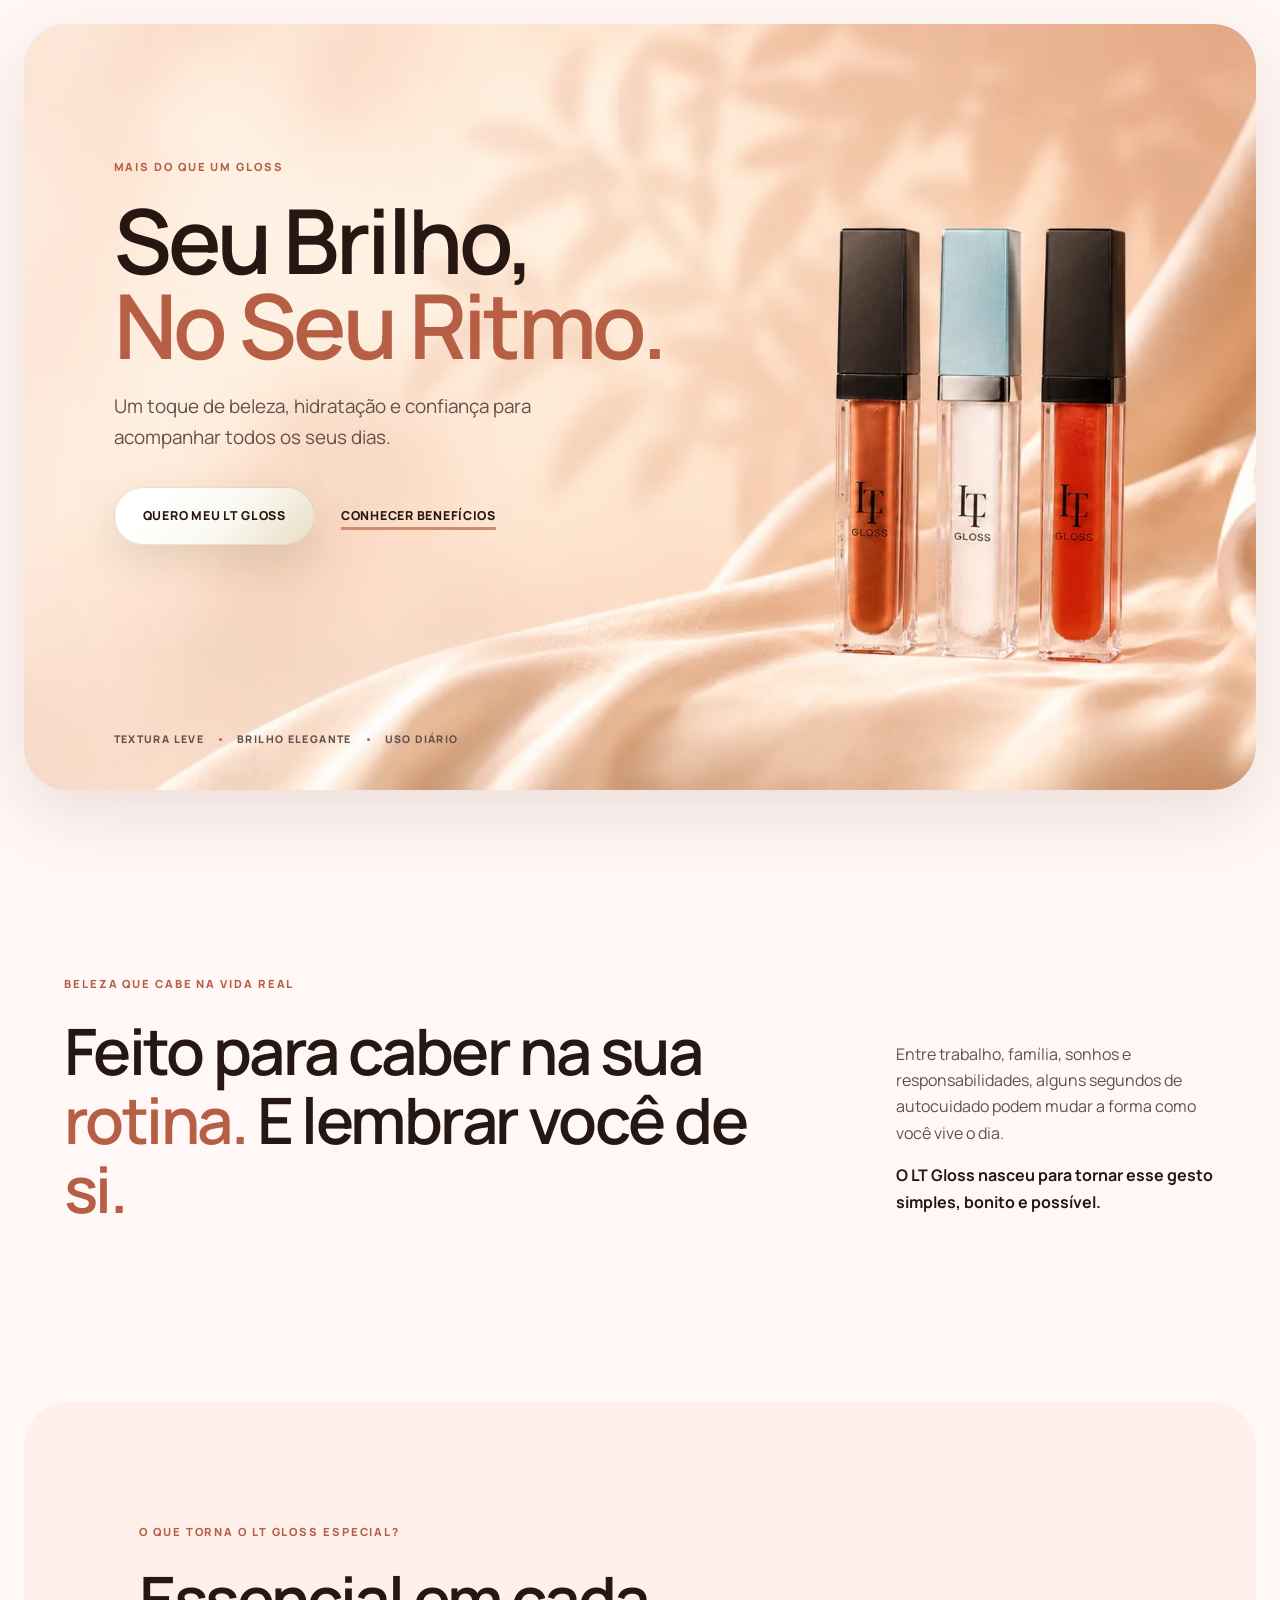
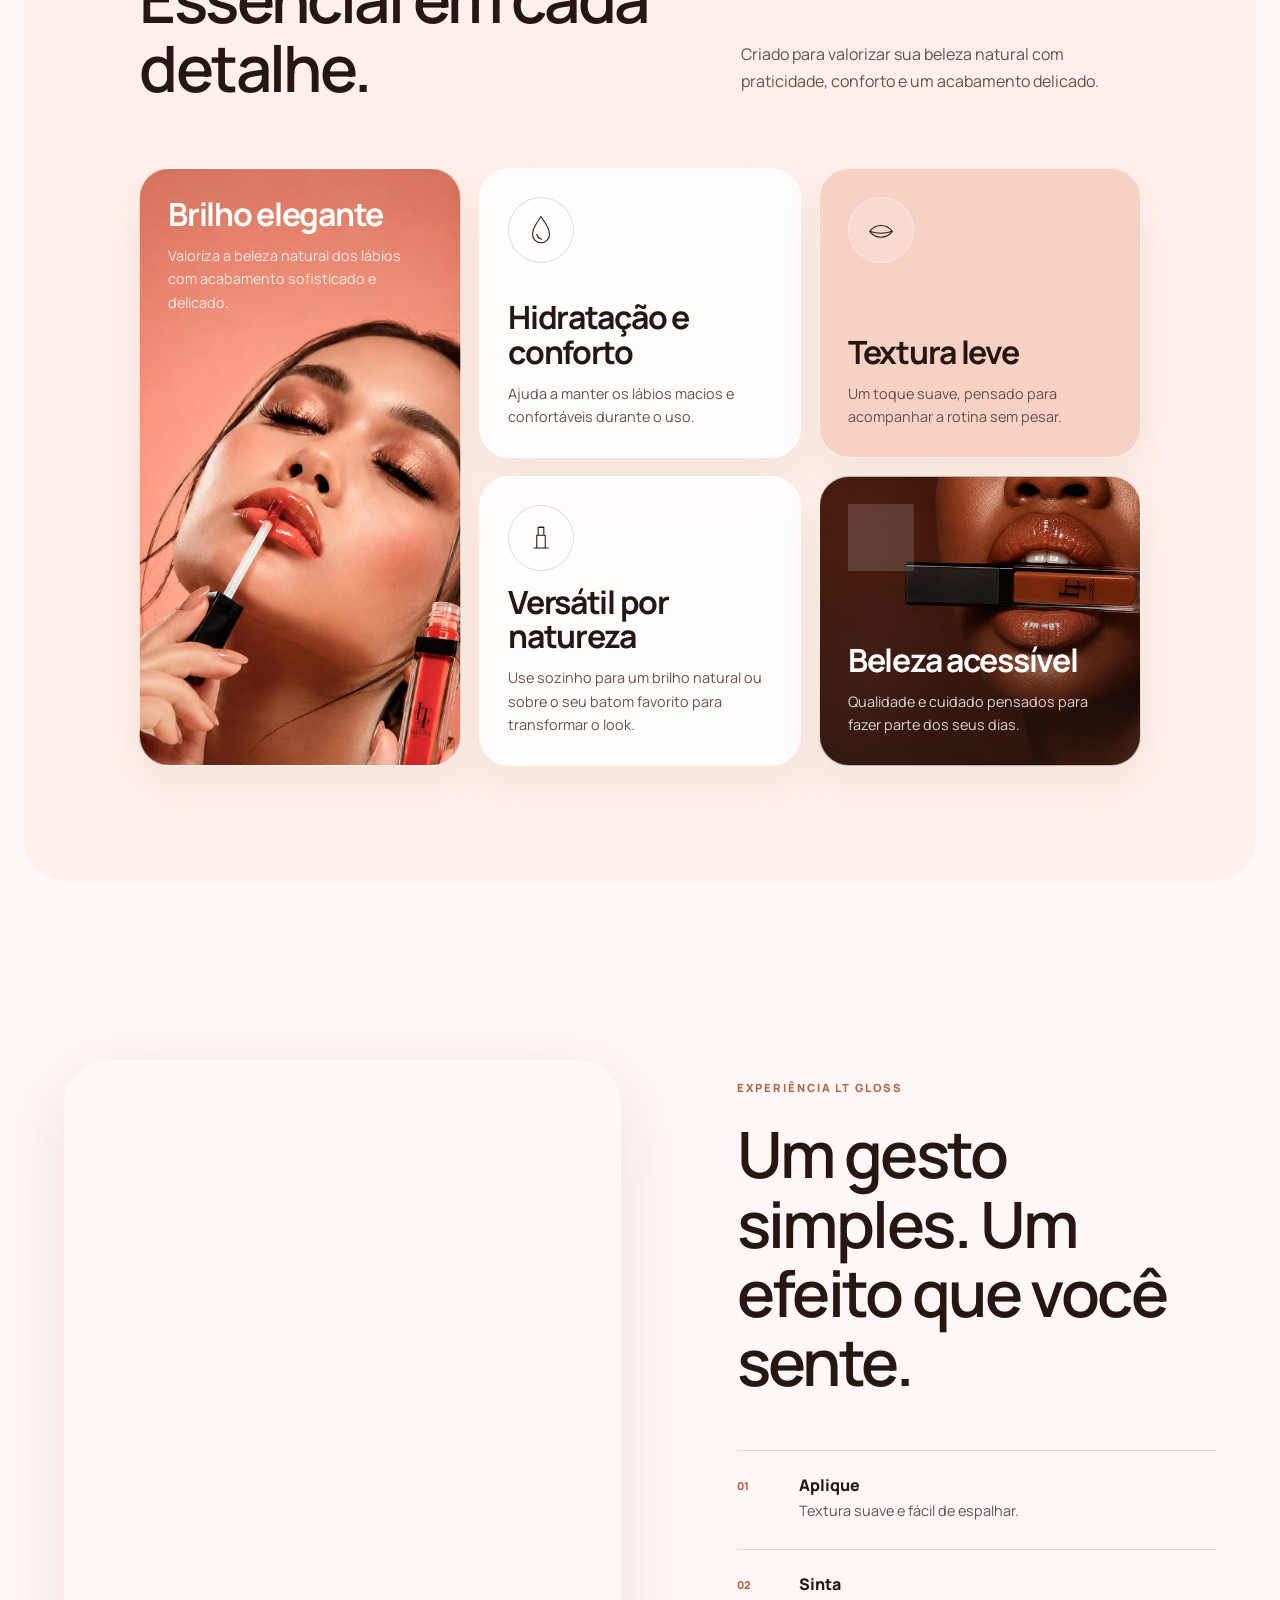
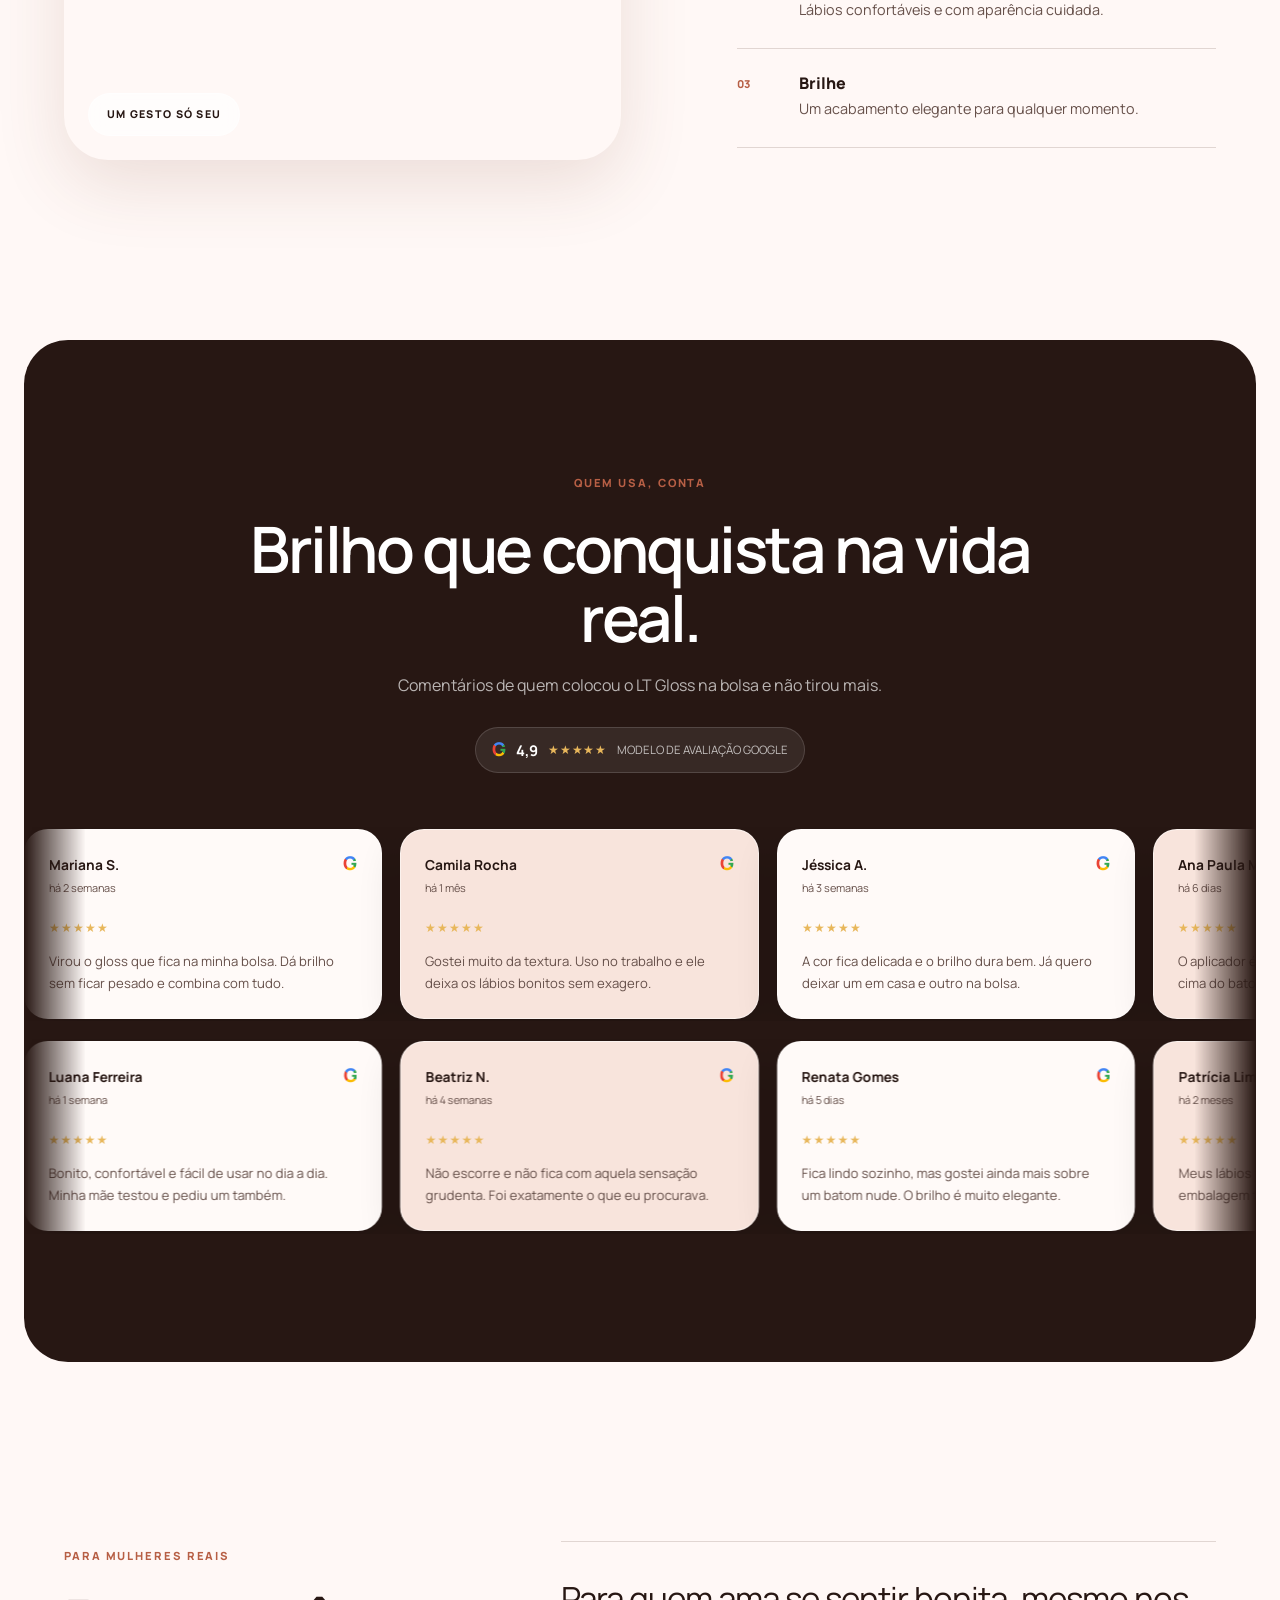
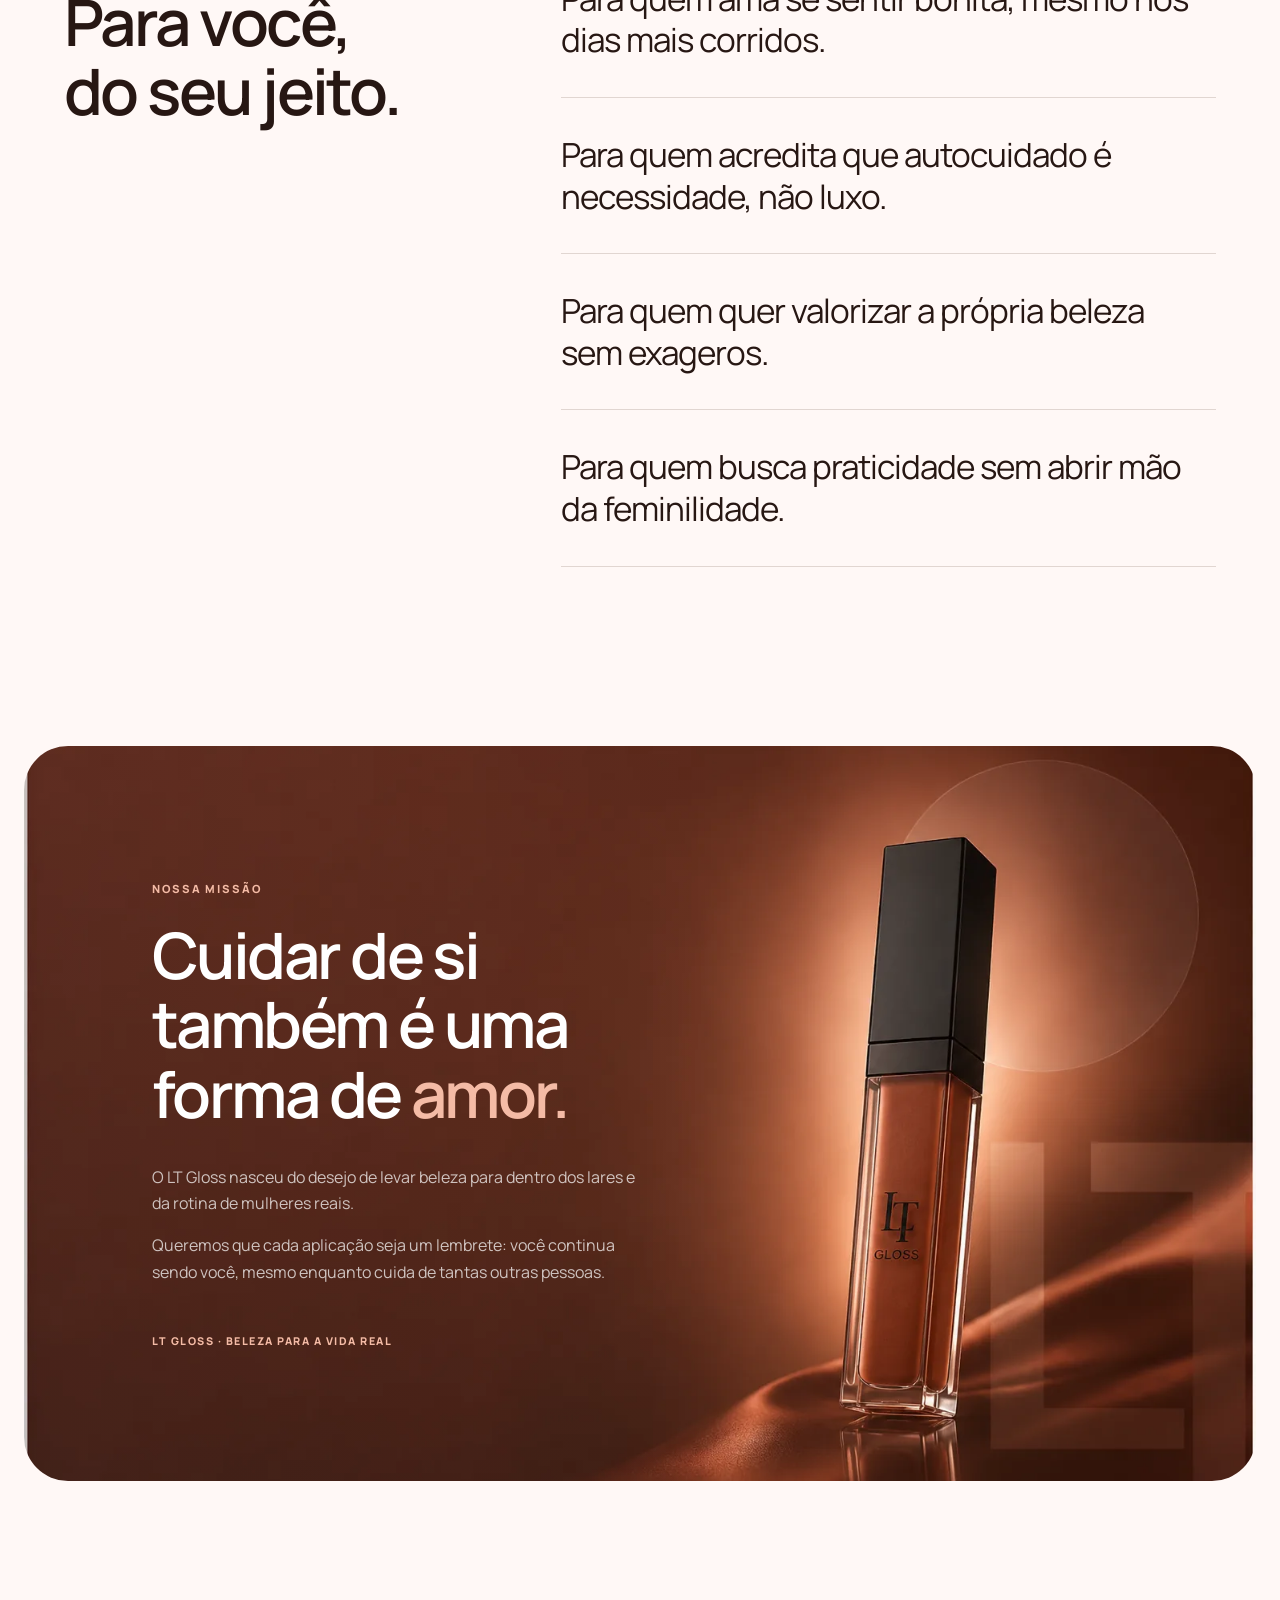
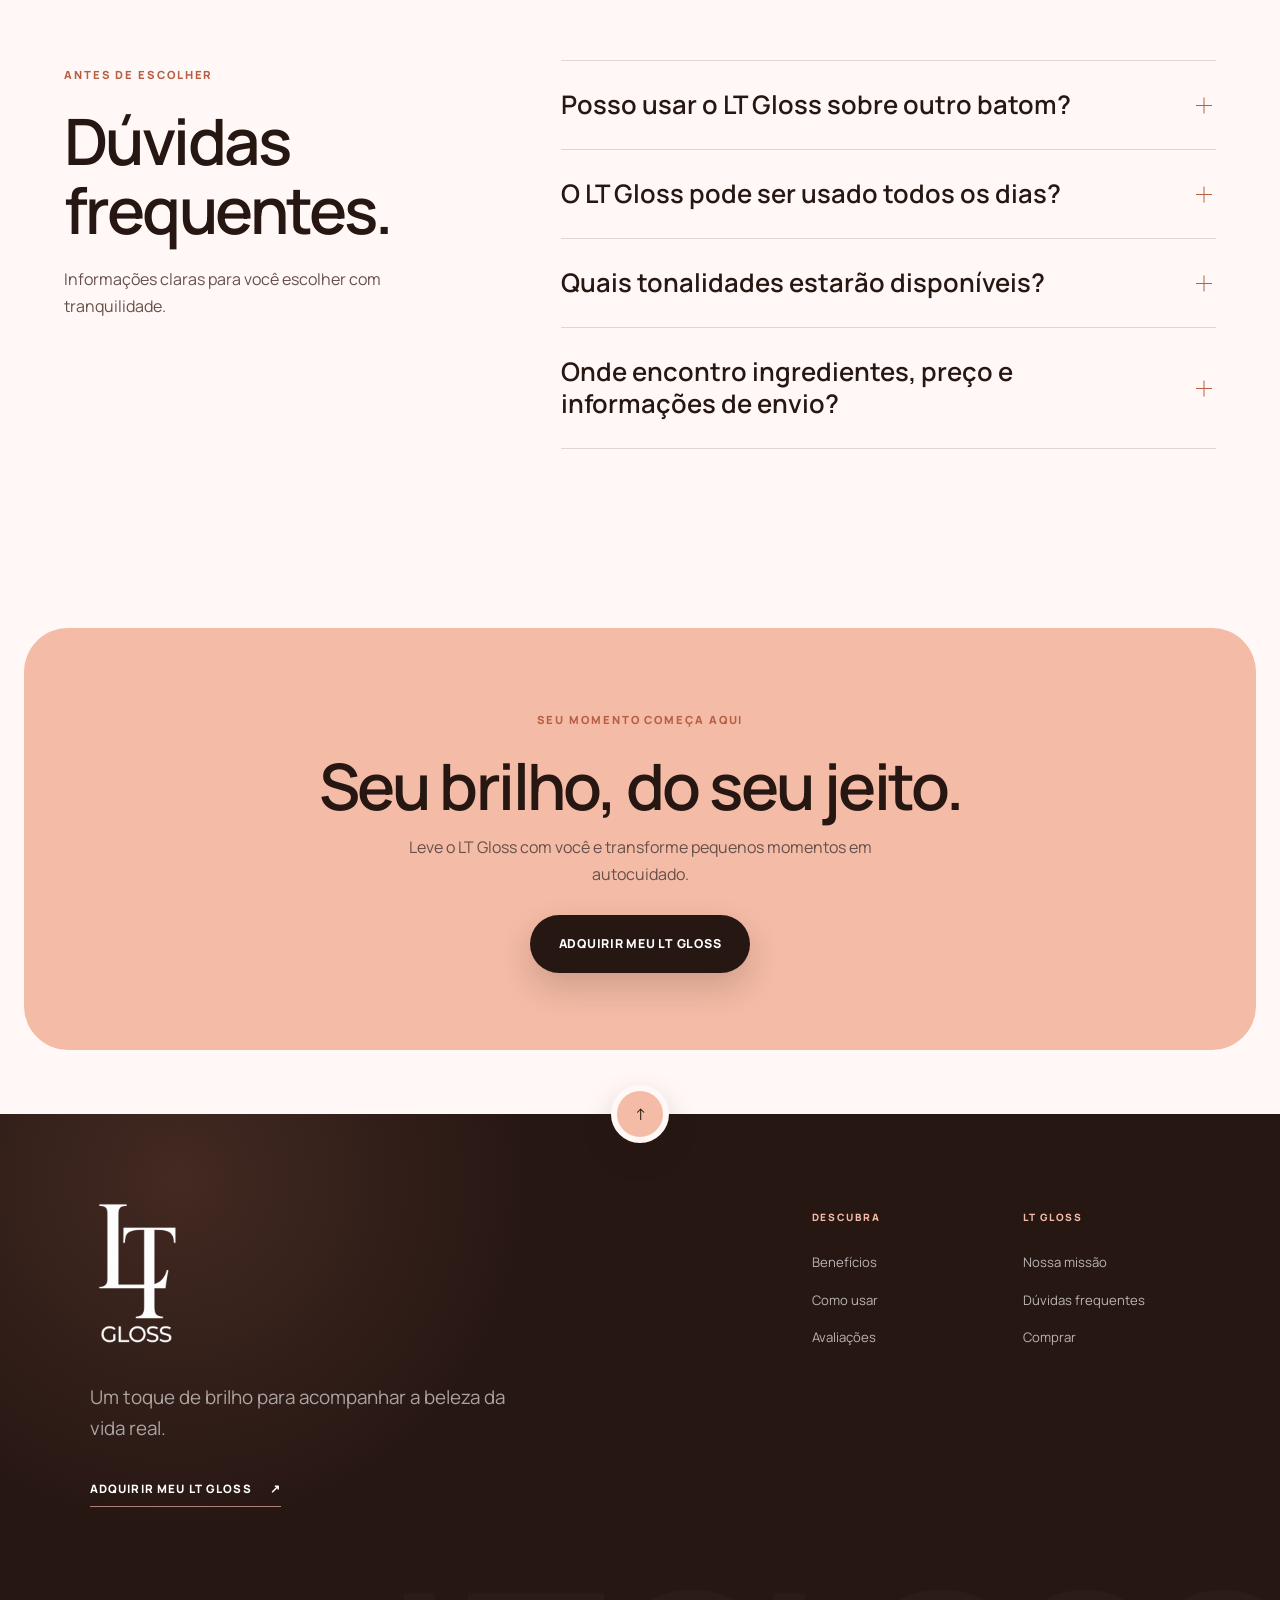
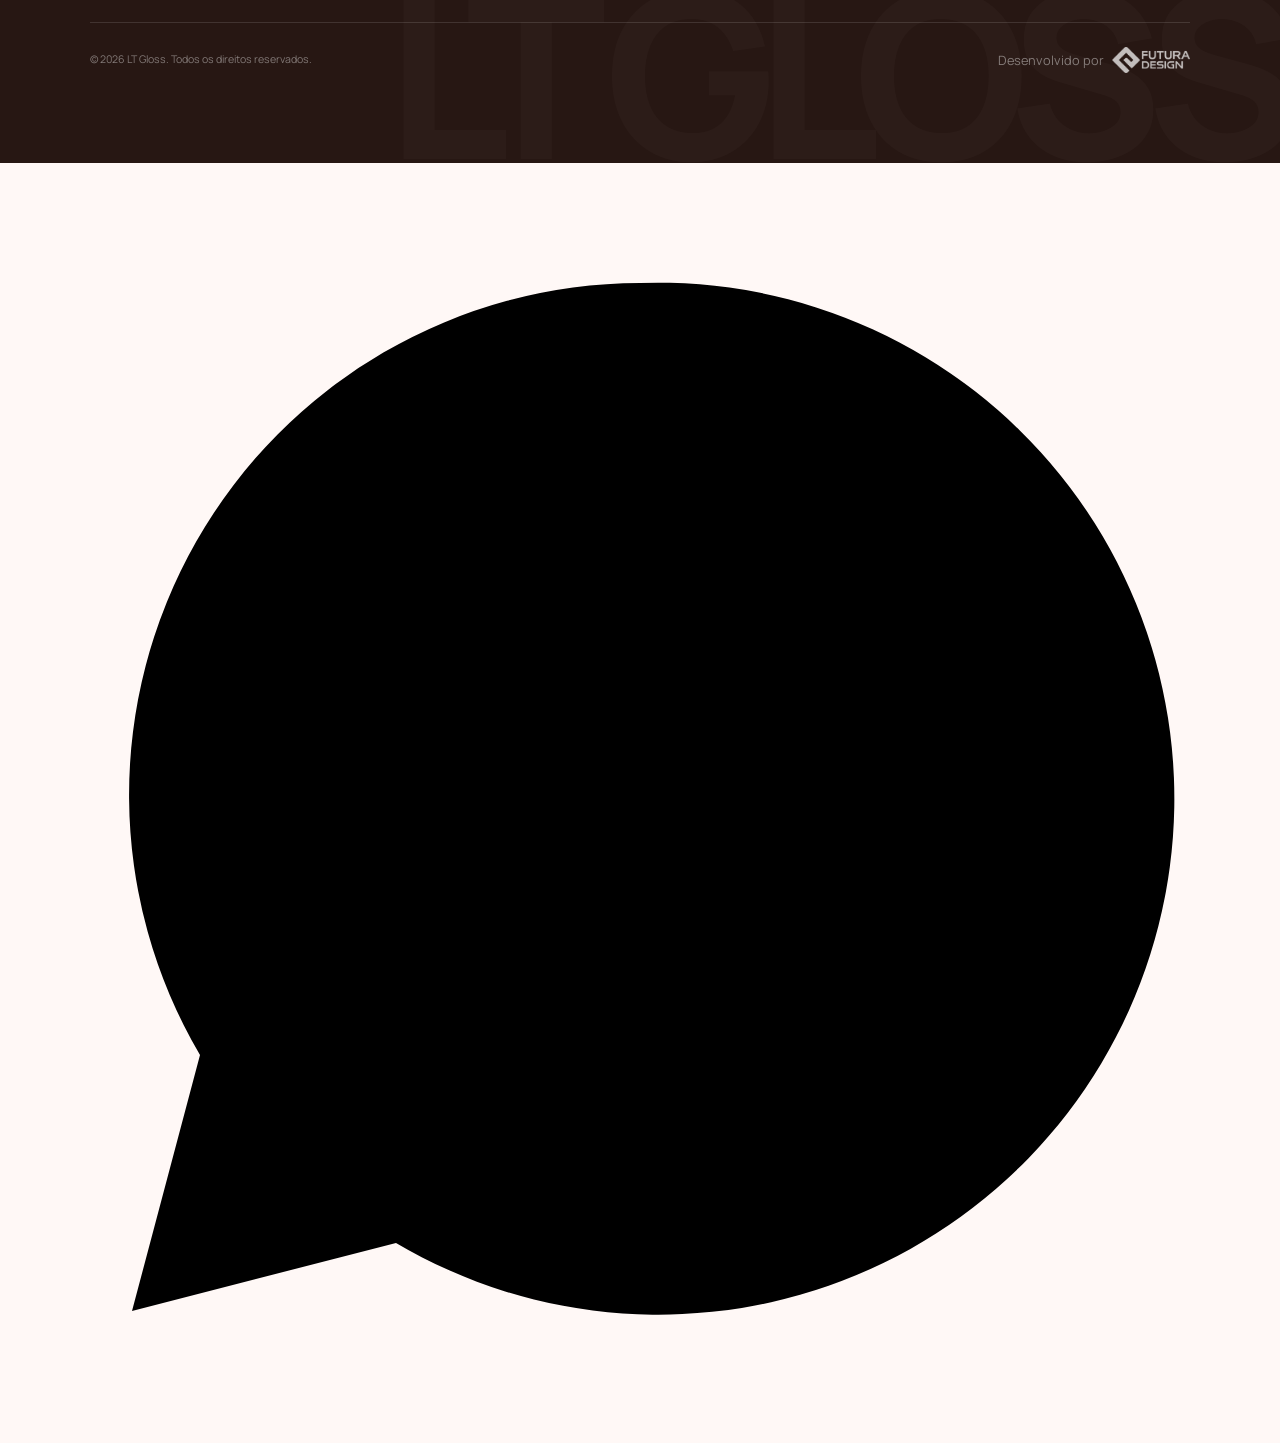
==== index.html @ c346c750 "Atualiza links de checkout e WhatsApp" ====
<!doctype html>
<html lang="pt-BR" prefix="og: https://ogp.me/ns#">
  <head>
    <meta charset="UTF-8" />
    <meta name="viewport" content="width=device-width, initial-scale=1.0" />
    <meta
      name="description"
      content="Conheça o LT Gloss: textura leve, brilho elegante e acabamento confortável para valorizar sua beleza todos os dias."
    />
    <meta name="robots" content="index, follow, max-image-preview:large" />
    <meta name="author" content="LT Gloss" />
    <meta name="color-scheme" content="light" />
    <meta name="theme-color" content="#fff8f6" />
    <meta property="og:type" content="website" />
    <meta property="og:locale" content="pt_BR" />
    <meta property="og:site_name" content="LT Gloss" />
    <meta property="og:url" content="https://ltgloss.com.br/" />
    <meta property="og:title" content="LT Gloss | Brilho elegante, textura leve e conforto" />
    <meta
      property="og:description"
      content="Um toque de brilho, conforto e autocuidado para acompanhar todos os seus dias."
    />
    <meta property="og:image" content="https://ltgloss.com.br/assets/thumb.png?v=2" />
    <meta property="og:image:url" content="https://ltgloss.com.br/assets/thumb.png?v=2" />
    <meta property="og:image:secure_url" content="https://ltgloss.com.br/assets/thumb.png?v=2" />
    <meta property="og:image:type" content="image/png" />
    <meta property="og:image:width" content="356" />
    <meta property="og:image:height" content="356" />
    <meta property="og:image:alt" content="Logo LT Gloss sobre fundo rosado" />
    <meta name="twitter:card" content="summary" />
    <meta name="twitter:title" content="LT Gloss | Brilho elegante, textura leve e conforto" />
    <meta
      name="twitter:description"
      content="Um toque de brilho, conforto e autocuidado para acompanhar todos os seus dias."
    />
    <meta name="twitter:image" content="https://ltgloss.com.br/assets/thumb.png?v=2" />
    <meta name="twitter:image:alt" content="Logo LT Gloss sobre fundo rosado" />
    <title>LT Gloss | Brilho elegante, textura leve e conforto</title>

    <link rel="canonical" href="https://ltgloss.com.br/" />
    <link rel="icon" href="./favicon.svg" type="image/svg+xml" />
    <link rel="apple-touch-icon" href="./assets/thumb.png" />
    <link rel="image_src" href="https://ltgloss.com.br/assets/thumb.png?v=2" />
    <link rel="preload" as="image" href="./assets/hero-mobile.webp" type="image/webp" media="(max-width: 767px)" fetchpriority="high" />
    <link rel="preload" as="image" href="./assets/hero-desktop.webp" type="image/webp" media="(min-width: 768px)" fetchpriority="high" />
    <link rel="preconnect" href="https://fonts.googleapis.com" />
    <link rel="preconnect" href="https://fonts.gstatic.com" crossorigin />
    <link
      href="https://fonts.googleapis.com/css2?family=Manrope:wght@400;500;600;700;800&display=swap"
      rel="stylesheet"
    />
    <link rel="stylesheet" href="./styles.css" />
    <script type="application/ld+json">
      {
        "@context": "https://schema.org",
        "@type": "Product",
        "name": "LT Gloss",
        "description": "Gloss de textura leve, brilho elegante e acabamento confortável para valorizar a beleza todos os dias.",
        "brand": {
          "@type": "Brand",
          "name": "LT Gloss"
        },
        "category": "Gloss labial"
      }
    </script>
    <script src="./script.js" defer></script>
  </head>

  <body>
    <a class="skip-link" href="#conteudo">Ir para o conteúdo</a>

    <main id="conteudo">
      <section class="hero" id="inicio" aria-labelledby="hero-title">
        <picture class="hero__media">
          <source media="(max-width: 767px)" srcset="./assets/hero-mobile.webp" type="image/webp" />
          <img
            src="./assets/hero-desktop.webp"
            alt="Embalagem ilustrativa em uma composição quente e luminosa"
            width="1672"
            height="941"
            fetchpriority="high"
          />
        </picture>

        <div class="hero__veil"></div>

        <div class="hero__content reveal">
          <span class="eyebrow">Mais do que um gloss</span>
          <h1 id="hero-title">Seu Brilho,<br /><em>No Seu Ritmo.</em></h1>
          <p>
            Um toque de beleza, hidratação e confiança para acompanhar todos os
            seus dias.
          </p>
          <div class="hero__actions">
            <a
              class="button button--primary"
              href="https://ev.braip.com/checkout/pla0xexw/chex0ork?currency=BRL"
            >
              Quero meu LT Gloss
            </a>
            <a class="text-link" href="#beneficios">Conhecer benefícios</a>
          </div>
        </div>

        <ul class="hero__proofs" aria-label="Principais benefícios">
          <li>Textura leve</li>
          <li>Brilho elegante</li>
          <li>Uso diário</li>
        </ul>

      </section>

      <section class="identity section" aria-labelledby="identity-title">
        <div class="identity__statement reveal">
          <span class="eyebrow">Beleza que cabe na vida real</span>
          <h2 id="identity-title">
            Feito para caber na sua <em>rotina.</em><br class="mobile-break" /> E lembrar você
            <br class="mobile-break" />de <em>si.</em>
          </h2>
        </div>
        <div class="identity__copy reveal">
          <p>
            Entre trabalho, família, sonhos e responsabilidades, alguns segundos
            de autocuidado podem mudar a forma como você vive o dia.
          </p>
          <p>
            O LT Gloss nasceu para tornar esse gesto simples, bonito e possível.
          </p>
        </div>
        <img
          class="identity__mobile-image"
          src="./assets/imgnew.webp"
          alt="LT Gloss vermelho envolvido por um cordão vermelho"
          width="941"
          height="1416"
          loading="lazy"
          decoding="async"
        />
      </section>

      <section class="benefits section section--wide" id="beneficios" aria-labelledby="benefits-title">
        <div class="benefits__heading reveal">
          <div>
            <span class="eyebrow">O que torna o LT Gloss especial?</span>
            <h2 id="benefits-title">Essencial em cada detalhe.</h2>
          </div>
          <p>
            Criado para valorizar sua beleza natural com praticidade, conforto e
            um acabamento delicado.
          </p>
        </div>

        <div class="benefits__grid">
          <article class="benefit-card benefit-card--featured reveal">
            <div class="benefit-card__art benefit-card__art--shine" aria-hidden="true">
              <span></span>
            </div>
            <div>
              <h3>Brilho elegante</h3>
              <p>
                Valoriza a beleza natural dos lábios com acabamento sofisticado e
                delicado.
              </p>
            </div>
          </article>

          <article class="benefit-card reveal">
            <div class="benefit-card__icon" aria-hidden="true">
              <svg viewBox="0 0 48 48">
                <path d="M24 5C18 14 12 21 12 30a12 12 0 0 0 24 0c0-9-6-16-12-25Z" />
                <path d="M18 30c1 4 3 6 7 7" />
              </svg>
            </div>
            <div>
              <h3>Hidratação e conforto</h3>
              <p>Ajuda a manter os lábios macios e confortáveis durante o uso.</p>
            </div>
          </article>

          <article class="benefit-card benefit-card--warm reveal">
            <div class="benefit-card__icon" aria-hidden="true">
              <svg viewBox="0 0 48 48">
                <path d="M8 26c8-11 24-11 32 0-8 11-24 11-32 0Z" />
                <path d="M9 26c9 3 21 3 30 0" />
              </svg>
            </div>
            <div>
              <h3>Textura leve</h3>
              <p>Um toque suave, pensado para acompanhar a rotina sem pesar.</p>
            </div>
          </article>

          <article class="benefit-card benefit-card--wide reveal">
            <div class="benefit-card__icon" aria-hidden="true">
              <svg viewBox="0 0 48 48">
                <path d="M14 38h20M18 38V20h12v18M20 20V9h8v11" />
                <path d="M22 9h4" />
              </svg>
            </div>
            <div>
              <h3>Versátil por natureza</h3>
              <p>
                Use sozinho para um brilho natural ou sobre o seu batom favorito
                para transformar o look.
              </p>
            </div>
          </article>

          <article class="benefit-card benefit-card--dark reveal">
            <div class="benefit-card__icon" aria-hidden="true">
              <svg viewBox="0 0 48 48">
                <path d="M24 39s-14-8-14-19a8 8 0 0 1 14-5 8 8 0 0 1 14 5c0 11-14 19-14 19Z" />
              </svg>
            </div>
            <div>
              <h3>Beleza acessível</h3>
              <p>Qualidade e cuidado pensados para fazer parte dos seus dias.</p>
            </div>
          </article>
        </div>
      </section>

      <section class="experience section" id="como-usar" aria-labelledby="experience-title">
        <div class="experience__visual reveal">
          <video muted loop playsinline preload="none" data-lazy-video aria-hidden="true">
            <source data-src="./assets/video.mp4" type="video/mp4" />
          </video>
          <span class="experience__badge">Um gesto só seu</span>
        </div>

        <div class="experience__content reveal">
          <span class="eyebrow">Experiência LT Gloss</span>
          <h2 id="experience-title">Um gesto simples. Um efeito que você sente.</h2>

          <ol class="steps">
            <li>
              <span>01</span>
              <div>
                <h3>Aplique</h3>
                <p>Textura suave e fácil de espalhar.</p>
              </div>
            </li>
            <li>
              <span>02</span>
              <div>
                <h3>Sinta</h3>
                <p>Lábios confortáveis e com aparência cuidada.</p>
              </div>
            </li>
            <li>
              <span>03</span>
              <div>
                <h3>Brilhe</h3>
                <p>Um acabamento elegante para qualquer momento.</p>
              </div>
            </li>
          </ol>
        </div>
      </section>

      <section class="reviews section--wide" id="avaliacoes" aria-labelledby="reviews-title">
        <div class="reviews__heading section reveal">
          <span class="eyebrow">Quem usa, conta</span>
          <h2 id="reviews-title">Brilho que conquista na vida real.</h2>
          <p>Comentários de quem colocou o LT Gloss na bolsa e não tirou mais.</p>
          <div class="reviews__summary" aria-label="Exemplo visual de avaliação com 4,9 estrelas">
            <span class="google-mark" aria-hidden="true">G</span>
            <strong>4,9</strong>
            <span class="review-stars" aria-hidden="true">★★★★★</span>
            <span>modelo de avaliação Google</span>
          </div>
        </div>

        <div class="reviews__rows" aria-label="Exemplos de comentários de clientes">
          <div class="review-row">
            <div class="review-track">
              <article class="review-card">
                <div class="review-card__top">
                  <div><strong>Mariana S.</strong><span>há 2 semanas</span></div>
                  <span class="google-mark" aria-label="Google">G</span>
                </div>
                <span class="review-stars" aria-label="5 estrelas">★★★★★</span>
                <p>Virou o gloss que fica na minha bolsa. Dá brilho sem ficar pesado e combina com tudo.</p>
              </article>
              <article class="review-card">
                <div class="review-card__top">
                  <div><strong>Camila Rocha</strong><span>há 1 mês</span></div>
                  <span class="google-mark" aria-label="Google">G</span>
                </div>
                <span class="review-stars" aria-label="5 estrelas">★★★★★</span>
                <p>Gostei muito da textura. Uso no trabalho e ele deixa os lábios bonitos sem exagero.</p>
              </article>
              <article class="review-card">
                <div class="review-card__top">
                  <div><strong>Jéssica A.</strong><span>há 3 semanas</span></div>
                  <span class="google-mark" aria-label="Google">G</span>
                </div>
                <span class="review-stars" aria-label="5 estrelas">★★★★★</span>
                <p>A cor fica delicada e o brilho dura bem. Já quero deixar um em casa e outro na bolsa.</p>
              </article>
              <article class="review-card">
                <div class="review-card__top">
                  <div><strong>Ana Paula M.</strong><span>há 6 dias</span></div>
                  <span class="google-mark" aria-label="Google">G</span>
                </div>
                <span class="review-stars" aria-label="5 estrelas">★★★★★</span>
                <p>O aplicador é ótimo e o acabamento fica lindo por cima do batom. Chegou bem embalado.</p>
              </article>
              <article class="review-card" aria-hidden="true">
                <div class="review-card__top">
                  <div><strong>Mariana S.</strong><span>há 2 semanas</span></div>
                  <span class="google-mark">G</span>
                </div>
                <span class="review-stars">★★★★★</span>
                <p>Virou o gloss que fica na minha bolsa. Dá brilho sem ficar pesado e combina com tudo.</p>
              </article>
              <article class="review-card" aria-hidden="true">
                <div class="review-card__top">
                  <div><strong>Camila Rocha</strong><span>há 1 mês</span></div>
                  <span class="google-mark">G</span>
                </div>
                <span class="review-stars">★★★★★</span>
                <p>Gostei muito da textura. Uso no trabalho e ele deixa os lábios bonitos sem exagero.</p>
              </article>
              <article class="review-card" aria-hidden="true">
                <div class="review-card__top">
                  <div><strong>Jéssica A.</strong><span>há 3 semanas</span></div>
                  <span class="google-mark">G</span>
                </div>
                <span class="review-stars">★★★★★</span>
                <p>A cor fica delicada e o brilho dura bem. Já quero deixar um em casa e outro na bolsa.</p>
              </article>
              <article class="review-card" aria-hidden="true">
                <div class="review-card__top">
                  <div><strong>Ana Paula M.</strong><span>há 6 dias</span></div>
                  <span class="google-mark">G</span>
                </div>
                <span class="review-stars">★★★★★</span>
                <p>O aplicador é ótimo e o acabamento fica lindo por cima do batom. Chegou bem embalado.</p>
              </article>
            </div>
          </div>

          <div class="review-row review-row--reverse">
            <div class="review-track">
              <article class="review-card">
                <div class="review-card__top">
                  <div><strong>Luana Ferreira</strong><span>há 1 semana</span></div>
                  <span class="google-mark" aria-label="Google">G</span>
                </div>
                <span class="review-stars" aria-label="5 estrelas">★★★★★</span>
                <p>Bonito, confortável e fácil de usar no dia a dia. Minha mãe testou e pediu um também.</p>
              </article>
              <article class="review-card">
                <div class="review-card__top">
                  <div><strong>Beatriz N.</strong><span>há 4 semanas</span></div>
                  <span class="google-mark" aria-label="Google">G</span>
                </div>
                <span class="review-stars" aria-label="5 estrelas">★★★★★</span>
                <p>Não escorre e não fica com aquela sensação grudenta. Foi exatamente o que eu procurava.</p>
              </article>
              <article class="review-card">
                <div class="review-card__top">
                  <div><strong>Renata Gomes</strong><span>há 5 dias</span></div>
                  <span class="google-mark" aria-label="Google">G</span>
                </div>
                <span class="review-stars" aria-label="5 estrelas">★★★★★</span>
                <p>Fica lindo sozinho, mas gostei ainda mais sobre um batom nude. O brilho é muito elegante.</p>
              </article>
              <article class="review-card">
                <div class="review-card__top">
                  <div><strong>Patrícia Lima</strong><span>há 2 meses</span></div>
                  <span class="google-mark" aria-label="Google">G</span>
                </div>
                <span class="review-stars" aria-label="5 estrelas">★★★★★</span>
                <p>Meus lábios ficam confortáveis por horas. A embalagem também é linda e bem acabada.</p>
              </article>
              <article class="review-card" aria-hidden="true">
                <div class="review-card__top">
                  <div><strong>Luana Ferreira</strong><span>há 1 semana</span></div>
                  <span class="google-mark">G</span>
                </div>
                <span class="review-stars">★★★★★</span>
                <p>Bonito, confortável e fácil de usar no dia a dia. Minha mãe testou e pediu um também.</p>
              </article>
              <article class="review-card" aria-hidden="true">
                <div class="review-card__top">
                  <div><strong>Beatriz N.</strong><span>há 4 semanas</span></div>
                  <span class="google-mark">G</span>
                </div>
                <span class="review-stars">★★★★★</span>
                <p>Não escorre e não fica com aquela sensação grudenta. Foi exatamente o que eu procurava.</p>
              </article>
              <article class="review-card" aria-hidden="true">
                <div class="review-card__top">
                  <div><strong>Renata Gomes</strong><span>há 5 dias</span></div>
                  <span class="google-mark">G</span>
                </div>
                <span class="review-stars">★★★★★</span>
                <p>Fica lindo sozinho, mas gostei ainda mais sobre um batom nude. O brilho é muito elegante.</p>
              </article>
              <article class="review-card" aria-hidden="true">
                <div class="review-card__top">
                  <div><strong>Patrícia Lima</strong><span>há 2 meses</span></div>
                  <span class="google-mark">G</span>
                </div>
                <span class="review-stars">★★★★★</span>
                <p>Meus lábios ficam confortáveis por horas. A embalagem também é linda e bem acabada.</p>
              </article>
            </div>
          </div>
        </div>
      </section>

      <section class="real-women section" aria-labelledby="real-women-title">
        <div class="real-women__heading reveal">
          <span class="eyebrow">Para mulheres reais</span>
          <h2 id="real-women-title">Para você, do seu jeito.</h2>
        </div>
        <div class="statements">
          <article class="statement reveal">
            <p>Para quem ama se sentir bonita, mesmo nos dias mais corridos.</p>
          </article>
          <article class="statement reveal">
            <p>Para quem acredita que autocuidado é necessidade, não luxo.</p>
          </article>
          <article class="statement reveal">
            <p>Para quem quer valorizar a própria beleza sem exageros.</p>
          </article>
          <article class="statement reveal">
            <p>Para quem busca praticidade sem abrir mão da feminilidade.</p>
          </article>
        </div>
      </section>

      <section class="manifesto section--wide" id="missao" aria-labelledby="manifesto-title">
        <div class="manifesto__glow" aria-hidden="true"></div>
        <div class="manifesto__content reveal">
          <span class="eyebrow">Nossa missão</span>
          <h2 id="manifesto-title">Cuidar de si também é uma forma de <em>amor.</em></h2>
          <p>
            O LT Gloss nasceu do desejo de levar beleza para dentro dos lares e
            da rotina de mulheres reais.
          </p>
          <p>
            Queremos que cada aplicação seja um lembrete: você continua sendo
            você, mesmo enquanto cuida de tantas outras pessoas.
          </p>
          <span class="manifesto__sign">LT Gloss · Beleza para a vida real</span>
        </div>
        <div class="manifesto__mark" aria-hidden="true">LT</div>
      </section>

      <section class="faq section" id="duvidas" aria-labelledby="faq-title">
        <div class="faq__heading reveal">
          <span class="eyebrow">Antes de escolher</span>
          <h2 id="faq-title">Dúvidas frequentes.</h2>
          <p>Informações claras para você escolher com tranquilidade.</p>
        </div>

        <div class="faq__list reveal">
          <details>
            <summary>Posso usar o LT Gloss sobre outro batom?</summary>
            <p>
              Sim. Ele foi pensado para ser usado sozinho ou como acabamento
              luminoso sobre o seu batom favorito.
            </p>
          </details>
          <details>
            <summary>O LT Gloss pode ser usado todos os dias?</summary>
            <p>
              Sim. Sua proposta é acompanhar a rotina com textura leve e aplicação
              prática.
            </p>
          </details>
          <details>
            <summary>Quais tonalidades estarão disponíveis?</summary>
            <p>
              A coleção de tonalidades será apresentada aqui assim que os detalhes
              oficiais do produto forem confirmados.
            </p>
          </details>
          <details>
            <summary>Onde encontro ingredientes, preço e informações de envio?</summary>
            <p>
              Essas informações serão adicionadas antes do lançamento oficial da
              loja.
            </p>
          </details>
        </div>
      </section>

      <section class="purchase section--wide" id="comprar" aria-labelledby="purchase-title">
        <div class="purchase__content reveal">
          <div>
            <span class="eyebrow">Seu momento começa aqui</span>
            <h2 id="purchase-title">Seu brilho, do seu jeito.</h2>
            <p>Leve o LT Gloss com você e transforme pequenos momentos em autocuidado.</p>
          </div>
          <a
            class="button button--dark"
            href="https://ev.braip.com/checkout/pla0xexw/chex0ork?currency=BRL"
            aria-label="Adquirir meu LT Gloss"
          >
            Adquirir meu LT Gloss
          </a>
        </div>
      </section>
    </main>

    <a class="footer__back-top" href="#inicio" aria-label="Voltar ao topo">
      <span aria-hidden="true">↑</span>
    </a>

    <footer class="footer">
      <div class="footer__main">
        <div class="footer__brand">
          <a class="brand brand--footer" href="#inicio" aria-label="LT Gloss, voltar ao início">
            <img src="./assets/logo.webp" alt="" width="1024" height="1536" loading="lazy" decoding="async" />
          </a>
          <p>Um toque de brilho para acompanhar a beleza da vida real.</p>
          <a class="footer__cta" href="https://ev.braip.com/checkout/pla0xexw/chex0ork?currency=BRL">Adquirir meu LT Gloss <span aria-hidden="true">↗</span></a>
        </div>

        <nav class="footer__nav" aria-label="Navegação do rodapé">
          <div>
            <span>Descubra</span>
            <a href="#beneficios">Benefícios</a>
            <a href="#como-usar">Como usar</a>
            <a href="#avaliacoes">Avaliações</a>
          </div>
          <div>
            <span>LT Gloss</span>
            <a href="#missao">Nossa missão</a>
            <a href="#duvidas">Dúvidas frequentes</a>
            <a href="#comprar">Comprar</a>
          </div>
        </nav>
      </div>

      <div class="footer__bottom">
        <p>© 2026 LT Gloss. Todos os direitos reservados.</p>
        <p class="footer__developer">
          Desenvolvido por
          <a
            class="footer__developer-link"
            href="https://agenciafuturadesign.com"
            target="_blank"
            rel="noopener noreferrer"
            aria-label="Visitar o site da Agência Futura Design"
          >
            <img src="./assets/logop.webp" alt="Futura Design" width="768" height="100" loading="lazy" decoding="async" />
          </a>
        </p>
      </div>

      <span class="footer__watermark" aria-hidden="true">LT GLOSS</span>
    </footer>

    <a
      class="whatsapp-float"
      href="https://wa.me/5575981792409?text=Ol%C3%A1%21%20Gostaria%20de%20saber%20mais%20sobre%20o%20LT%20Gloss.%20Pode%20me%20ajudar%3F"
      target="_blank"
      rel="noopener noreferrer"
      aria-label="Abrir WhatsApp"
      title="Fale conosco pelo WhatsApp"
    >
      <svg viewBox="0 0 32 32" aria-hidden="true">
        <path d="M16 3a12.8 12.8 0 0 0-11 19.3L3.3 28.7l6.6-1.7A12.9 12.9 0 1 0 16 3Z" />
        <path d="M11.2 9.7c.3-.7.7-.7 1.1-.7h.8c.3 0 .6.1.8.6l1 2.4c.1.4.1.7-.1 1l-.8 1c-.2.2-.3.5-.1.8.7 1.5 1.9 2.7 3.4 3.4.3.2.6.1.8-.1l1-1.2c.2-.3.5-.3.9-.2l2.4 1.1c.4.2.6.4.6.7 0 .4-.2 2-1.4 2.8-1.1.8-2.6.9-4.3.3-1-.3-2.4-.9-4.1-2.4-1.4-1.3-2.5-2.8-3.3-4.6-.8-1.8-.8-3.3-.3-4.3.4-.4.9-.7 1.6-.6Z" />
      </svg>
    </a>
  </body>
</html>
---- styles.css ----
:root {
  --surface: #fff8f6;
  --surface-low: #fff0eb;
  --surface-high: #f8ddd4;
  --white: #ffffff;
  --ink: #271713;
  --ink-soft: #66504a;
  --line: rgba(91, 60, 49, 0.18);
  --primary: #d48a71;
  --primary-light: #f4bba6;
  --terracotta: #b75f45;
  --brown: #593426;
  --shadow: 0 24px 70px rgba(117, 64, 46, 0.14);
  --container: 1240px;
  --gutter: clamp(20px, 5vw, 72px);
}

* {
  box-sizing: border-box;
}

html {
  scroll-behavior: smooth;
  scroll-padding-top: 20px;
  scrollbar-color: var(--terracotta) var(--surface-low);
  scrollbar-width: thin;
}

::-webkit-scrollbar {
  width: 7px;
  height: 7px;
}

::-webkit-scrollbar-track {
  background: var(--surface-low);
}

::-webkit-scrollbar-thumb {
  border: 2px solid var(--surface-low);
  border-radius: 999px;
  background: linear-gradient(to bottom, var(--primary), var(--terracotta));
}

::-webkit-scrollbar-thumb:hover {
  background: var(--brown);
}

body {
  margin: 0;
  overflow-x: hidden;
  background: var(--surface);
  color: var(--ink);
  font-family: "Manrope", sans-serif;
  font-size: 16px;
  line-height: 1.65;
  -webkit-font-smoothing: antialiased;
}

img,
svg {
  display: block;
}

img {
  max-width: 100%;
}

a {
  color: inherit;
}

button,
input {
  font: inherit;
}

h1,
h2,
h3,
p {
  margin-top: 0;
}

h1,
h2,
h3 {
  font-family: "Manrope", sans-serif;
  line-height: 1.08;
  letter-spacing: -0.04em;
}

h1 {
  max-width: 690px;
  margin-bottom: 24px;
  font-size: clamp(3.7rem, 7vw, 7.25rem);
  font-weight: 600;
}

h2 {
  margin-bottom: 0;
  font-size: clamp(2.7rem, 5vw, 5.2rem);
  font-weight: 600;
}

h3 {
  margin-bottom: 12px;
  font-size: clamp(1.55rem, 2.5vw, 2.05rem);
}

em {
  color: var(--terracotta);
  font-style: normal;
  font-weight: 600;
}

.mobile-break {
  display: none;
}

.sr-only {
  position: absolute;
  width: 1px;
  height: 1px;
  padding: 0;
  margin: -1px;
  overflow: hidden;
  clip: rect(0, 0, 0, 0);
  white-space: nowrap;
  border: 0;
}

.skip-link {
  position: fixed;
  z-index: 100;
  top: 12px;
  left: 12px;
  padding: 10px 16px;
  border-radius: 999px;
  background: var(--ink);
  color: var(--white);
  transform: translateY(-150%);
}

.skip-link:focus {
  transform: translateY(0);
}

.brand {
  display: inline-flex;
  align-items: baseline;
  gap: 5px;
  text-decoration: none;
}

.brand span {
  font-family: "Manrope", sans-serif;
  font-size: 1.9rem;
  font-weight: 700;
  letter-spacing: -0.08em;
}

.brand small {
  color: var(--terracotta);
  font-size: 0.58rem;
  font-weight: 800;
  letter-spacing: 0.18em;
  text-transform: uppercase;
}

.section {
  width: calc(100% - (var(--gutter) * 2));
  max-width: var(--container);
  margin-right: auto;
  margin-left: auto;
}

.section--wide {
  width: calc(100% - 48px);
  max-width: 1440px;
  margin-right: auto;
  margin-left: auto;
}

.eyebrow {
  display: inline-flex;
  align-items: center;
  margin-bottom: 22px;
  color: var(--terracotta);
  font-size: 0.7rem;
  font-weight: 800;
  letter-spacing: 0.17em;
  text-transform: uppercase;
}

.button {
  display: inline-flex;
  min-height: 58px;
  align-items: center;
  justify-content: center;
  gap: 22px;
  padding: 15px 28px;
  border: 1px solid transparent;
  border-radius: 999px;
  cursor: pointer;
  font-size: 0.77rem;
  font-weight: 800;
  letter-spacing: 0.06em;
  text-decoration: none;
  text-transform: uppercase;
  transition:
    transform 180ms ease,
    box-shadow 180ms ease,
    background-color 180ms ease;
}

.button:hover {
  transform: translateY(-2px);
}

.button:focus-visible,
.footer a:focus-visible,
.footer__back-top:focus-visible,
.text-link:focus-visible,
summary:focus-visible,
input:focus-visible {
  outline: 3px solid rgba(183, 95, 69, 0.36);
  outline-offset: 4px;
}

.button--primary {
  border-color: rgba(191, 169, 121, 0.32);
  background: linear-gradient(135deg, #ffffff 20%, #faf8f1 58%, #e8dcc3 100%);
  box-shadow: 0 16px 38px rgba(112, 91, 52, 0.16);
  color: var(--ink);
}

.button--dark {
  background: var(--ink);
  box-shadow: 0 14px 32px rgba(39, 23, 19, 0.18);
  color: var(--white);
}

.button--dark:hover {
  background: var(--brown);
  box-shadow: 0 18px 40px rgba(39, 23, 19, 0.24);
}

.text-link {
  color: var(--ink);
  font-size: 0.77rem;
  font-weight: 800;
  letter-spacing: 0.06em;
  text-decoration-color: var(--primary);
  text-decoration-thickness: 3px;
  text-underline-offset: 7px;
  text-transform: uppercase;
}

.hero {
  position: relative;
  width: calc(100% - 48px);
  max-width: 1440px;
  min-height: min(820px, calc(100vh - 134px));
  margin: 24px auto 0;
  overflow: hidden;
  border-radius: 44px;
  background: var(--surface-high);
  box-shadow: var(--shadow);
}

.hero__media,
.hero__media img,
.hero__veil {
  position: absolute;
  inset: 0;
  width: 100%;
  height: 100%;
}

.hero__media img {
  object-fit: cover;
}

.hero__veil {
  background: linear-gradient(90deg, rgba(255, 248, 246, 0.35), transparent 60%);
}

.hero__content {
  position: relative;
  z-index: 2;
  width: min(58%, 730px);
  padding: clamp(90px, 10vw, 145px) 0 160px clamp(42px, 7vw, 104px);
}

.hero__content h1 {
  line-height: 0.94;
}

.hero__content p {
  max-width: 480px;
  margin-bottom: 34px;
  color: var(--ink-soft);
  font-size: clamp(1rem, 1.5vw, 1.18rem);
}

.hero__actions {
  display: flex;
  gap: 26px;
  align-items: center;
}

.hero__proofs {
  position: absolute;
  z-index: 2;
  bottom: 42px;
  left: clamp(42px, 7vw, 104px);
  display: flex;
  gap: 0;
  padding: 0;
  margin: 0;
  list-style: none;
}

.hero__proofs li {
  display: flex;
  align-items: center;
  color: var(--ink-soft);
  font-size: 0.66rem;
  font-weight: 800;
  letter-spacing: 0.13em;
  text-transform: uppercase;
}

.hero__proofs li + li::before {
  width: 3px;
  height: 3px;
  margin: 0 15px;
  border-radius: 50%;
  background: var(--terracotta);
  content: "";
}

.identity {
  display: grid;
  grid-template-columns: minmax(0, 1.3fr) minmax(280px, 0.58fr);
  gap: clamp(50px, 9vw, 150px);
  align-items: end;
  padding-top: clamp(110px, 14vw, 210px);
  padding-bottom: clamp(110px, 14vw, 210px);
}

.identity h2 {
  max-width: 850px;
}

.identity__copy {
  padding-bottom: 8px;
}

.identity__copy p {
  color: var(--ink-soft);
}

.identity__copy p:last-child {
  margin-bottom: 0;
  color: var(--ink);
  font-weight: 700;
}

.identity__mobile-image {
  display: none;
}

.benefits {
  padding: clamp(70px, 9vw, 130px);
  border-radius: 44px;
  background: var(--surface-low);
}

.benefits__heading {
  display: flex;
  gap: 60px;
  align-items: end;
  justify-content: space-between;
  margin-bottom: 66px;
}

.benefits__heading > p {
  max-width: 400px;
  margin-bottom: 8px;
  color: var(--ink-soft);
}

.benefits__grid {
  display: grid;
  grid-template-columns: repeat(3, minmax(0, 1fr));
  grid-template-rows: repeat(2, minmax(290px, auto));
  gap: 18px;
}

.benefit-card {
  position: relative;
  display: flex;
  min-height: 290px;
  flex-direction: column;
  justify-content: space-between;
  padding: 28px;
  overflow: hidden;
  border: 1px solid rgba(255, 255, 255, 0.65);
  border-radius: 30px;
  background: rgba(255, 255, 255, 0.82);
  box-shadow: 0 20px 45px rgba(132, 75, 56, 0.08);
}

.benefit-card--featured {
  grid-row: span 2;
  grid-column: span 1;
  min-height: 598px;
  background:
    linear-gradient(to bottom, rgba(39, 23, 19, 0.08), transparent 38%),
    url("./assets/img1.webp") center / cover no-repeat;
  color: var(--white);
}

.benefit-card--featured .benefit-card__art {
  display: none;
}

.benefit-card--wide {
  grid-column: span 1;
}

.benefit-card--warm {
  background: #f7d1c3;
}

.benefit-card--dark {
  background:
    linear-gradient(to top, rgba(39, 23, 19, 0.62), transparent 72%),
    url("./assets/img2.webp") center / cover no-repeat;
  color: var(--white);
}

.benefit-card__icon {
  display: grid;
  width: 66px;
  height: 66px;
  place-items: center;
  border: 1px solid rgba(255, 255, 255, 0.36);
  border-radius: 50%;
  background: rgba(255, 255, 255, 0.2);
  -webkit-backdrop-filter: blur(12px);
  backdrop-filter: blur(12px);
}

.benefit-card--dark .benefit-card__icon {
  background: rgba(255, 255, 255, 0.14);
}

.benefit-card:not(.benefit-card--featured):not(.benefit-card--warm):not(.benefit-card--dark)
  .benefit-card__icon {
  border-color: rgba(39, 23, 19, 0.14);
}

.benefit-card__icon svg {
  width: 34px;
  fill: none;
  stroke: currentColor;
  stroke-linecap: round;
  stroke-linejoin: round;
  stroke-width: 1.5;
}

.benefit-card h3 {
  position: relative;
  z-index: 2;
}

.benefit-card p {
  position: relative;
  z-index: 2;
  max-width: 420px;
  margin-bottom: 0;
  color: var(--ink-soft);
  font-size: 0.9rem;
}

.benefit-card--dark p,
.benefit-card--featured p {
  color: rgba(255, 255, 255, 0.82);
}

.benefit-card__art {
  position: absolute;
  inset: 0;
}

.benefit-card__art--shine::before,
.benefit-card__art--shine::after,
.benefit-card__art--shine span {
  position: absolute;
  border: 1px solid rgba(255, 255, 255, 0.52);
  border-radius: 50%;
  background: rgba(255, 255, 255, 0.08);
  box-shadow: inset 0 0 30px rgba(255, 255, 255, 0.28);
  content: "";
}

.benefit-card__art--shine::before {
  top: 90px;
  right: -10px;
  width: 300px;
  height: 300px;
}

.benefit-card__art--shine::after {
  top: 240px;
  left: 50px;
  width: 150px;
  height: 150px;
}

.benefit-card__art--shine span {
  top: 52px;
  left: 42px;
  width: 72px;
  height: 72px;
}

.experience {
  display: grid;
  grid-template-columns: minmax(0, 1fr) minmax(0, 0.86fr);
  gap: clamp(60px, 9vw, 145px);
  align-items: center;
  padding-top: clamp(110px, 14vw, 210px);
  padding-bottom: clamp(110px, 14vw, 210px);
}

.experience__visual {
  position: relative;
  min-height: 700px;
  overflow: hidden;
  border-radius: 44px;
  box-shadow: var(--shadow);
}

.experience__visual video {
  position: absolute;
  inset: 0;
  width: 100%;
  height: 100%;
  object-fit: cover;
  object-position: center;
}

.experience__badge {
  position: absolute;
  bottom: 24px;
  left: 24px;
  padding: 12px 18px;
  border: 1px solid rgba(255, 255, 255, 0.5);
  border-radius: 999px;
  background: rgba(255, 255, 255, 0.66);
  backdrop-filter: blur(10px);
  font-size: 0.67rem;
  font-weight: 800;
  letter-spacing: 0.12em;
  text-transform: uppercase;
}

.experience__content > h2 {
  max-width: 570px;
  margin-bottom: 54px;
}

.steps {
  padding: 0;
  margin: 0;
  list-style: none;
}

.steps li {
  display: grid;
  grid-template-columns: 44px 1fr;
  gap: 18px;
  padding: 26px 0;
  border-top: 1px solid var(--line);
}

.steps li:last-child {
  border-bottom: 1px solid var(--line);
}

.steps span {
  color: var(--terracotta);
  font-size: 0.68rem;
  font-weight: 800;
}

.steps h3 {
  margin-bottom: 5px;
  font-family: "Manrope", sans-serif;
  font-size: 1rem;
  font-weight: 800;
  letter-spacing: 0;
}

.steps p {
  margin-bottom: 0;
  color: var(--ink-soft);
  font-size: 0.9rem;
}

.reviews {
  padding: clamp(80px, 10vw, 130px) 0;
  overflow: hidden;
  border-radius: 44px;
  background: var(--ink);
  color: var(--white);
}

.reviews__heading {
  margin-bottom: 54px;
  text-align: center;
}

.reviews__heading h2 {
  max-width: 780px;
  margin-right: auto;
  margin-bottom: 20px;
  margin-left: auto;
}

.reviews__heading > p {
  margin-bottom: 28px;
  color: rgba(255, 255, 255, 0.68);
}

.reviews__summary {
  display: inline-flex;
  align-items: center;
  gap: 10px;
  padding: 10px 16px;
  border: 1px solid rgba(255, 255, 255, 0.14);
  border-radius: 999px;
  background: rgba(255, 255, 255, 0.08);
  color: rgba(255, 255, 255, 0.7);
  font-size: 0.72rem;
  text-transform: uppercase;
}

.reviews__summary strong {
  color: var(--white);
  font-size: 0.92rem;
}

.reviews__note {
  display: block;
  margin-top: 12px;
  color: rgba(255, 255, 255, 0.38);
  font-size: 0.62rem;
}

.google-mark {
  display: inline-block;
  background: conic-gradient(
    from -45deg,
    #4285f4 0 25%,
    #34a853 0 48%,
    #fbbc05 0 72%,
    #ea4335 0
  );
  -webkit-background-clip: text;
  background-clip: text;
  color: transparent;
  -webkit-text-fill-color: transparent;
  font-size: 1.18rem;
  font-weight: 800;
  line-height: 1;
}

.review-stars {
  color: #e8b75b;
  font-size: 0.76rem;
  letter-spacing: 0.08em;
}

.reviews__rows {
  display: grid;
  gap: 18px;
}

.review-row {
  overflow: hidden;
  -webkit-mask-image: linear-gradient(to right, transparent, #000 5%, #000 95%, transparent);
  mask-image: linear-gradient(to right, transparent, #000 5%, #000 95%, transparent);
}

.review-track {
  --review-loop-offset: 9px;

  display: flex;
  width: max-content;
  gap: 18px;
  padding: 2px 0;
  animation: reviews-scroll 42s linear infinite;
  will-change: transform;
}

.review-row--reverse .review-track {
  animation-direction: reverse;
  animation-duration: 48s;
}

.review-row:hover .review-track,
.review-row:focus-within .review-track {
  animation-play-state: paused;
}

.review-card {
  width: clamp(285px, 28vw, 365px);
  min-height: 190px;
  padding: 24px;
  border: 1px solid rgba(255, 255, 255, 0.52);
  border-radius: 24px;
  background: #fffaf8;
  box-shadow: 0 16px 42px rgba(0, 0, 0, 0.16);
  color: var(--ink);
}

.review-card:nth-child(2n) {
  background: #f8e4dc;
}

.review-card__top {
  display: flex;
  align-items: flex-start;
  justify-content: space-between;
  gap: 18px;
  margin-bottom: 16px;
}

.review-card__top div {
  display: grid;
  gap: 2px;
}

.review-card__top strong {
  font-size: 0.86rem;
}

.review-card__top div span {
  color: var(--ink-soft);
  font-size: 0.68rem;
}

.review-card p {
  margin-top: 12px;
  margin-bottom: 0;
  color: var(--ink-soft);
  font-size: 0.82rem;
  line-height: 1.65;
}

@keyframes reviews-scroll {
  from {
    transform: translateX(0);
  }

  to {
    transform: translateX(calc(-50% - var(--review-loop-offset)));
  }
}

.real-women {
  display: grid;
  grid-template-columns: 0.72fr 1.28fr;
  gap: clamp(60px, 10vw, 150px);
  padding-top: clamp(110px, 14vw, 210px);
  padding-bottom: clamp(110px, 14vw, 210px);
}

.real-women__heading {
  position: sticky;
  top: 130px;
  align-self: start;
}

.statements {
  border-top: 1px solid var(--line);
}

.statement {
  padding: 36px 0;
  border-bottom: 1px solid var(--line);
}

.statement p {
  max-width: 650px;
  margin-bottom: 0;
  font-family: "Manrope", sans-serif;
  font-size: clamp(1.55rem, 2.6vw, 2.4rem);
  line-height: 1.25;
  letter-spacing: -0.03em;
}

.manifesto {
  position: relative;
  min-height: 720px;
  overflow: hidden;
  border-radius: 44px;
  background:
    linear-gradient(90deg, rgba(39, 23, 19, 0.24), transparent 58%),
    url("./assets/b2.webp") center / cover no-repeat;
  color: var(--white);
}

.manifesto__content {
  position: relative;
  z-index: 2;
  max-width: 740px;
  padding: clamp(80px, 10vw, 145px);
}

.manifesto .eyebrow {
  color: var(--primary-light);
}

.manifesto h2 {
  margin-bottom: 36px;
}

.manifesto h2 em {
  color: var(--primary-light);
}

.manifesto p {
  max-width: 570px;
  color: rgba(255, 255, 255, 0.72);
}

.manifesto__sign {
  display: inline-block;
  margin-top: 32px;
  color: var(--primary-light);
  font-size: 0.67rem;
  font-weight: 800;
  letter-spacing: 0.14em;
  text-transform: uppercase;
}

.manifesto__mark {
  display: none;
}

.manifesto__glow {
  display: none;
}

.faq {
  display: grid;
  grid-template-columns: 0.72fr 1.28fr;
  gap: clamp(60px, 10vw, 150px);
  padding-top: clamp(110px, 14vw, 190px);
  padding-bottom: clamp(110px, 14vw, 190px);
}

.faq__heading p {
  max-width: 360px;
  margin-top: 22px;
  color: var(--ink-soft);
}

.faq__list {
  border-top: 1px solid var(--line);
}

details {
  border-bottom: 1px solid var(--line);
}

details[data-animating="true"] {
  overflow: hidden;
}

summary {
  position: relative;
  padding: 28px 44px 28px 0;
  cursor: pointer;
  font-family: "Manrope", sans-serif;
  font-size: clamp(1.25rem, 2vw, 1.65rem);
  font-weight: 600;
  line-height: 1.25;
  list-style: none;
}

summary::-webkit-details-marker {
  display: none;
}

summary::before,
summary::after {
  position: absolute;
  top: 50%;
  right: 4px;
  width: 16px;
  height: 1px;
  background: var(--terracotta);
  content: "";
  transition: transform 180ms ease;
}

summary::after {
  transform: rotate(90deg);
}

details[open] summary::after {
  transform: rotate(0);
}

details p {
  max-width: 620px;
  padding: 0 44px 28px 0;
  margin: 0;
  color: var(--ink-soft);
  opacity: 0;
  transform: translateY(-6px);
  transition:
    opacity 220ms ease,
    transform 220ms ease;
}

details[open] p {
  opacity: 1;
  transform: translateY(0);
}

.purchase {
  padding: clamp(48px, 6vw, 82px);
  border-radius: 44px;
  background: var(--primary-light);
}

.purchase__content {
  display: flex;
  align-items: center;
  flex-direction: column;
  justify-content: space-between;
  gap: 28px;
  text-align: center;
}

.purchase__content h2 {
  max-width: 720px;
  margin-right: auto;
  margin-bottom: 14px;
  margin-left: auto;
  font-size: clamp(2.7rem, 5vw, 5rem);
}

.purchase__content p {
  max-width: 560px;
  margin-right: auto;
  margin-bottom: 0;
  margin-left: auto;
  color: var(--ink-soft);
}

.purchase__content > .button {
  flex: none;
  white-space: nowrap;
}

.footer {
  position: relative;
  margin-top: 0;
  margin-bottom: 0;
  padding: clamp(54px, 7vw, 100px);
  overflow: hidden;
  border-radius: 0;
  background:
    radial-gradient(circle at 14% 10%, rgba(212, 138, 113, 0.16), transparent 28%),
    var(--ink);
  color: var(--white);
}

.footer__main,
.footer__bottom {
  position: relative;
  z-index: 2;
}

.footer__main {
  display: grid;
  grid-template-columns: minmax(0, 1.2fr) minmax(360px, 0.8fr);
  gap: clamp(70px, 12vw, 190px);
  align-items: start;
}

.brand--footer img {
  width: auto;
  height: clamp(110px, 11vw, 150px);
}

.footer__brand p {
  max-width: 430px;
  margin: 30px 0;
  color: rgba(255, 255, 255, 0.6);
  font-size: clamp(1rem, 1.5vw, 1.18rem);
}

.footer__cta {
  display: inline-flex;
  align-items: center;
  gap: 18px;
  padding-bottom: 8px;
  border-bottom: 1px solid rgba(244, 187, 166, 0.65);
  color: var(--white);
  font-size: 0.72rem;
  font-weight: 800;
  letter-spacing: 0.1em;
  text-decoration: none;
  text-transform: uppercase;
  transition:
    gap 180ms ease,
    color 180ms ease;
}

.footer__cta:hover {
  gap: 26px;
  color: var(--primary-light);
}

.footer__nav {
  display: grid;
  grid-template-columns: repeat(2, minmax(0, 1fr));
  gap: 44px;
  padding-top: 6px;
}

.footer__nav div {
  display: grid;
  gap: 16px;
}

.footer__nav div > span {
  margin-bottom: 10px;
  color: var(--primary-light);
  font-size: 0.63rem;
  font-weight: 800;
  letter-spacing: 0.17em;
  text-transform: uppercase;
}

.footer__nav a {
  color: rgba(255, 255, 255, 0.68);
  font-size: 0.82rem;
  text-decoration: none;
  transition:
    color 180ms ease,
    transform 180ms ease;
}

.footer__nav a:hover {
  color: var(--white);
  transform: translateX(3px);
}

.footer__bottom {
  display: grid;
  grid-template-columns: 1fr auto;
  gap: 24px;
  align-items: center;
  margin-top: clamp(70px, 9vw, 120px);
  padding-top: 24px;
  border-top: 1px solid rgba(255, 255, 255, 0.12);
}

.footer__bottom p {
  margin-bottom: 0;
  color: rgba(255, 255, 255, 0.42);
  font-size: 0.66rem;
}

.footer__developer {
  display: flex;
  align-items: center;
  gap: 8px;
  color: rgba(255, 255, 255, 0.62);
  white-space: nowrap;
}

.footer__bottom .footer__developer {
  font-size: 0.8rem;
}

.footer__developer-link {
  display: inline-flex;
  border-radius: 4px;
}

.footer__developer-link img {
  width: 78px;
  height: auto;
  opacity: 0.72;
  filter: invert(1);
  transition:
    filter 220ms ease,
    opacity 220ms ease,
    transform 220ms ease;
}

.footer__developer-link:hover img {
  opacity: 1;
  filter: invert(1) drop-shadow(0 0 8px rgba(255, 255, 255, 0.9))
    drop-shadow(0 0 18px rgba(244, 187, 166, 0.65));
  transform: scale(1.04);
}

.footer__watermark {
  position: absolute;
  right: 0;
  bottom: 0;
  color: rgba(255, 255, 255, 0.025);
  font-size: clamp(6rem, 18vw, 17rem);
  font-weight: 800;
  line-height: 0.8;
  letter-spacing: -0.09em;
  white-space: nowrap;
}

.footer__back-top {
  position: relative;
  z-index: 3;
  display: grid;
  width: 58px;
  height: 58px;
  margin: 35px auto -29px;
  place-items: center;
  border: 6px solid var(--surface);
  border-radius: 50%;
  background: var(--primary-light);
  color: var(--ink);
  font-size: 1rem;
  text-decoration: none;
  box-shadow: 0 12px 30px rgba(39, 23, 19, 0.18);
  transition:
    background-color 180ms ease,
    transform 180ms ease;
}

.footer__back-top:hover {
  background: var(--white);
  transform: translateY(-4px);
}

.js .reveal {
  transform: translateY(24px);
  transition: transform 700ms ease;
}

.js .reveal.is-visible {
  transform: translateY(0);
}

@media (max-width: 1100px) {
  .benefits__grid {
    grid-template-columns: repeat(2, minmax(0, 1fr));
    grid-template-rows: auto;
  }

  .benefit-card--featured {
    grid-row: span 2;
    grid-column: span 1;
  }

  .benefit-card--wide {
    grid-column: span 1;
  }

  .footer__main {
    grid-template-columns: 1fr 1fr;
    gap: 60px;
  }

}

@media (max-width: 800px) {
  :root {
    --gutter: 20px;
  }

  h1 {
    font-size: clamp(2.75rem, 12vw, 3.75rem);
  }

  h2 {
    font-size: clamp(2.5rem, 11vw, 4rem);
  }

  .mobile-break {
    display: block;
  }

  .brand span {
    font-size: 1.65rem;
  }

  .section--wide,
  .hero {
    width: calc(100% - 24px);
    border-radius: 32px;
  }

  .hero {
    width: 100%;
    border-radius: 0 0 32px 32px;
  }

  .reviews {
    width: 100%;
    border-radius: 32px;
  }

  .hero {
    min-height: 790px;
    margin-top: 0;
  }

  .hero__media img {
    object-position: center bottom;
  }

  .hero__veil {
    background: linear-gradient(
      180deg,
      rgba(255, 248, 246, 0.82) 0%,
      rgba(255, 248, 246, 0.38) 43%,
      transparent 68%
    );
  }

  .hero__content {
    width: 100%;
    padding: 54px 24px 220px;
    text-align: center;
  }

  .hero__content h1 {
    margin-right: auto;
    margin-left: auto;
  }

  .hero__content p {
    max-width: 350px;
    margin-right: auto;
    margin-bottom: 25px;
    margin-left: auto;
    font-size: 0.95rem;
  }

  .hero__actions {
    align-items: center;
    flex-direction: column;
    gap: 22px;
  }

  .hero__proofs {
    bottom: 190px;
    left: 24px;
    width: auto;
    align-items: flex-start;
    flex-direction: column;
    gap: 10px;
  }

  .hero__proofs li {
    gap: 7px;
    color: var(--ink);
    text-shadow: 0 1px 8px rgba(255, 255, 255, 0.48);
  }

  .hero__proofs li::before {
    color: var(--terracotta);
    content: "\2713";
    font-size: 0.72rem;
    line-height: 1;
  }

  .hero__proofs li + li::before {
    width: auto;
    height: auto;
    margin: 0;
    background: none;
    content: "\2713";
  }

  .identity,
  .experience,
  .real-women,
  .faq {
    grid-template-columns: 1fr;
  }

  .identity {
    gap: 34px;
    padding-top: 100px;
    padding-bottom: 0;
  }

  .identity__copy {
    position: relative;
    padding: 4px 0 0 20px;
  }

  .identity__copy::before {
    position: absolute;
    top: 0;
    bottom: 0;
    left: 0;
    width: 2px;
    background: linear-gradient(
      to bottom,
      transparent,
      var(--primary) 34%,
      var(--primary) 66%,
      transparent
    );
    content: "";
  }

  .identity__copy p:last-child {
    margin-top: 24px;
  }

  .identity__mobile-image {
    display: block;
    width: 100vw;
    max-width: none;
    height: auto;
    margin-top: -34px;
    margin-left: calc(50% - 50vw);
  }

  .benefits {
    padding: 70px 18px 18px;
  }

  .benefits__heading {
    display: block;
    margin-bottom: 42px;
    padding: 0 6px;
  }

  .benefits__heading > p {
    margin-top: 24px;
  }

  .benefits__grid {
    display: grid;
    grid-template-columns: 1fr;
  }

  .benefit-card,
  .benefit-card--featured {
    min-height: 310px;
    grid-row: auto;
    grid-column: auto;
    border-radius: 25px;
  }

  .benefit-card--featured {
    min-height: 480px;
  }

  .benefit-card:not(.benefit-card--featured):not(.benefit-card--dark) {
    min-height: 132px;
    align-items: center;
    flex-direction: row;
    justify-content: flex-start;
    gap: 18px;
    padding: 17px 20px;
  }

  .benefit-card:not(.benefit-card--featured):not(.benefit-card--dark) .benefit-card__icon {
    width: 54px;
    height: 54px;
    flex: 0 0 54px;
  }

  .benefit-card:not(.benefit-card--featured):not(.benefit-card--dark) .benefit-card__icon svg {
    width: 28px;
  }

  .benefit-card:not(.benefit-card--featured):not(.benefit-card--dark) h3 {
    margin-bottom: 6px;
    font-size: 1.25rem;
  }

  .benefit-card:not(.benefit-card--featured):not(.benefit-card--dark) p {
    font-size: 0.82rem;
    line-height: 1.5;
  }

  .experience {
    gap: 62px;
    padding-top: 100px;
    padding-bottom: 100px;
  }

  .experience__content {
    order: 1;
  }

  .experience__visual {
    min-height: 580px;
    order: 2;
    border-radius: 32px;
  }

  .experience__content > h2 {
    margin-bottom: 36px;
  }

  .reviews {
    padding: 76px 0;
  }

  .reviews__heading {
    margin-bottom: 38px;
  }

  .reviews__summary {
    justify-content: center;
    flex-wrap: wrap;
  }

  .reviews__rows {
    gap: 12px;
  }

  .review-track {
    --review-loop-offset: 6px;

    gap: 12px;
    animation-duration: 34s;
  }

  .review-row--reverse .review-track {
    animation-duration: 39s;
  }

  .review-card {
    width: min(82vw, 315px);
    min-height: 180px;
    padding: 20px;
  }

  .real-women {
    gap: 48px;
    padding-top: 100px;
    padding-bottom: 100px;
  }

  .real-women__heading {
    position: static;
  }

  .statement {
    padding: 28px 0;
  }

  .manifesto {
    min-height: max(760px, 178vw);
    background:
      linear-gradient(to bottom, rgba(39, 23, 19, 0.28), transparent 58%),
      url("./assets/b1.webp") center / cover no-repeat;
  }

  .manifesto__content {
    max-width: 68%;
    padding: 72px 0 72px 24px;
  }

  .manifesto h2 {
    margin-bottom: 28px;
    font-size: clamp(2.45rem, 10vw, 3.2rem);
  }

  .manifesto p {
    max-width: 100%;
    font-size: 0.82rem;
    line-height: 1.55;
  }

  .manifesto__sign {
    max-width: 220px;
    margin-top: 24px;
    font-size: 0.56rem;
    line-height: 1.6;
  }

  .faq {
    gap: 52px;
    padding-top: 100px;
    padding-bottom: 100px;
  }

  .purchase {
    padding: 58px 24px;
  }

  .purchase__content {
    gap: 28px;
  }

  .footer {
    padding: 54px 24px 32px;
    text-align: center;
  }

  .footer__back-top {
    margin-top: 23px;
  }

  .footer__main {
    grid-template-columns: 1fr;
    gap: 52px;
    justify-items: center;
  }

  .brand--footer img {
    height: 118px;
  }

  .footer__brand p {
    margin: 24px 0;
  }

  .footer__nav {
    width: 100%;
    grid-template-columns: 1fr;
    gap: 36px;
  }

  .footer__nav div {
    justify-items: center;
  }

  .footer__bottom {
    display: flex;
    align-items: center;
    flex-direction: column;
    gap: 10px;
    margin-top: 64px;
  }

  .footer__developer {
    justify-content: center;
    white-space: normal;
  }

  .footer__watermark {
    right: 0;
    font-size: 7rem;
  }
}

@media (max-width: 420px) {
  .hero__proofs li {
    font-size: 0.57rem;
  }

  .button {
    width: 100%;
    padding-right: 20px;
    padding-left: 20px;
  }

}

@media (prefers-reduced-motion: reduce) {
  html {
    scroll-behavior: auto;
  }

  *,
  *::before,
  *::after {
    scroll-behavior: auto !important;
    transition-duration: 0.01ms !important;
    animation-duration: 0.01ms !important;
    animation-iteration-count: 1 !important;
  }

  .js .reveal {
    transform: none;
  }

  .review-row {
    overflow-x: auto;
    -webkit-mask-image: none;
    mask-image: none;
    scrollbar-width: none;
  }

  .review-track {
    animation: none !important;
    transform: none !important;
  }

  .review-card[aria-hidden="true"] {
    display: none;
  }
}
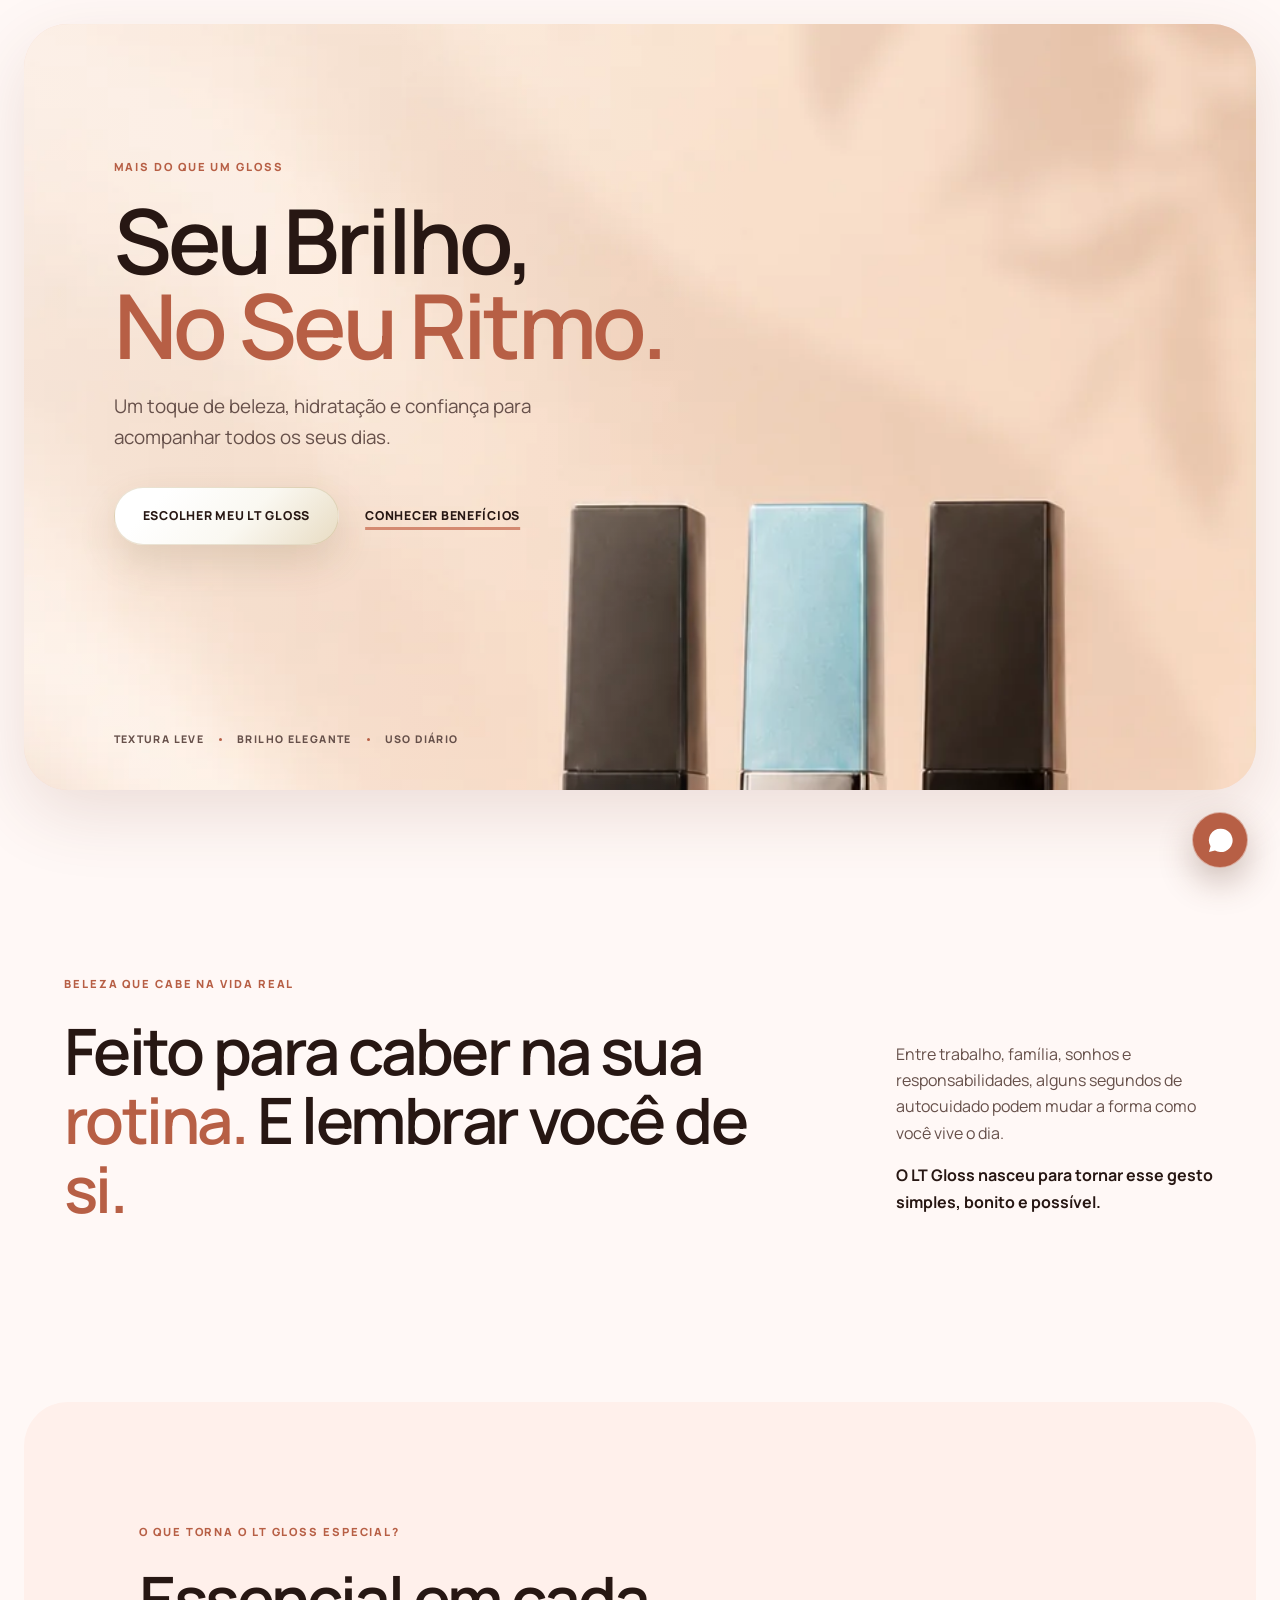
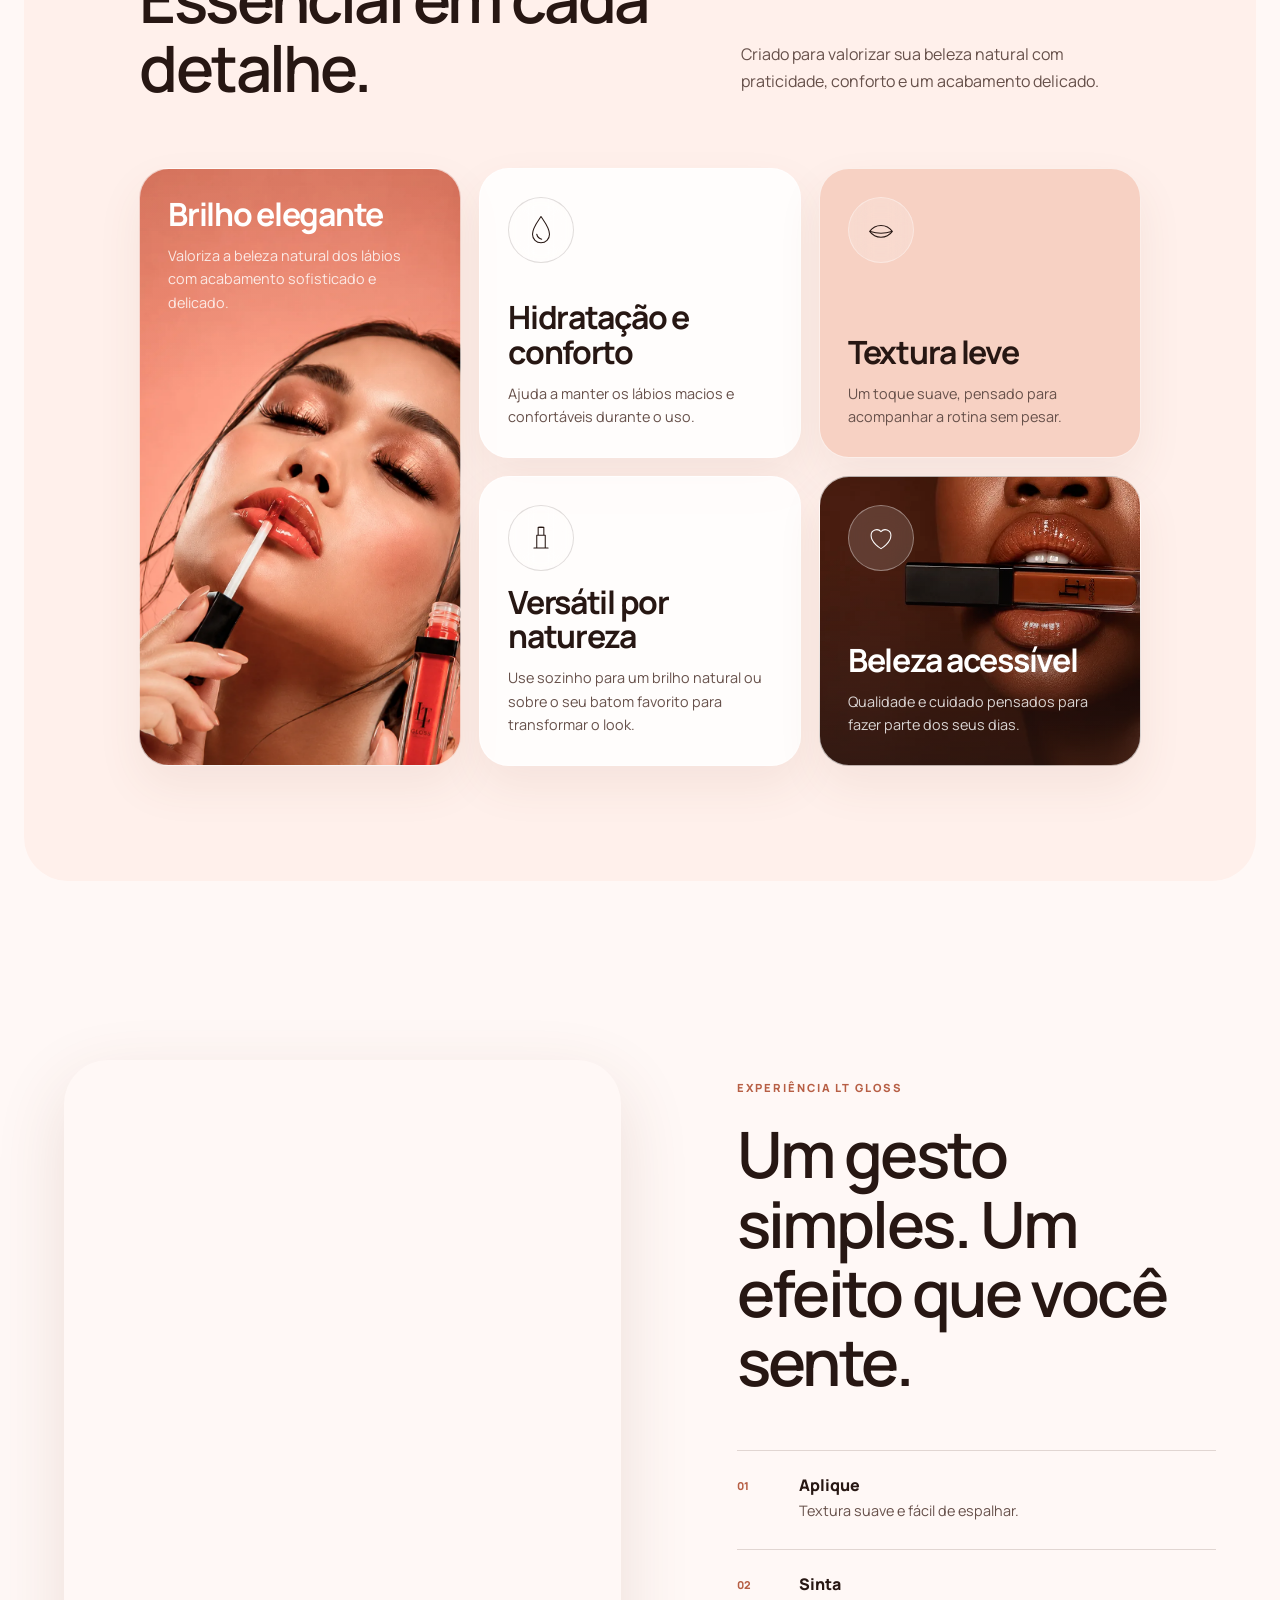
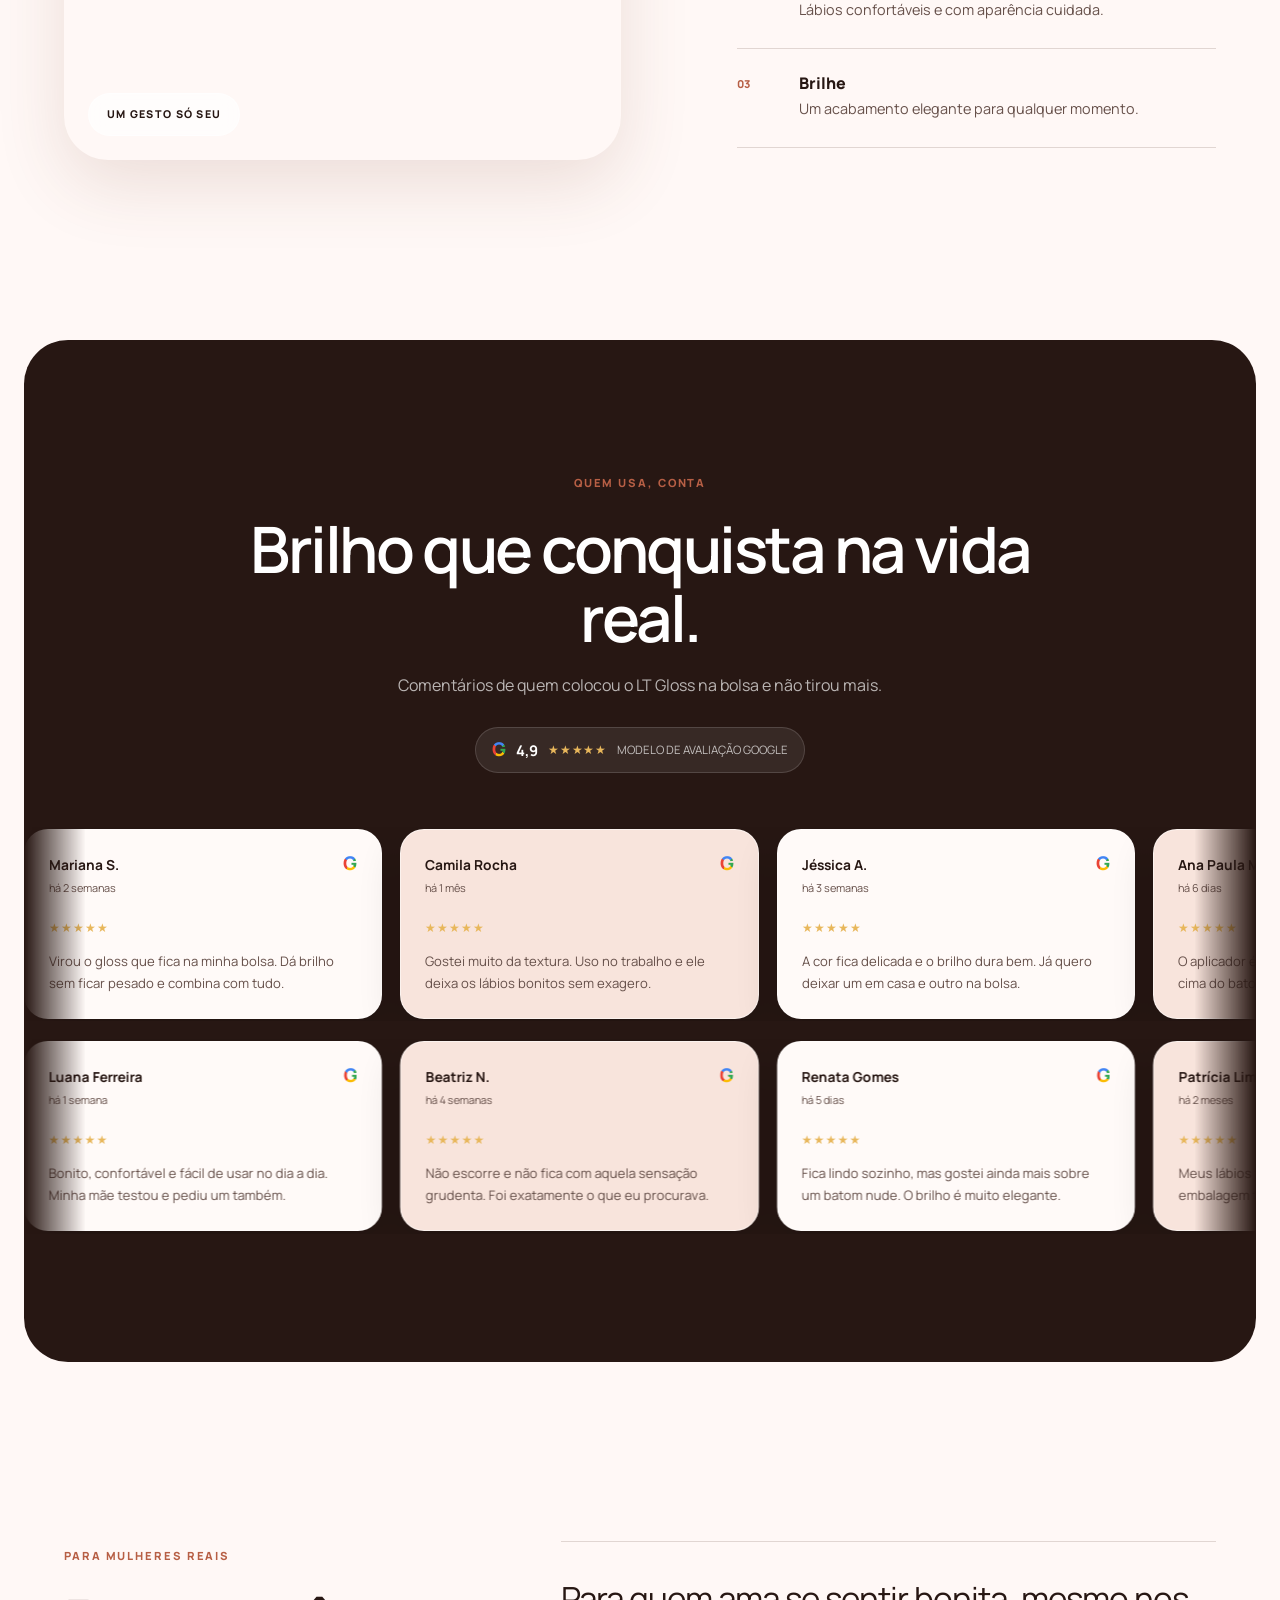
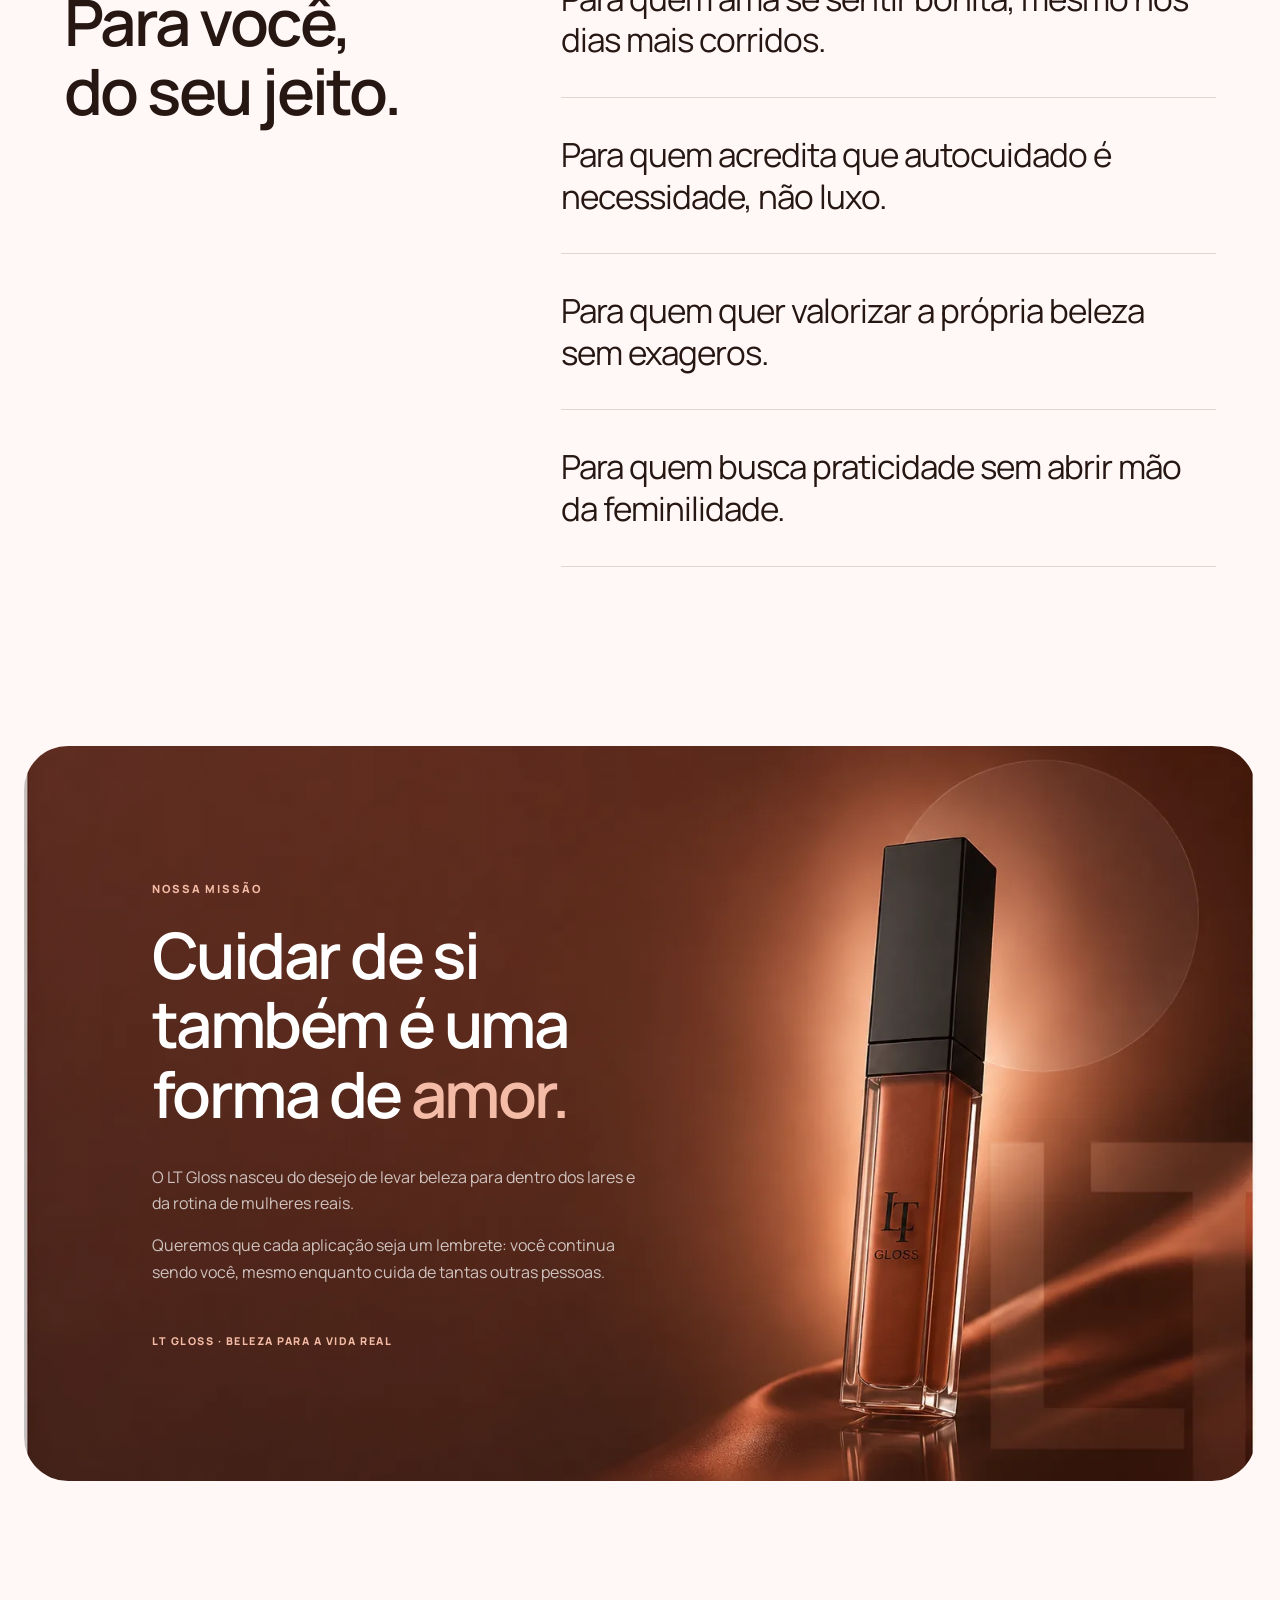
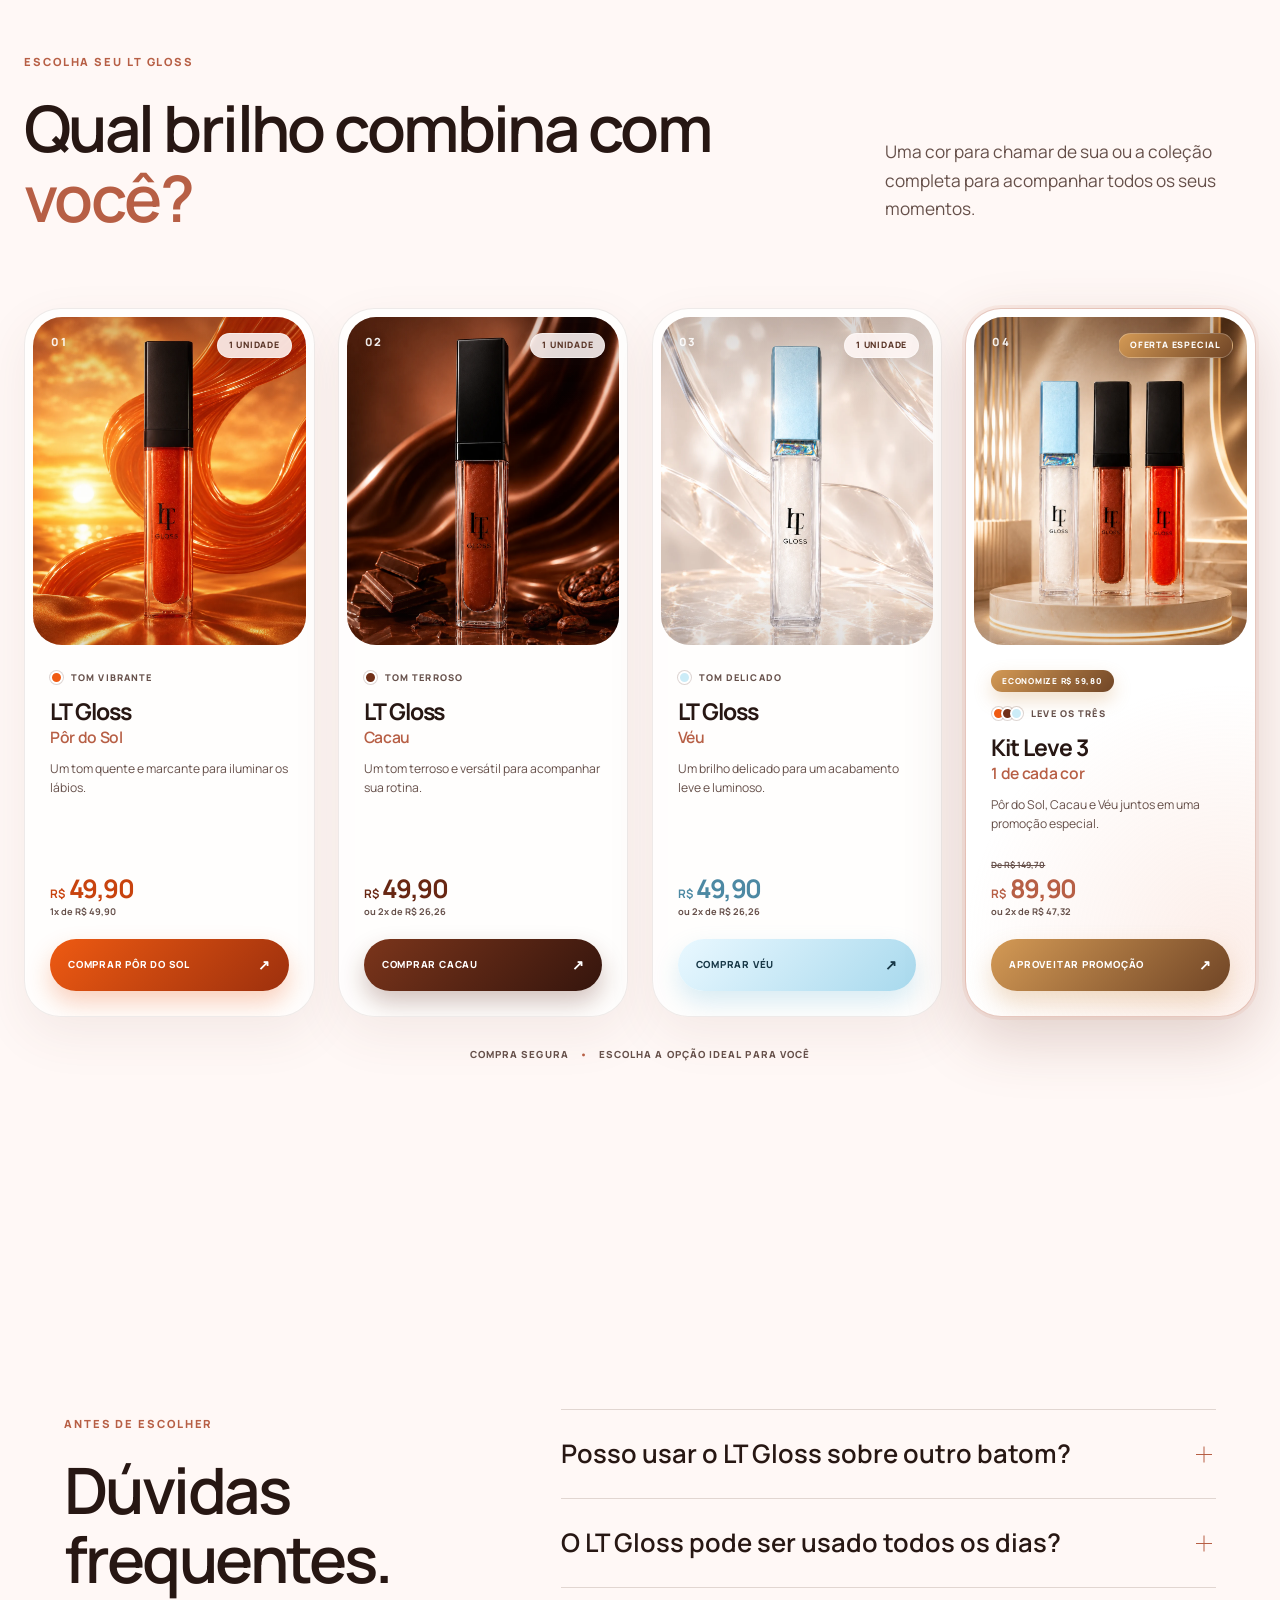
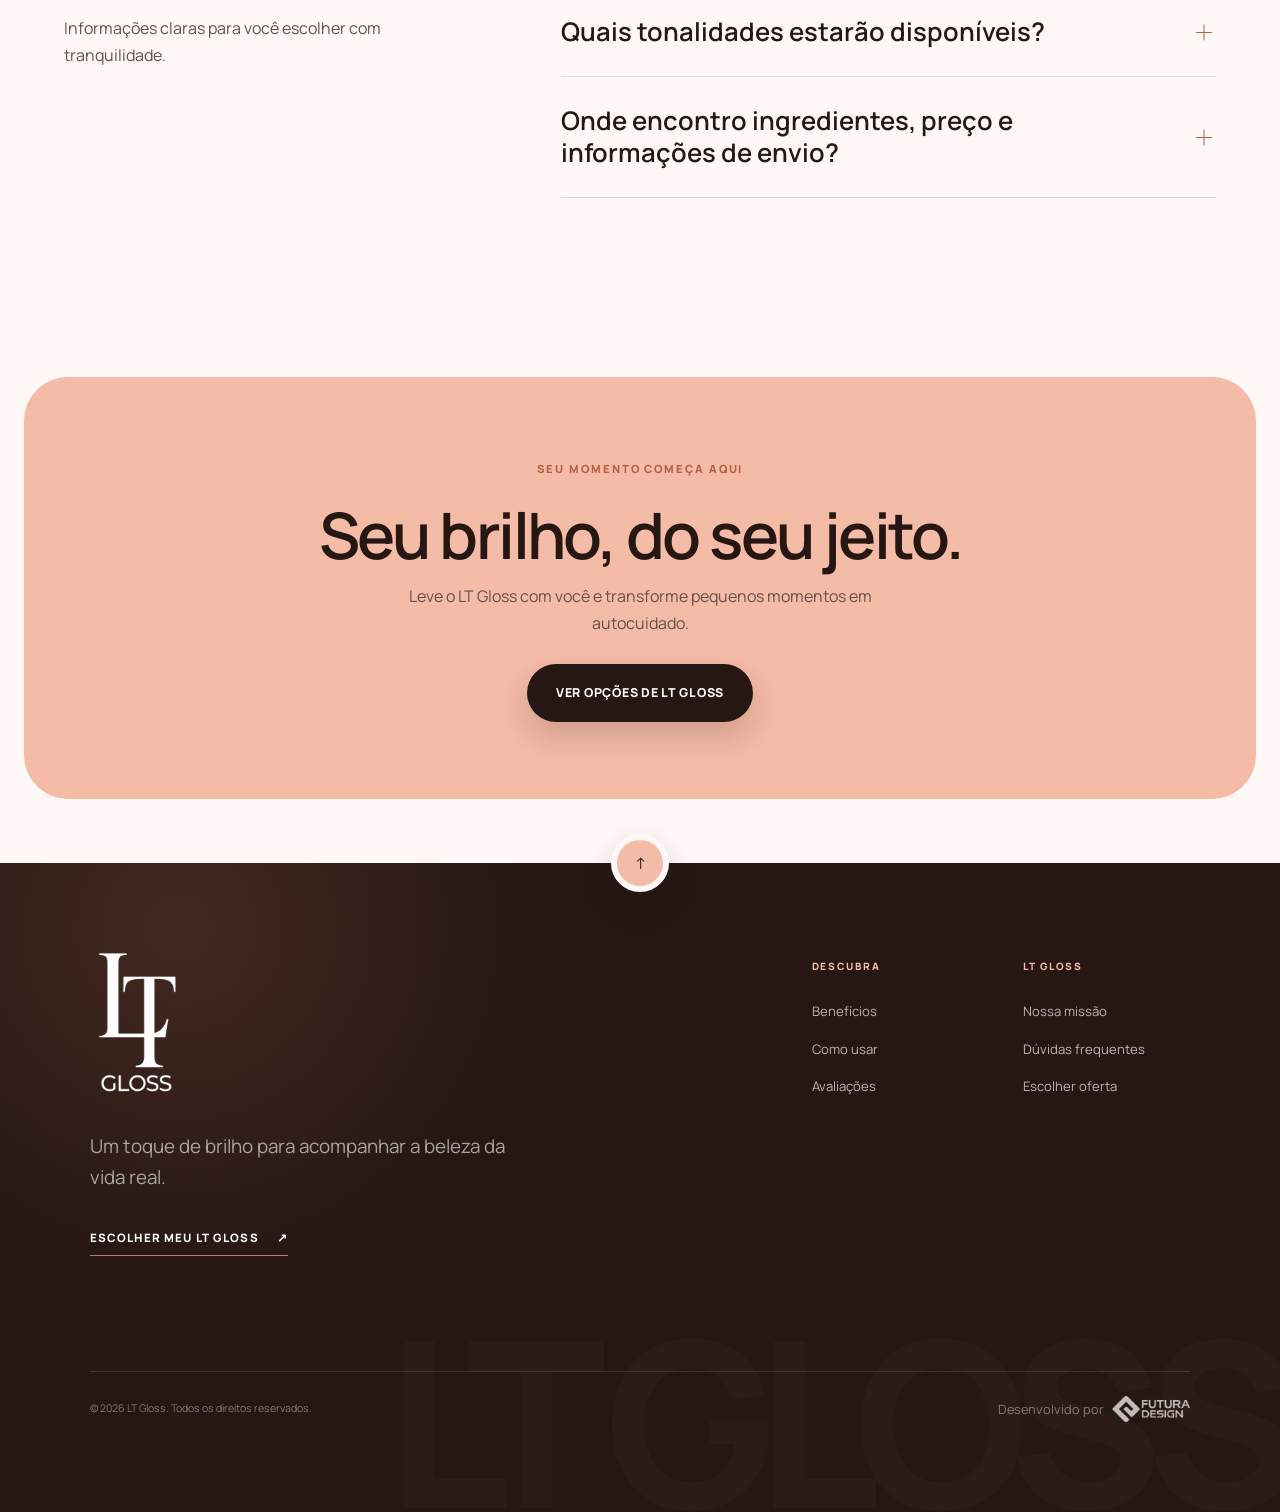
==== commit 11f2cee1: "Adiciona opções de compra do LT Gloss" ====
--- a/index.html
+++ b/index.html
@@ -94,9 +94,9 @@
           <div class="hero__actions">
             <a
               class="button button--primary"
-              href="https://ev.braip.com/checkout/pla0xexw/chex0ork?currency=BRL"
+              href="#ofertas"
             >
-              Quero meu LT Gloss
+              Escolher meu LT Gloss
             </a>
             <a class="text-link" href="#beneficios">Conhecer benefícios</a>
           </div>
@@ -449,6 +449,167 @@
           <span class="manifesto__sign">LT Gloss · Beleza para a vida real</span>
         </div>
         <div class="manifesto__mark" aria-hidden="true">LT</div>
+      </section>
+
+      <section class="offers section--wide" id="ofertas" aria-labelledby="offers-title">
+        <div class="offers__heading reveal">
+          <div>
+            <span class="eyebrow">Escolha seu LT Gloss</span>
+            <h2 id="offers-title">Qual brilho combina com <em>você?</em></h2>
+          </div>
+          <p>
+            Uma cor para chamar de sua ou a coleção completa para acompanhar
+            todos os seus momentos.
+          </p>
+        </div>
+
+        <div class="offers__grid">
+          <article class="offer-card offer-card--sun reveal">
+            <div class="offer-card__media">
+              <img
+                src="./assets/por-do-sol.webp"
+                alt="LT Gloss Pôr do Sol"
+                width="1086"
+                height="1448"
+                loading="lazy"
+                decoding="async"
+              />
+              <span class="offer-card__number" aria-hidden="true">01</span>
+              <span class="offer-card__tag">1 unidade</span>
+            </div>
+            <div class="offer-card__content">
+              <div class="offer-card__shade">
+                <span class="shade-dot shade-dot--x" aria-hidden="true"></span>
+                <span>Tom vibrante</span>
+              </div>
+              <h3>LT Gloss <em>Pôr do Sol</em></h3>
+              <p>Um tom quente e marcante para iluminar os lábios.</p>
+              <div class="offer-card__price" aria-label="Preço: 49 reais e 90 centavos">
+                <strong><small>R$</small> 49,90</strong>
+                <span>1x de R$ 49,90</span>
+              </div>
+              <a
+                class="offer-card__cta"
+                href="https://ev.braip.com/checkout/pla0xexw/chex0ork"
+                aria-label="Comprar LT Gloss Pôr do Sol"
+              >
+                Comprar Pôr do Sol <span aria-hidden="true">↗</span>
+              </a>
+            </div>
+          </article>
+
+          <article class="offer-card offer-card--cacao reveal">
+            <div class="offer-card__media">
+              <img
+                src="./assets/cacau.webp"
+                alt="LT Gloss Cacau"
+                width="1086"
+                height="1448"
+                loading="lazy"
+                decoding="async"
+              />
+              <span class="offer-card__number" aria-hidden="true">02</span>
+              <span class="offer-card__tag">1 unidade</span>
+            </div>
+            <div class="offer-card__content">
+              <div class="offer-card__shade">
+                <span class="shade-dot shade-dot--y" aria-hidden="true"></span>
+                <span>Tom terroso</span>
+              </div>
+              <h3>LT Gloss <em>Cacau</em></h3>
+              <p>Um tom terroso e versátil para acompanhar sua rotina.</p>
+              <div class="offer-card__price" aria-label="Preço: 49 reais e 90 centavos">
+                <strong><small>R$</small> 49,90</strong>
+                <span>ou 2x de R$ 26,26</span>
+              </div>
+              <a
+                class="offer-card__cta"
+                href="https://ev.braip.com/checkout/pla89jv1/chex0ork"
+                aria-label="Comprar LT Gloss Cacau"
+              >
+                Comprar Cacau <span aria-hidden="true">↗</span>
+              </a>
+            </div>
+          </article>
+
+          <article class="offer-card offer-card--veil reveal">
+            <div class="offer-card__media">
+              <img
+                src="./assets/vel.webp"
+                alt="LT Gloss Véu"
+                width="1086"
+                height="1448"
+                loading="lazy"
+                decoding="async"
+              />
+              <span class="offer-card__number" aria-hidden="true">03</span>
+              <span class="offer-card__tag">1 unidade</span>
+            </div>
+            <div class="offer-card__content">
+              <div class="offer-card__shade">
+                <span class="shade-dot shade-dot--z" aria-hidden="true"></span>
+                <span>Tom delicado</span>
+              </div>
+              <h3>LT Gloss <em>Véu</em></h3>
+              <p>Um brilho delicado para um acabamento leve e luminoso.</p>
+              <div class="offer-card__price" aria-label="Preço: 49 reais e 90 centavos">
+                <strong><small>R$</small> 49,90</strong>
+                <span>ou 2x de R$ 26,26</span>
+              </div>
+              <a
+                class="offer-card__cta"
+                href="https://ev.braip.com/checkout/pla98ne4/chex0ork"
+                aria-label="Comprar LT Gloss Véu"
+              >
+                Comprar Véu <span aria-hidden="true">↗</span>
+              </a>
+            </div>
+          </article>
+
+          <article class="offer-card offer-card--kit reveal">
+            <div class="offer-card__media">
+              <img
+                src="./assets/kit.webp"
+                alt="Kit com três LT Gloss, um de cada cor"
+                width="1086"
+                height="1448"
+                loading="lazy"
+                decoding="async"
+              />
+              <span class="offer-card__number" aria-hidden="true">04</span>
+              <span class="offer-card__tag">Oferta especial</span>
+            </div>
+            <div class="offer-card__content">
+              <span class="offer-card__promo">Economize R$ 59,80</span>
+              <div class="offer-card__shade">
+                <span class="shade-stack" aria-hidden="true">
+                  <span class="shade-dot shade-dot--x"></span>
+                  <span class="shade-dot shade-dot--y"></span>
+                  <span class="shade-dot shade-dot--z"></span>
+                </span>
+                <span>Leve os três</span>
+              </div>
+              <h3>Kit Leve 3 <em>1 de cada cor</em></h3>
+              <p>Pôr do Sol, Cacau e Véu juntos em uma promoção especial.</p>
+              <div class="offer-card__price offer-card__price--promo" aria-label="Preço promocional: 89 reais e 90 centavos">
+                <span class="offer-card__old-price">De R$ 149,70</span>
+                <strong><small>R$</small> 89,90</strong>
+                <span>ou 2x de R$ 47,32</span>
+              </div>
+              <a
+                class="offer-card__cta"
+                href="https://ev.braip.com/checkout/plae6pv6/chex0ork"
+                aria-label="Comprar promoção Kit Leve 3"
+              >
+                Aproveitar promoção <span aria-hidden="true">↗</span>
+              </a>
+            </div>
+          </article>
+        </div>
+
+        <p class="offers__note reveal">
+          Compra segura <span aria-hidden="true">•</span> Escolha a opção ideal para você
+        </p>
       </section>
 
       <section class="faq section" id="duvidas" aria-labelledby="faq-title">
@@ -476,8 +637,8 @@
           <details>
             <summary>Quais tonalidades estarão disponíveis?</summary>
             <p>
-              A coleção de tonalidades será apresentada aqui assim que os detalhes
-              oficiais do produto forem confirmados.
+              Você pode escolher entre Pôr do Sol, Cacau e Véu ou aproveitar o
+              Kit Leve 3 com uma unidade de cada tonalidade.
             </p>
           </details>
           <details>
@@ -499,10 +660,10 @@
           </div>
           <a
             class="button button--dark"
-            href="https://ev.braip.com/checkout/pla0xexw/chex0ork?currency=BRL"
-            aria-label="Adquirir meu LT Gloss"
+            href="#ofertas"
+            aria-label="Ver opções de LT Gloss"
           >
-            Adquirir meu LT Gloss
+            Ver opções de LT Gloss
           </a>
         </div>
       </section>
@@ -519,7 +680,7 @@
             <img src="./assets/logo.webp" alt="" width="1024" height="1536" loading="lazy" decoding="async" />
           </a>
           <p>Um toque de brilho para acompanhar a beleza da vida real.</p>
-          <a class="footer__cta" href="https://ev.braip.com/checkout/pla0xexw/chex0ork?currency=BRL">Adquirir meu LT Gloss <span aria-hidden="true">↗</span></a>
+          <a class="footer__cta" href="#ofertas">Escolher meu LT Gloss <span aria-hidden="true">↗</span></a>
         </div>
 
         <nav class="footer__nav" aria-label="Navegação do rodapé">
@@ -533,7 +694,7 @@
             <span>LT Gloss</span>
             <a href="#missao">Nossa missão</a>
             <a href="#duvidas">Dúvidas frequentes</a>
-            <a href="#comprar">Comprar</a>
+            <a href="#ofertas">Escolher oferta</a>
           </div>
         </nav>
       </div>
--- a/styles.css
+++ b/styles.css
@@ -857,6 +857,417 @@
   display: none;
 }
 
+.offers {
+  position: relative;
+  padding-top: clamp(110px, 13vw, 190px);
+  padding-bottom: clamp(110px, 13vw, 190px);
+}
+
+.offers__heading {
+  display: grid;
+  grid-template-columns: minmax(0, 1.35fr) minmax(280px, 0.65fr);
+  gap: clamp(32px, 7vw, 110px);
+  align-items: end;
+  margin-bottom: clamp(48px, 6vw, 82px);
+}
+
+.offers__heading h2 {
+  max-width: 790px;
+}
+
+.offers__heading > p {
+  max-width: 420px;
+  margin-bottom: 8px;
+  color: var(--ink-soft);
+  font-size: clamp(0.95rem, 1.35vw, 1.08rem);
+}
+
+.offers__grid {
+  display: grid;
+  grid-template-columns: repeat(4, minmax(0, 1fr));
+  gap: clamp(14px, 1.8vw, 24px);
+  align-items: stretch;
+}
+
+.offer-card {
+  position: relative;
+  display: flex;
+  min-width: 0;
+  flex-direction: column;
+  padding: 8px;
+  overflow: hidden;
+  border: 1px solid rgba(91, 60, 49, 0.1);
+  border-radius: 36px;
+  background: rgba(255, 255, 255, 0.78);
+  box-shadow: 0 18px 50px rgba(117, 64, 46, 0.08);
+  transition:
+    border-color 240ms ease,
+    box-shadow 240ms ease,
+    transform 240ms ease;
+}
+
+.offer-card:hover {
+  border-color: rgba(183, 95, 69, 0.24);
+  box-shadow: 0 26px 64px rgba(117, 64, 46, 0.15);
+  transform: translateY(-6px);
+}
+
+.offer-card--kit {
+  border-color: rgba(183, 95, 69, 0.35);
+  background:
+    radial-gradient(circle at 90% 90%, rgba(244, 187, 166, 0.24), transparent 38%),
+    var(--white);
+  box-shadow:
+    0 0 0 3px rgba(212, 138, 113, 0.12),
+    0 22px 60px rgba(117, 64, 46, 0.22);
+}
+
+.offer-card--sun {
+  --offer-accent: #ee5a12;
+  --offer-accent-dark: #9d300d;
+  --offer-glow: rgba(238, 90, 18, 0.28);
+}
+
+.offer-card--cacao {
+  --offer-accent: #7b351b;
+  --offer-accent-dark: #35150d;
+  --offer-glow: rgba(91, 37, 20, 0.27);
+}
+
+.offer-card--veil {
+  --offer-accent: #a8d9ed;
+  --offer-accent-dark: #5c98b2;
+  --offer-glow: rgba(130, 194, 220, 0.3);
+}
+
+.offer-card--kit {
+  --offer-accent: #d49a55;
+  --offer-accent-dark: #704526;
+  --offer-glow: rgba(205, 145, 76, 0.3);
+}
+
+.offer-card--sun:hover,
+.offer-card--cacao:hover,
+.offer-card--veil:hover,
+.offer-card--kit:hover {
+  border-color: var(--offer-accent);
+  box-shadow: 0 26px 64px var(--offer-glow);
+}
+
+.offer-card__media {
+  position: relative;
+  aspect-ratio: 4 / 4.8;
+  overflow: hidden;
+  border-radius: 29px;
+  background: var(--surface-high);
+}
+
+.offer-card__media::after {
+  position: absolute;
+  inset: 0;
+  background: linear-gradient(to bottom, rgba(39, 23, 19, 0.18), transparent 28%, transparent 78%, rgba(39, 23, 19, 0.14));
+  content: "";
+  pointer-events: none;
+}
+
+.offer-card__media img {
+  width: 100%;
+  height: 100%;
+  object-fit: cover;
+  transition: transform 600ms cubic-bezier(0.22, 1, 0.36, 1);
+}
+
+.offer-card:nth-child(1) .offer-card__media img {
+  object-position: center;
+}
+
+.offer-card:nth-child(2) .offer-card__media img {
+  object-position: center;
+}
+
+.offer-card:nth-child(3) .offer-card__media img {
+  object-position: center;
+}
+
+.offer-card--kit .offer-card__media img {
+  object-position: center;
+}
+
+.offer-card:hover .offer-card__media img {
+  transform: scale(1.035);
+}
+
+.offer-card__number,
+.offer-card__tag {
+  position: absolute;
+  z-index: 2;
+  top: 16px;
+}
+
+.offer-card__number {
+  left: 18px;
+  color: rgba(255, 255, 255, 0.9);
+  font-size: 0.7rem;
+  font-weight: 800;
+  letter-spacing: 0.14em;
+  text-shadow: 0 2px 10px rgba(39, 23, 19, 0.26);
+}
+
+.offer-card__tag {
+  right: 14px;
+  padding: 7px 11px;
+  border: 1px solid rgba(255, 255, 255, 0.46);
+  border-radius: 999px;
+  background: rgba(255, 248, 246, 0.88);
+  box-shadow: 0 7px 20px rgba(39, 23, 19, 0.1);
+  color: var(--brown);
+  font-size: 0.55rem;
+  font-weight: 800;
+  letter-spacing: 0.09em;
+  line-height: 1;
+  text-transform: uppercase;
+  backdrop-filter: blur(10px);
+}
+
+.offer-card--kit .offer-card__tag {
+  border-color: rgba(255, 255, 255, 0.24);
+  background: linear-gradient(135deg, var(--offer-accent), var(--offer-accent-dark));
+  color: var(--white);
+}
+
+.offer-card__content {
+  display: flex;
+  flex: 1;
+  flex-direction: column;
+  padding: 25px 17px 17px;
+}
+
+.offer-card__promo {
+  align-self: flex-start;
+  padding: 7px 11px;
+  margin-bottom: 14px;
+  border-radius: 999px;
+  background: linear-gradient(135deg, var(--terracotta), var(--brown));
+  box-shadow: 0 8px 18px rgba(117, 64, 46, 0.2);
+  color: var(--white);
+  font-size: 0.51rem;
+  font-weight: 800;
+  letter-spacing: 0.09em;
+  line-height: 1;
+  text-transform: uppercase;
+}
+
+.offer-card--kit .offer-card__promo {
+  background: linear-gradient(135deg, var(--offer-accent), var(--offer-accent-dark));
+  box-shadow: 0 8px 18px var(--offer-glow);
+}
+
+.offer-card__shade {
+  display: flex;
+  align-items: center;
+  gap: 8px;
+  margin-bottom: 14px;
+  color: var(--ink-soft);
+  font-size: 0.58rem;
+  font-weight: 800;
+  letter-spacing: 0.12em;
+  text-transform: uppercase;
+}
+
+.shade-dot {
+  display: inline-block;
+  width: 13px;
+  height: 13px;
+  flex: 0 0 13px;
+  border: 2px solid var(--white);
+  border-radius: 50%;
+  box-shadow: 0 0 0 1px rgba(89, 52, 38, 0.2);
+}
+
+.shade-dot--x {
+  background: #f05b13;
+}
+
+.shade-dot--y {
+  background: #713018;
+}
+
+.shade-dot--z {
+  background: #ccecf7;
+}
+
+.shade-stack {
+  display: flex;
+  padding-left: 1px;
+}
+
+.shade-stack .shade-dot + .shade-dot {
+  margin-left: -4px;
+}
+
+.offer-card__content h3 {
+  margin-bottom: 13px;
+  font-size: clamp(1.35rem, 1.8vw, 1.75rem);
+  letter-spacing: -0.045em;
+}
+
+.offer-card__content h3 em {
+  display: block;
+  margin-top: 5px;
+  font-size: 0.68em;
+  letter-spacing: -0.02em;
+}
+
+.offer-card__content p {
+  margin-bottom: 24px;
+  color: var(--ink-soft);
+  font-size: 0.76rem;
+  line-height: 1.6;
+}
+
+.offer-card__price {
+  display: grid;
+  gap: 2px;
+  margin-top: auto;
+  margin-bottom: 20px;
+}
+
+.offer-card__price strong {
+  color: var(--ink);
+  font-size: clamp(1.45rem, 2vw, 1.85rem);
+  line-height: 1;
+  letter-spacing: -0.055em;
+}
+
+.offer-card__price strong small {
+  font-size: 0.46em;
+  letter-spacing: 0;
+}
+
+.offer-card__price > span {
+  color: var(--ink-soft);
+  font-size: 0.58rem;
+  font-weight: 700;
+}
+
+.offer-card__price--promo strong {
+  color: var(--terracotta);
+}
+
+.offer-card__price .offer-card__old-price {
+  margin-bottom: 2px;
+  color: var(--ink-soft);
+  font-size: 0.54rem;
+  font-weight: 700;
+  text-decoration: line-through;
+}
+
+.offer-card__cta {
+  display: flex;
+  min-height: 52px;
+  align-items: center;
+  justify-content: space-between;
+  gap: 14px;
+  padding: 12px 18px;
+  margin-top: auto;
+  border-radius: 999px;
+  background: var(--ink);
+  color: var(--white);
+  font-size: 0.61rem;
+  font-weight: 800;
+  letter-spacing: 0.08em;
+  text-decoration: none;
+  text-transform: uppercase;
+  transition:
+    background-color 180ms ease,
+    box-shadow 180ms ease,
+    transform 180ms ease;
+}
+
+.offer-card__price + .offer-card__cta {
+  margin-top: 0;
+}
+
+.offer-card--kit .offer-card__cta {
+  background: linear-gradient(135deg, var(--offer-accent), var(--offer-accent-dark));
+  box-shadow: 0 12px 24px var(--offer-glow);
+}
+
+.offer-card--sun .offer-card__cta,
+.offer-card--cacao .offer-card__cta {
+  background: linear-gradient(135deg, var(--offer-accent), var(--offer-accent-dark));
+  box-shadow: 0 12px 24px var(--offer-glow);
+}
+
+.offer-card--veil .offer-card__cta {
+  border-color: rgba(92, 152, 178, 0.34);
+  background: linear-gradient(135deg, #e9f8ff, var(--offer-accent));
+  box-shadow: 0 12px 24px var(--offer-glow);
+  color: #173746;
+}
+
+.offer-card--sun .offer-card__price strong {
+  color: #c8430e;
+}
+
+.offer-card--cacao .offer-card__price strong {
+  color: #682713;
+}
+
+.offer-card--veil .offer-card__price strong {
+  color: #4d89a3;
+}
+
+.offer-card__cta span {
+  font-size: 0.9rem;
+  transition: transform 180ms ease;
+}
+
+.offer-card__cta:hover {
+  background: var(--terracotta);
+  box-shadow: 0 12px 24px rgba(117, 64, 46, 0.22);
+  transform: translateY(-2px);
+}
+
+.offer-card--sun .offer-card__cta:hover,
+.offer-card--cacao .offer-card__cta:hover,
+.offer-card--kit .offer-card__cta:hover {
+  background: linear-gradient(135deg, var(--offer-accent-dark), var(--offer-accent));
+  box-shadow: 0 16px 30px var(--offer-glow);
+}
+
+.offer-card--veil .offer-card__cta:hover {
+  background: linear-gradient(135deg, var(--offer-accent), #e9f8ff);
+  box-shadow: 0 16px 30px var(--offer-glow);
+}
+
+.offer-card__cta:hover span {
+  transform: translate(2px, -2px);
+}
+
+.offer-card__cta:focus-visible {
+  outline: 3px solid rgba(183, 95, 69, 0.35);
+  outline-offset: 4px;
+}
+
+.offers__note {
+  display: flex;
+  align-items: center;
+  justify-content: center;
+  gap: 11px;
+  margin: 30px 0 0;
+  color: var(--ink-soft);
+  font-size: 0.61rem;
+  font-weight: 800;
+  letter-spacing: 0.11em;
+  text-align: center;
+  text-transform: uppercase;
+}
+
+.offers__note span {
+  color: var(--terracotta);
+}
+
 .faq {
   display: grid;
   grid-template-columns: 0.72fr 1.28fr;
@@ -1154,6 +1565,42 @@
   transform: translateY(-4px);
 }
 
+.whatsapp-float {
+  position: fixed;
+  z-index: 50;
+  right: clamp(18px, 2.5vw, 34px);
+  bottom: clamp(18px, 2.5vw, 34px);
+  display: grid;
+  width: 56px;
+  height: 56px;
+  place-items: center;
+  border: 1px solid rgba(255, 255, 255, 0.48);
+  border-radius: 50%;
+  background: var(--terracotta);
+  box-shadow: 0 14px 34px rgba(89, 52, 38, 0.3);
+  color: var(--white);
+  transition:
+    background-color 180ms ease,
+    box-shadow 180ms ease,
+    transform 180ms ease;
+}
+
+.whatsapp-float svg {
+  width: 29px;
+  fill: currentColor;
+}
+
+.whatsapp-float:hover {
+  background: var(--brown);
+  box-shadow: 0 18px 40px rgba(89, 52, 38, 0.4);
+  transform: translateY(-4px);
+}
+
+.whatsapp-float:focus-visible {
+  outline: 3px solid rgba(183, 95, 69, 0.36);
+  outline-offset: 4px;
+}
+
 .js .reveal {
   transform: translateY(24px);
   transition: transform 700ms ease;
@@ -1181,6 +1628,10 @@
   .footer__main {
     grid-template-columns: 1fr 1fr;
     gap: 60px;
+  }
+
+  .offers__grid {
+    grid-template-columns: repeat(2, minmax(0, 1fr));
   }
 
 }
@@ -1500,6 +1951,179 @@
     line-height: 1.6;
   }
 
+  .offers {
+    padding-top: 76px;
+    padding-bottom: 76px;
+  }
+
+  .offers__heading {
+    display: block;
+    margin-bottom: 30px;
+    padding: 0 6px;
+  }
+
+  .offers__heading h2 {
+    font-size: clamp(2.35rem, 10vw, 3.4rem);
+  }
+
+  .offers__heading > p {
+    max-width: 560px;
+    margin-top: 18px;
+    font-size: 0.88rem;
+  }
+
+  .offers__grid {
+    grid-template-columns: minmax(0, 1fr);
+    gap: 12px;
+  }
+
+  .offer-card {
+    display: grid;
+    min-width: 0;
+    min-height: 204px;
+    grid-template-columns: minmax(126px, 38%) minmax(0, 1fr);
+    padding: 6px;
+    border-radius: 24px;
+  }
+
+  .offer-card:hover {
+    transform: none;
+  }
+
+  .offer-card:hover .offer-card__media img {
+    transform: none;
+  }
+
+  .offer-card__media {
+    height: 100%;
+    min-height: 192px;
+    aspect-ratio: auto;
+    border-radius: 19px;
+  }
+
+  .offer-card:nth-child(1) .offer-card__media img {
+    object-position: center;
+  }
+
+  .offer-card:nth-child(2) .offer-card__media img {
+    object-position: center;
+  }
+
+  .offer-card:nth-child(3) .offer-card__media img {
+    object-position: center;
+  }
+
+  .offer-card--kit .offer-card__media img {
+    object-position: center;
+  }
+
+  .offer-card__number,
+  .offer-card__tag {
+    top: 10px;
+  }
+
+  .offer-card__number {
+    left: 11px;
+    font-size: 0.58rem;
+  }
+
+  .offer-card__tag {
+    right: 8px;
+    max-width: calc(100% - 16px);
+    padding: 6px 8px;
+    overflow: hidden;
+    font-size: 0.45rem;
+    text-overflow: ellipsis;
+    white-space: nowrap;
+  }
+
+  .offer-card__content {
+    min-width: 0;
+    padding: 13px 10px 10px 14px;
+  }
+
+  .offer-card__promo {
+    padding: 5px 7px;
+    margin-bottom: 6px;
+    font-size: 0.42rem;
+  }
+
+  .offer-card__shade {
+    gap: 6px;
+    margin-bottom: 7px;
+    font-size: 0.48rem;
+  }
+
+  .shade-dot {
+    width: 11px;
+    height: 11px;
+    flex-basis: 11px;
+  }
+
+  .offer-card__content h3 {
+    margin-bottom: 7px;
+    font-size: clamp(1.08rem, 4.8vw, 1.35rem);
+    line-height: 1.05;
+  }
+
+  .offer-card__content h3 em {
+    margin-top: 3px;
+  }
+
+  .offer-card__content p {
+    display: -webkit-box;
+    margin-bottom: 7px;
+    overflow: hidden;
+    color: var(--ink-soft);
+    font-size: 0.64rem;
+    line-height: 1.45;
+    -webkit-box-orient: vertical;
+    -webkit-line-clamp: 2;
+  }
+
+  .offer-card__price {
+    display: flex;
+    align-items: baseline;
+    flex-wrap: wrap;
+    gap: 2px 7px;
+    margin-top: auto;
+    margin-bottom: 7px;
+  }
+
+  .offer-card__price strong {
+    font-size: clamp(1rem, 4.2vw, 1.2rem);
+  }
+
+  .offer-card__price > span,
+  .offer-card__price .offer-card__old-price {
+    font-size: 0.46rem;
+  }
+
+  .offer-card__price .offer-card__old-price {
+    flex-basis: 100%;
+    margin-bottom: 0;
+  }
+
+  .offer-card__cta {
+    min-height: 39px;
+    gap: 8px;
+    padding: 8px 11px;
+    font-size: 0.48rem;
+    letter-spacing: 0.055em;
+  }
+
+  .offer-card__cta span {
+    font-size: 0.72rem;
+  }
+
+  .offers__note {
+    flex-wrap: wrap;
+    margin-top: 20px;
+    padding: 0 14px;
+    font-size: 0.52rem;
+    line-height: 1.7;
+  }
+
   .faq {
     gap: 52px;
     padding-top: 100px;
@@ -1575,6 +2199,35 @@
     width: 100%;
     padding-right: 20px;
     padding-left: 20px;
+  }
+
+  .whatsapp-float {
+    right: 16px;
+    bottom: 16px;
+    width: 52px;
+    height: 52px;
+  }
+
+  .offer-card {
+    min-height: 188px;
+    grid-template-columns: minmax(116px, 39%) minmax(0, 1fr);
+  }
+
+  .offer-card__media {
+    min-height: 176px;
+  }
+
+  .offer-card__content h3 em {
+    display: block;
+    margin-left: 0;
+  }
+
+  .offers__note {
+    display: block;
+  }
+
+  .offers__note span {
+    display: none;
   }
 
 }
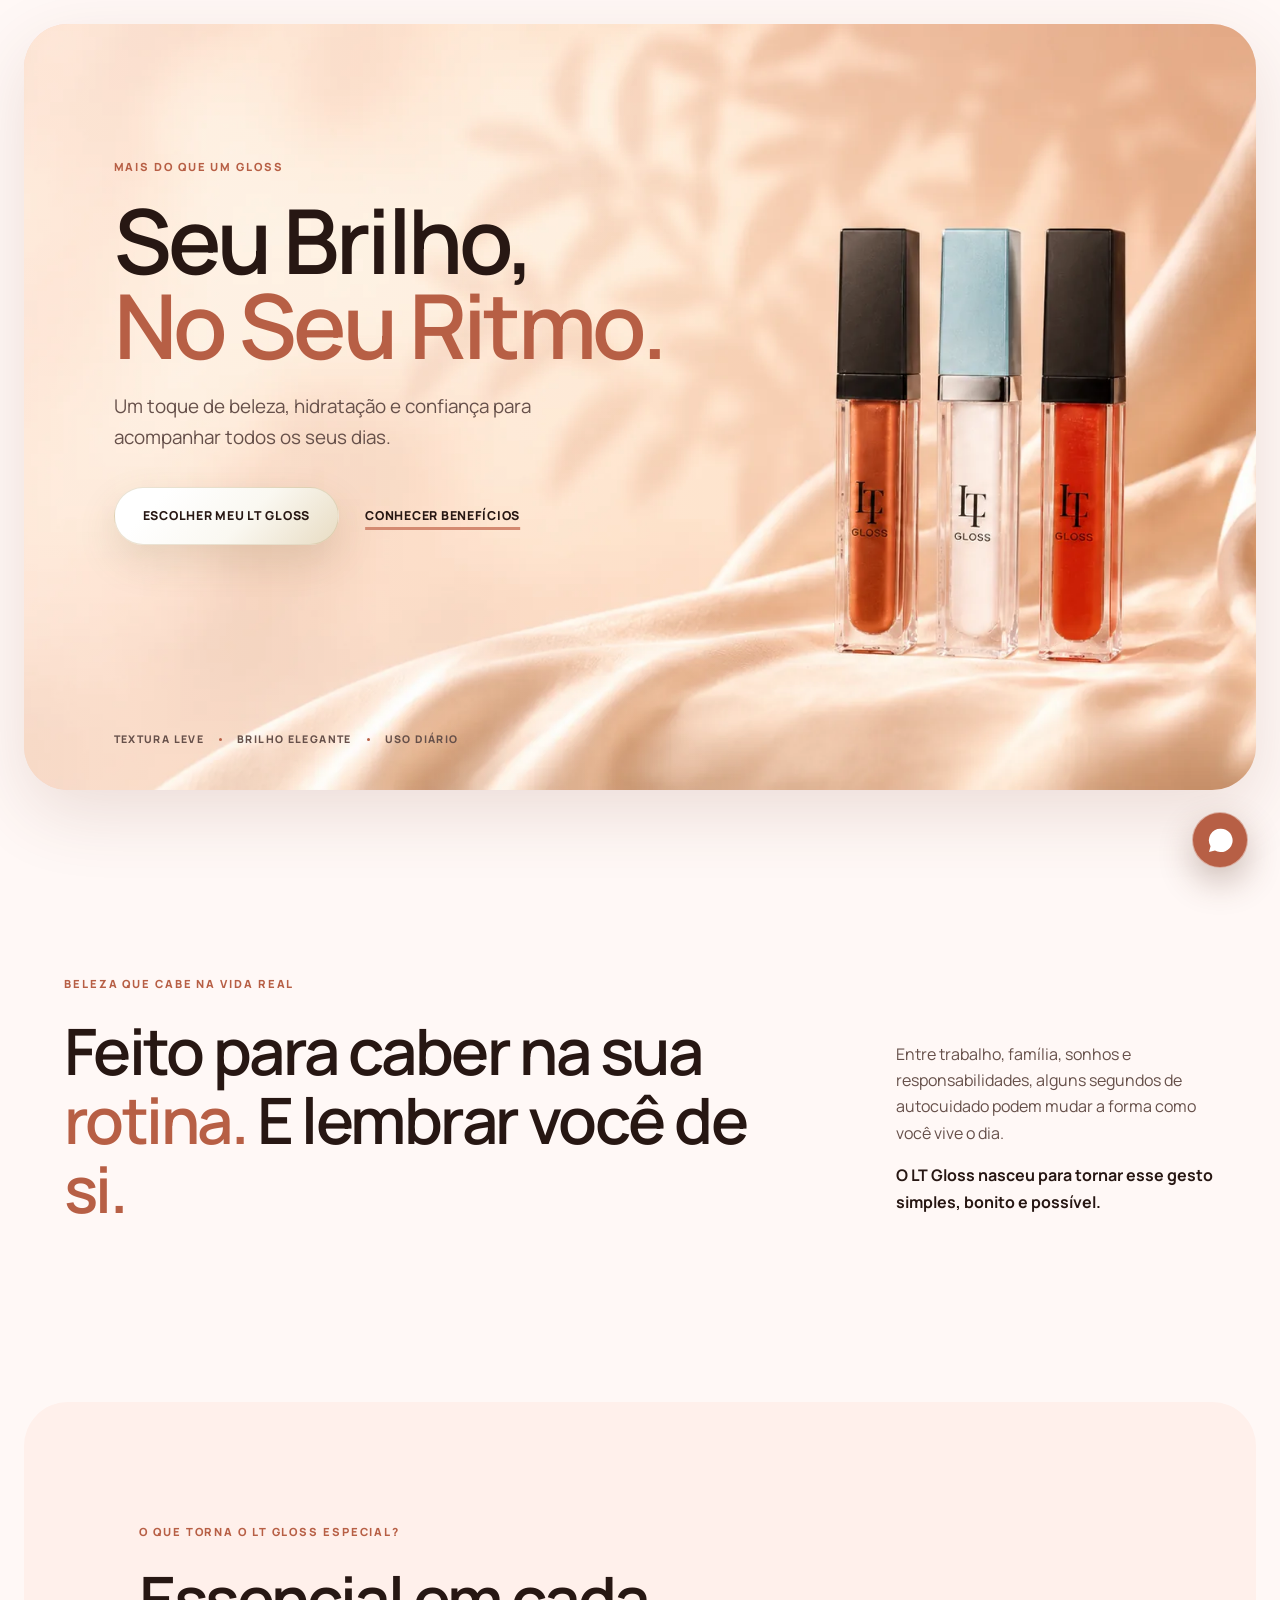
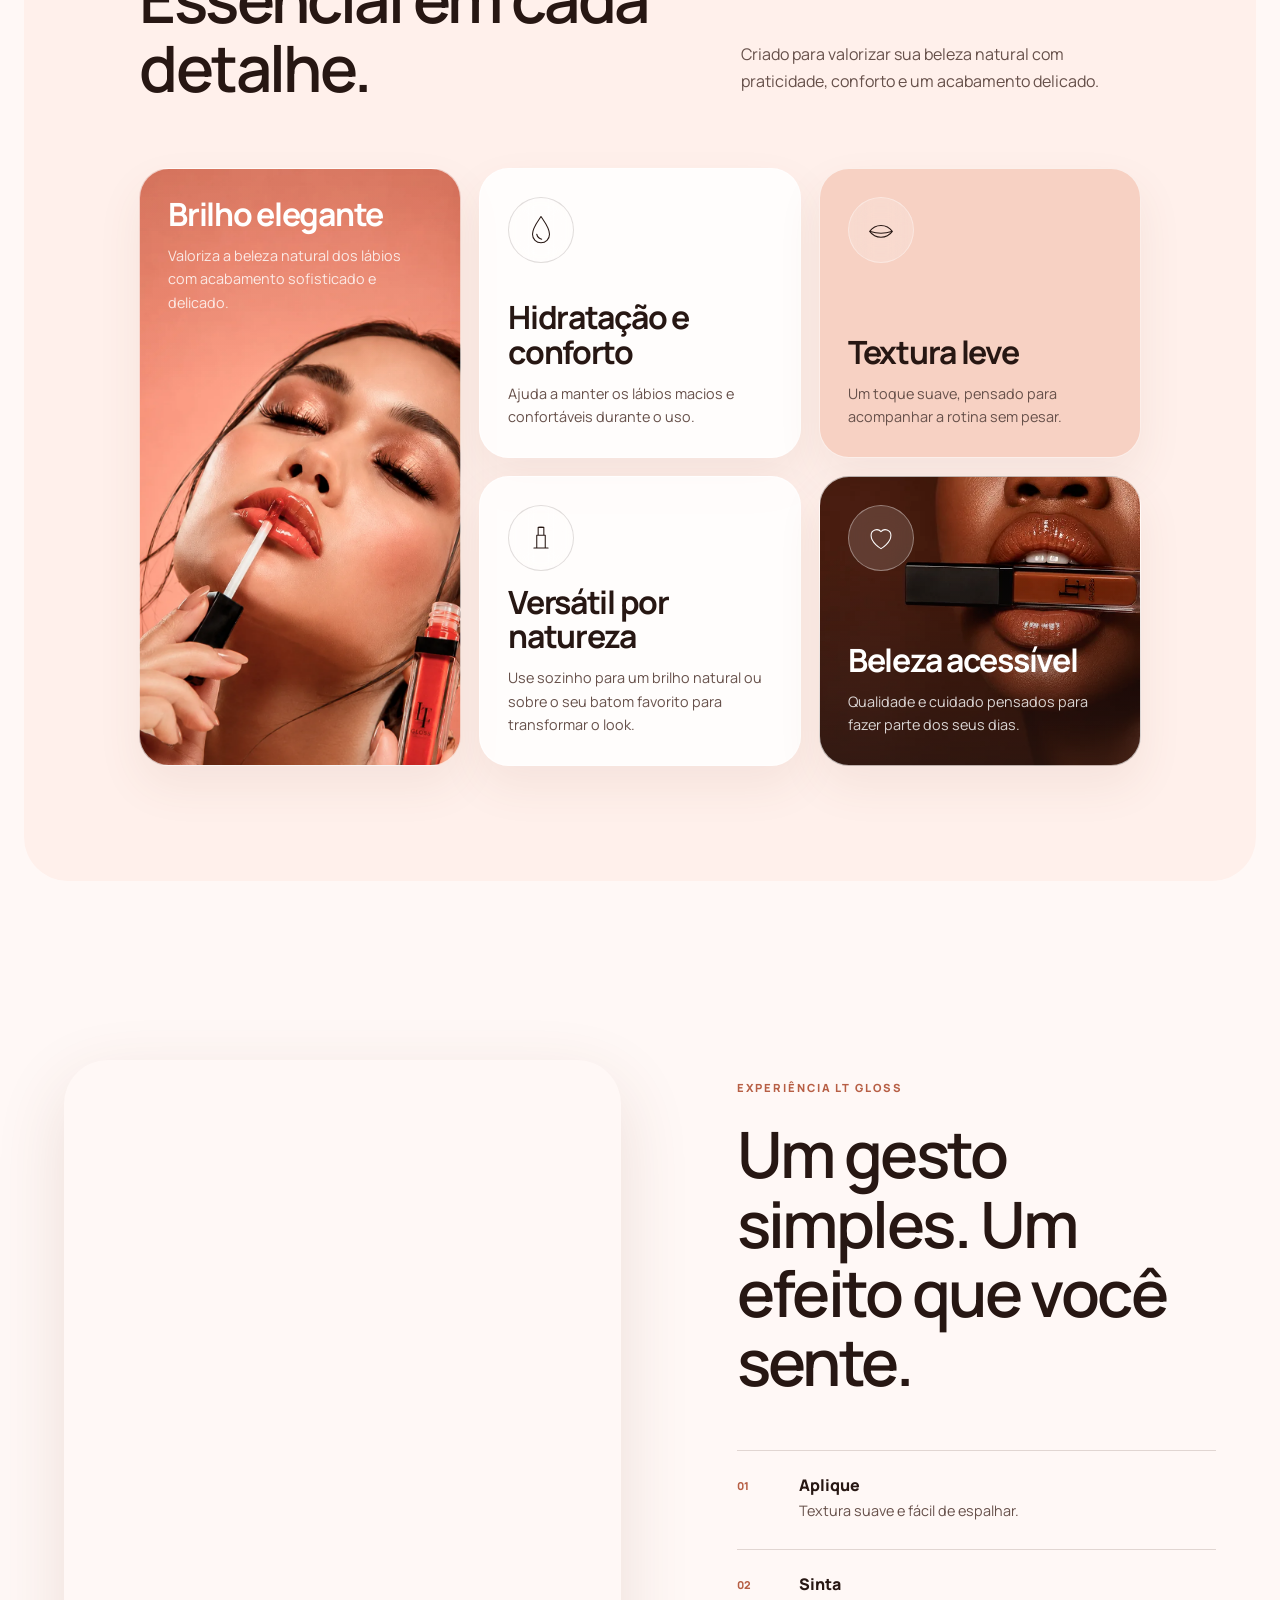
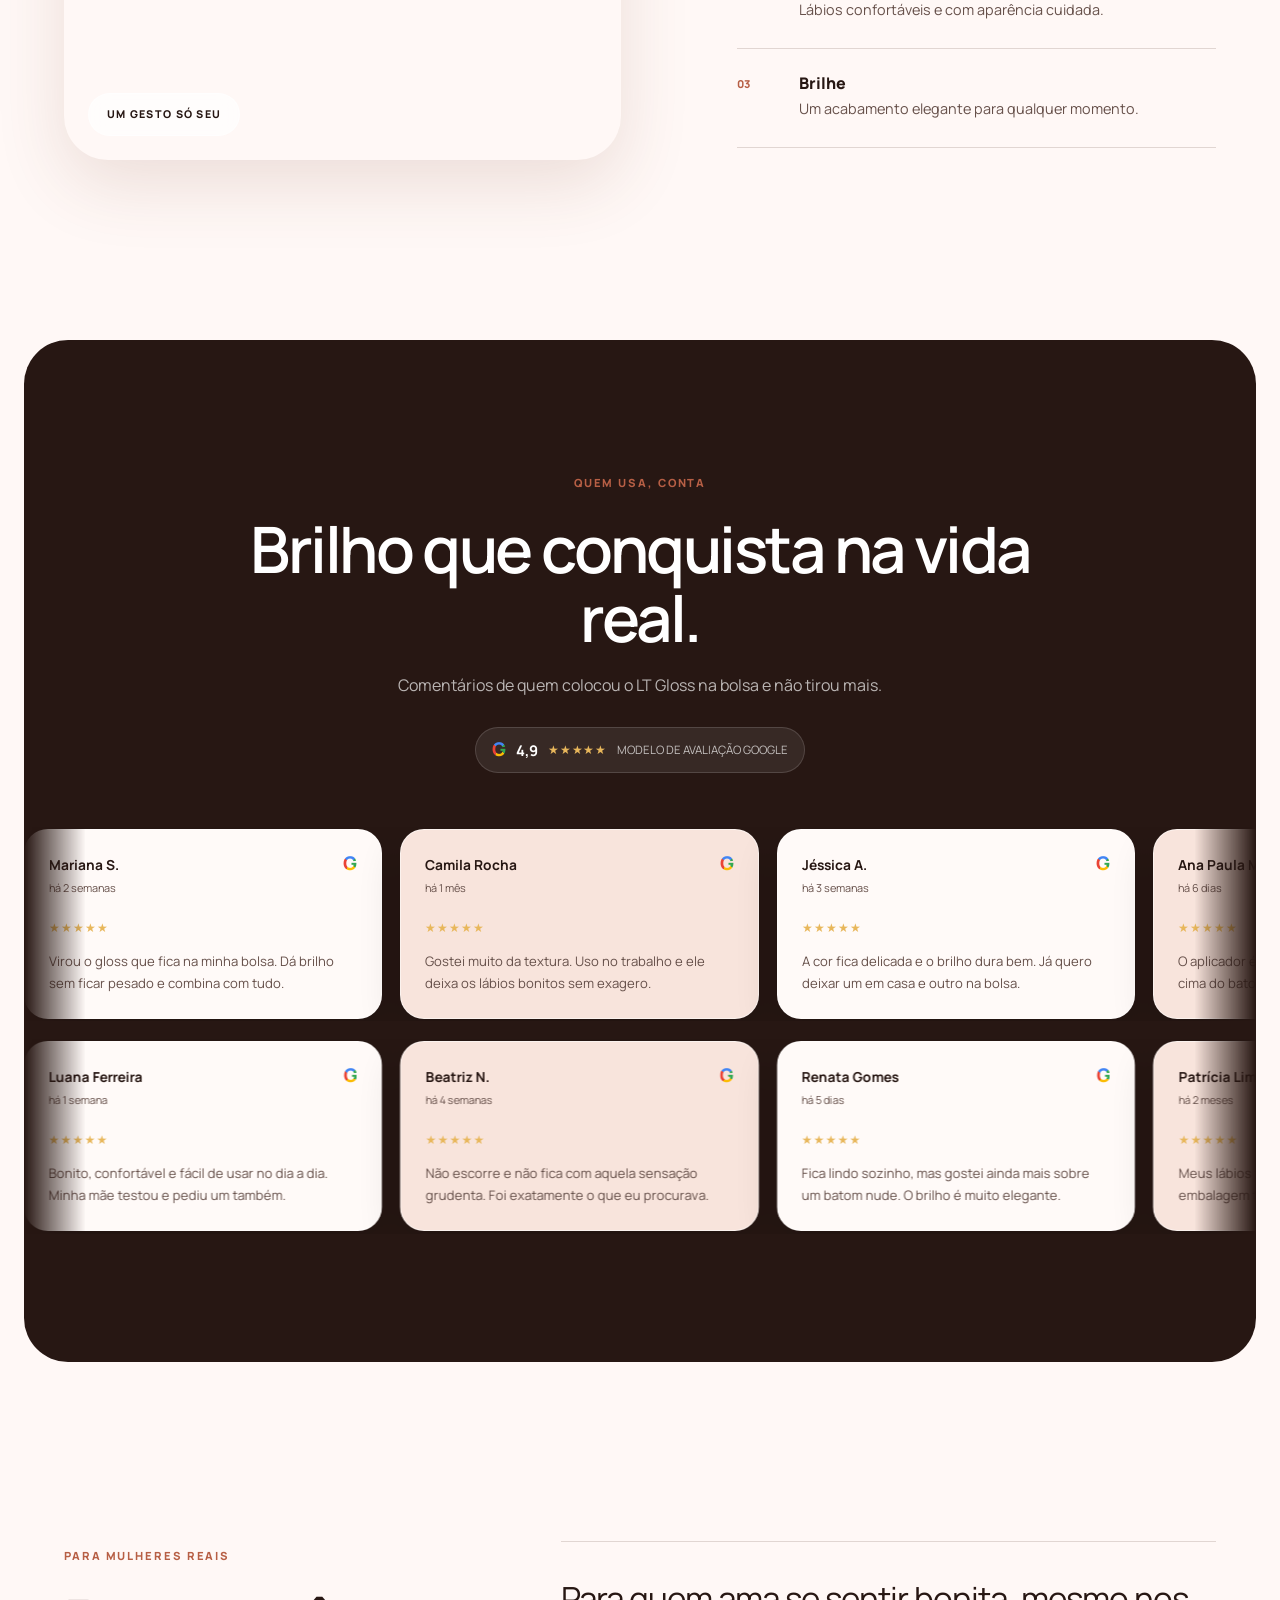
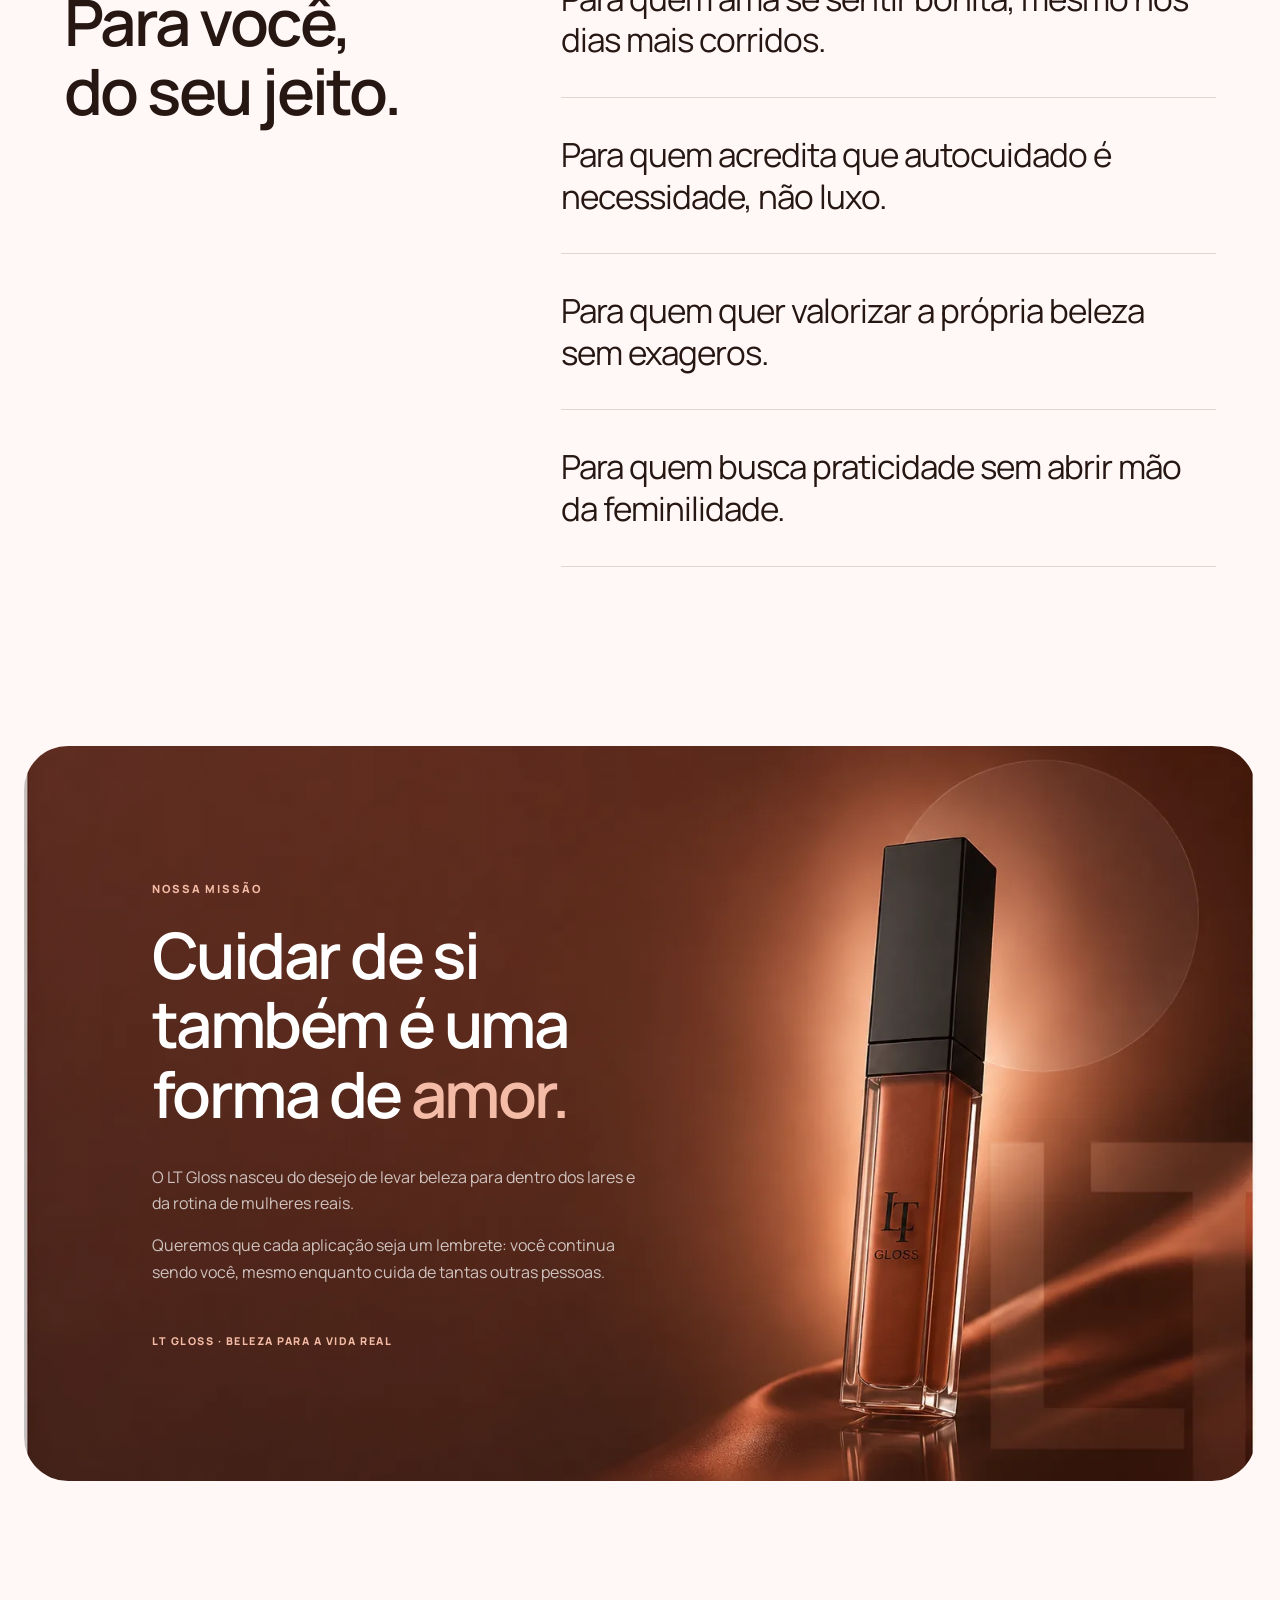
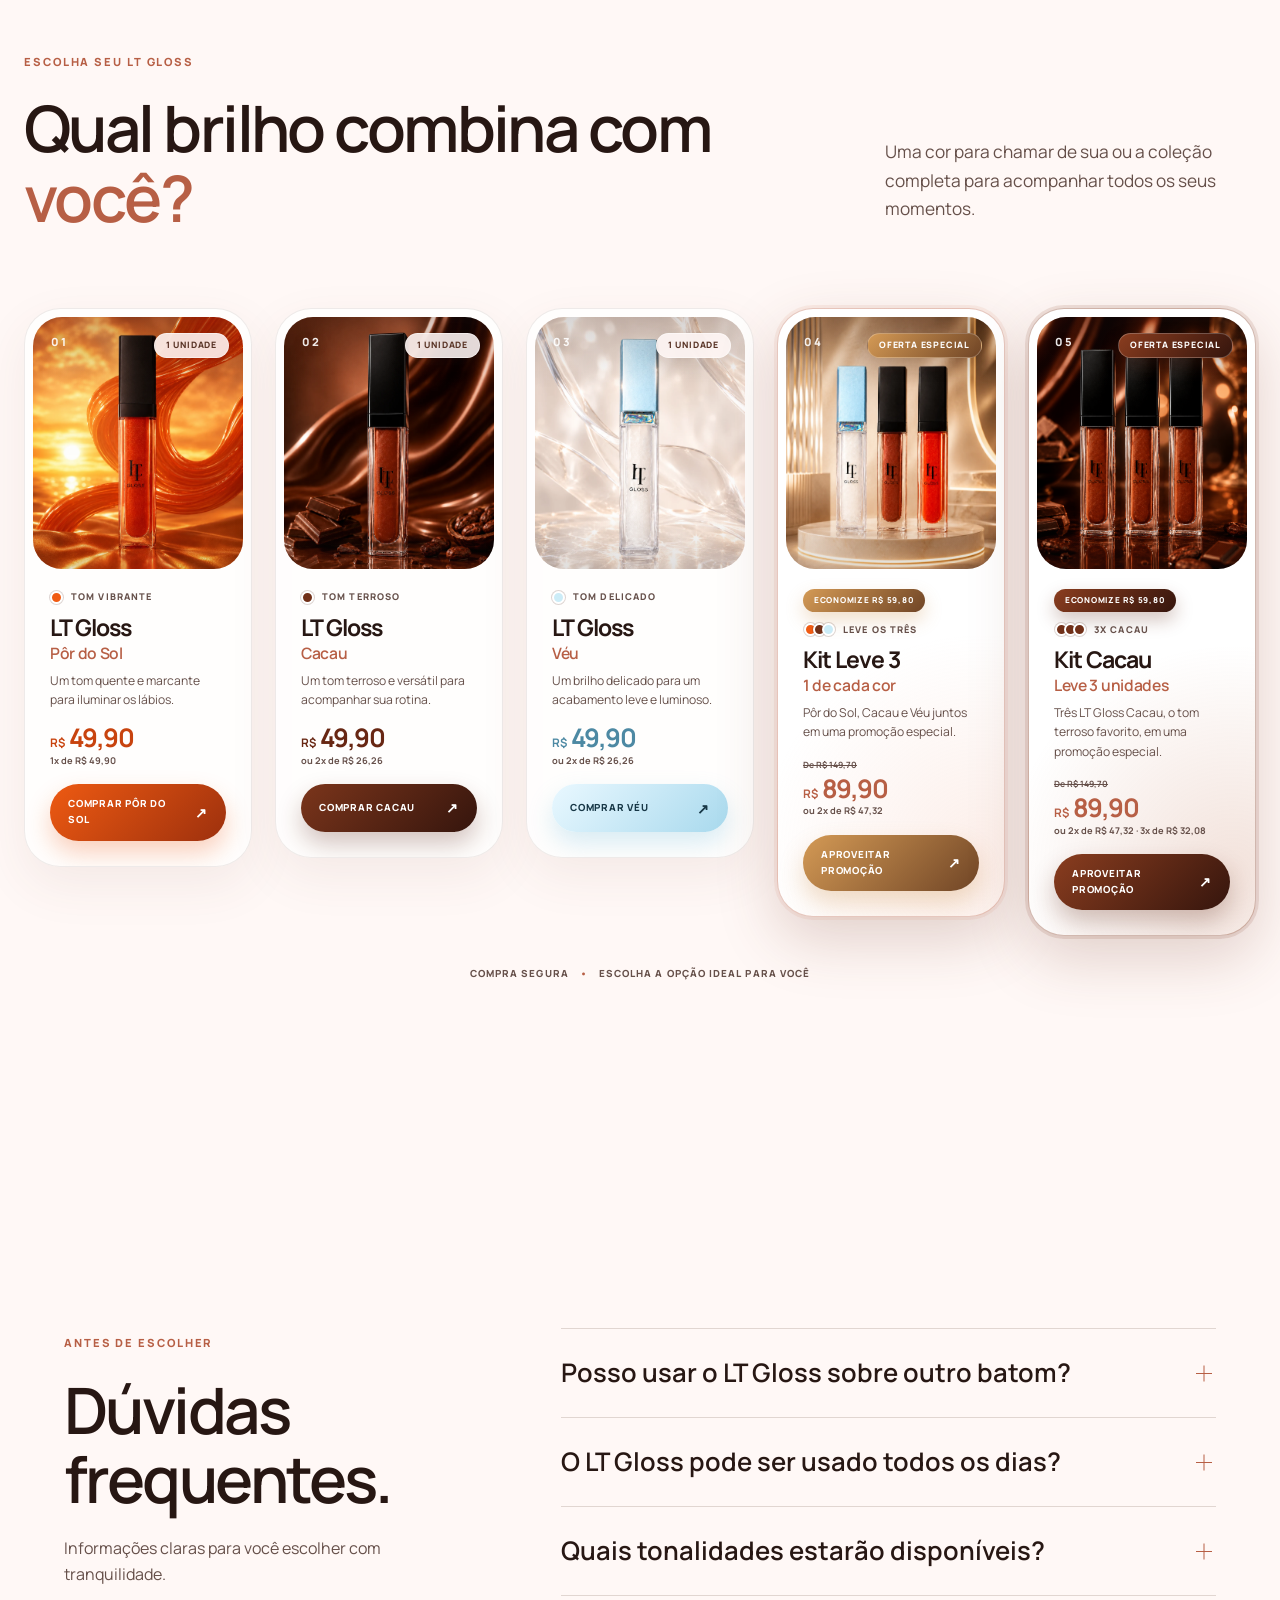
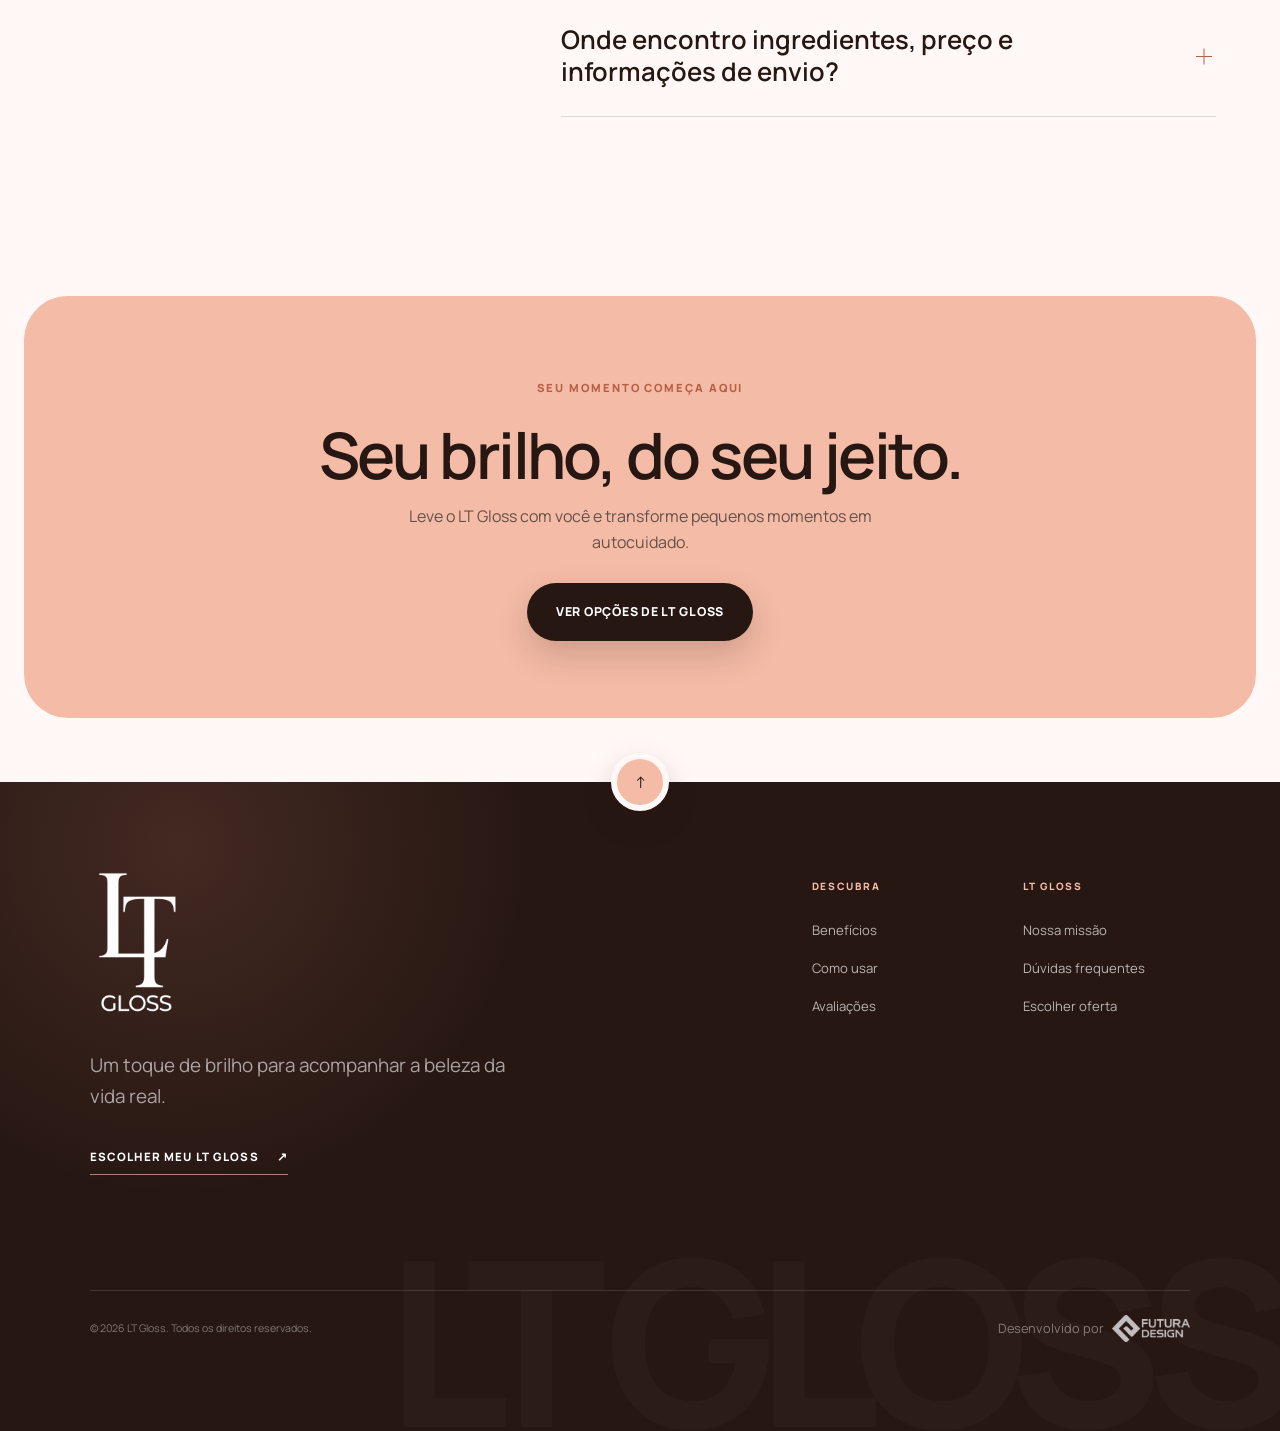
==== commit 5c75b825: "Adiciona oferta Kit 3x Cacau por R$ 89,90 Novo card promocional na secao de ofertas com tres LT Glos" ====
--- a/index.html
+++ b/index.html
@@ -605,6 +605,46 @@
               </a>
             </div>
           </article>
+
+          <article class="offer-card offer-card--cacao-kit reveal">
+            <div class="offer-card__media">
+              <img
+                src="./assets/kitcacau.png"
+                alt="Kit com três LT Gloss Cacau"
+                width="1122"
+                height="1402"
+                loading="lazy"
+                decoding="async"
+              />
+              <span class="offer-card__number" aria-hidden="true">05</span>
+              <span class="offer-card__tag">Oferta especial</span>
+            </div>
+            <div class="offer-card__content">
+              <span class="offer-card__promo">Economize R$ 59,80</span>
+              <div class="offer-card__shade">
+                <span class="shade-stack" aria-hidden="true">
+                  <span class="shade-dot shade-dot--y"></span>
+                  <span class="shade-dot shade-dot--y"></span>
+                  <span class="shade-dot shade-dot--y"></span>
+                </span>
+                <span>3x Cacau</span>
+              </div>
+              <h3>Kit Cacau <em>Leve 3 unidades</em></h3>
+              <p>Três LT Gloss Cacau, o tom terroso favorito, em uma promoção especial.</p>
+              <div class="offer-card__price offer-card__price--promo" aria-label="Preço promocional: 89 reais e 90 centavos">
+                <span class="offer-card__old-price">De R$ 149,70</span>
+                <strong><small>R$</small> 89,90</strong>
+                <span>ou 2x de R$ 47,32 · 3x de R$ 32,08</span>
+              </div>
+              <a
+                class="offer-card__cta"
+                href="https://ev.braip.com/checkout/plar4v4w/chex0ork?currency=BRL"
+                aria-label="Comprar Kit Cacau Leve 3"
+              >
+                Aproveitar promoção <span aria-hidden="true">↗</span>
+              </a>
+            </div>
+          </article>
         </div>
 
         <p class="offers__note reveal">
--- a/styles.css
+++ b/styles.css
@@ -884,7 +884,7 @@
 
 .offers__grid {
   display: grid;
-  grid-template-columns: repeat(4, minmax(0, 1fr));
+  grid-template-columns: repeat(5, minmax(0, 1fr));
   gap: clamp(14px, 1.8vw, 24px);
   align-items: stretch;
 }
@@ -946,12 +946,43 @@
   --offer-glow: rgba(205, 145, 76, 0.3);
 }
 
+.offer-card--cacao-kit {
+  --offer-accent: #8a3d1f;
+  --offer-accent-dark: #35150d;
+  --offer-glow: rgba(91, 37, 20, 0.27);
+  border-color: rgba(123, 53, 27, 0.35);
+  background:
+    radial-gradient(circle at 90% 90%, rgba(199, 124, 92, 0.22), transparent 38%),
+    var(--white);
+  box-shadow:
+    0 0 0 3px rgba(123, 53, 27, 0.12),
+    0 22px 60px rgba(117, 64, 46, 0.22);
+}
+
 .offer-card--sun:hover,
 .offer-card--cacao:hover,
 .offer-card--veil:hover,
-.offer-card--kit:hover {
+.offer-card--kit:hover,
+.offer-card--cacao-kit:hover {
   border-color: var(--offer-accent);
   box-shadow: 0 26px 64px var(--offer-glow);
+}
+
+.offer-card--cacao-kit .offer-card__tag,
+.offer-card--cacao-kit .offer-card__promo {
+  border-color: rgba(255, 255, 255, 0.24);
+  background: linear-gradient(135deg, var(--offer-accent), var(--offer-accent-dark));
+  box-shadow: 0 8px 18px var(--offer-glow);
+  color: var(--white);
+}
+
+.offer-card--cacao-kit .offer-card__cta {
+  background: linear-gradient(135deg, var(--offer-accent), var(--offer-accent-dark));
+  box-shadow: 0 12px 24px var(--offer-glow);
+}
+
+.offer-card--cacao-kit .offer-card__media img {
+  object-position: center;
 }
 
 .offer-card__media {
@@ -1268,6 +1299,39 @@
   color: var(--terracotta);
 }
 
+@media (min-width: 801px) {
+  .offers__grid {
+    align-items: start;
+  }
+
+  .offer-card__content {
+    padding-top: 20px;
+  }
+
+  .offer-card__promo,
+  .offer-card__shade {
+    margin-bottom: 10px;
+  }
+
+  .offer-card__content h3 {
+    margin-bottom: 9px;
+  }
+
+  .offer-card__content p {
+    min-height: 3.2em;
+    margin-bottom: 16px;
+  }
+
+  .offer-card__price {
+    margin-top: 0;
+    margin-bottom: 16px;
+  }
+
+  .offer-card__cta {
+    min-height: 48px;
+  }
+}
+
 .faq {
   display: grid;
   grid-template-columns: 0.72fr 1.28fr;
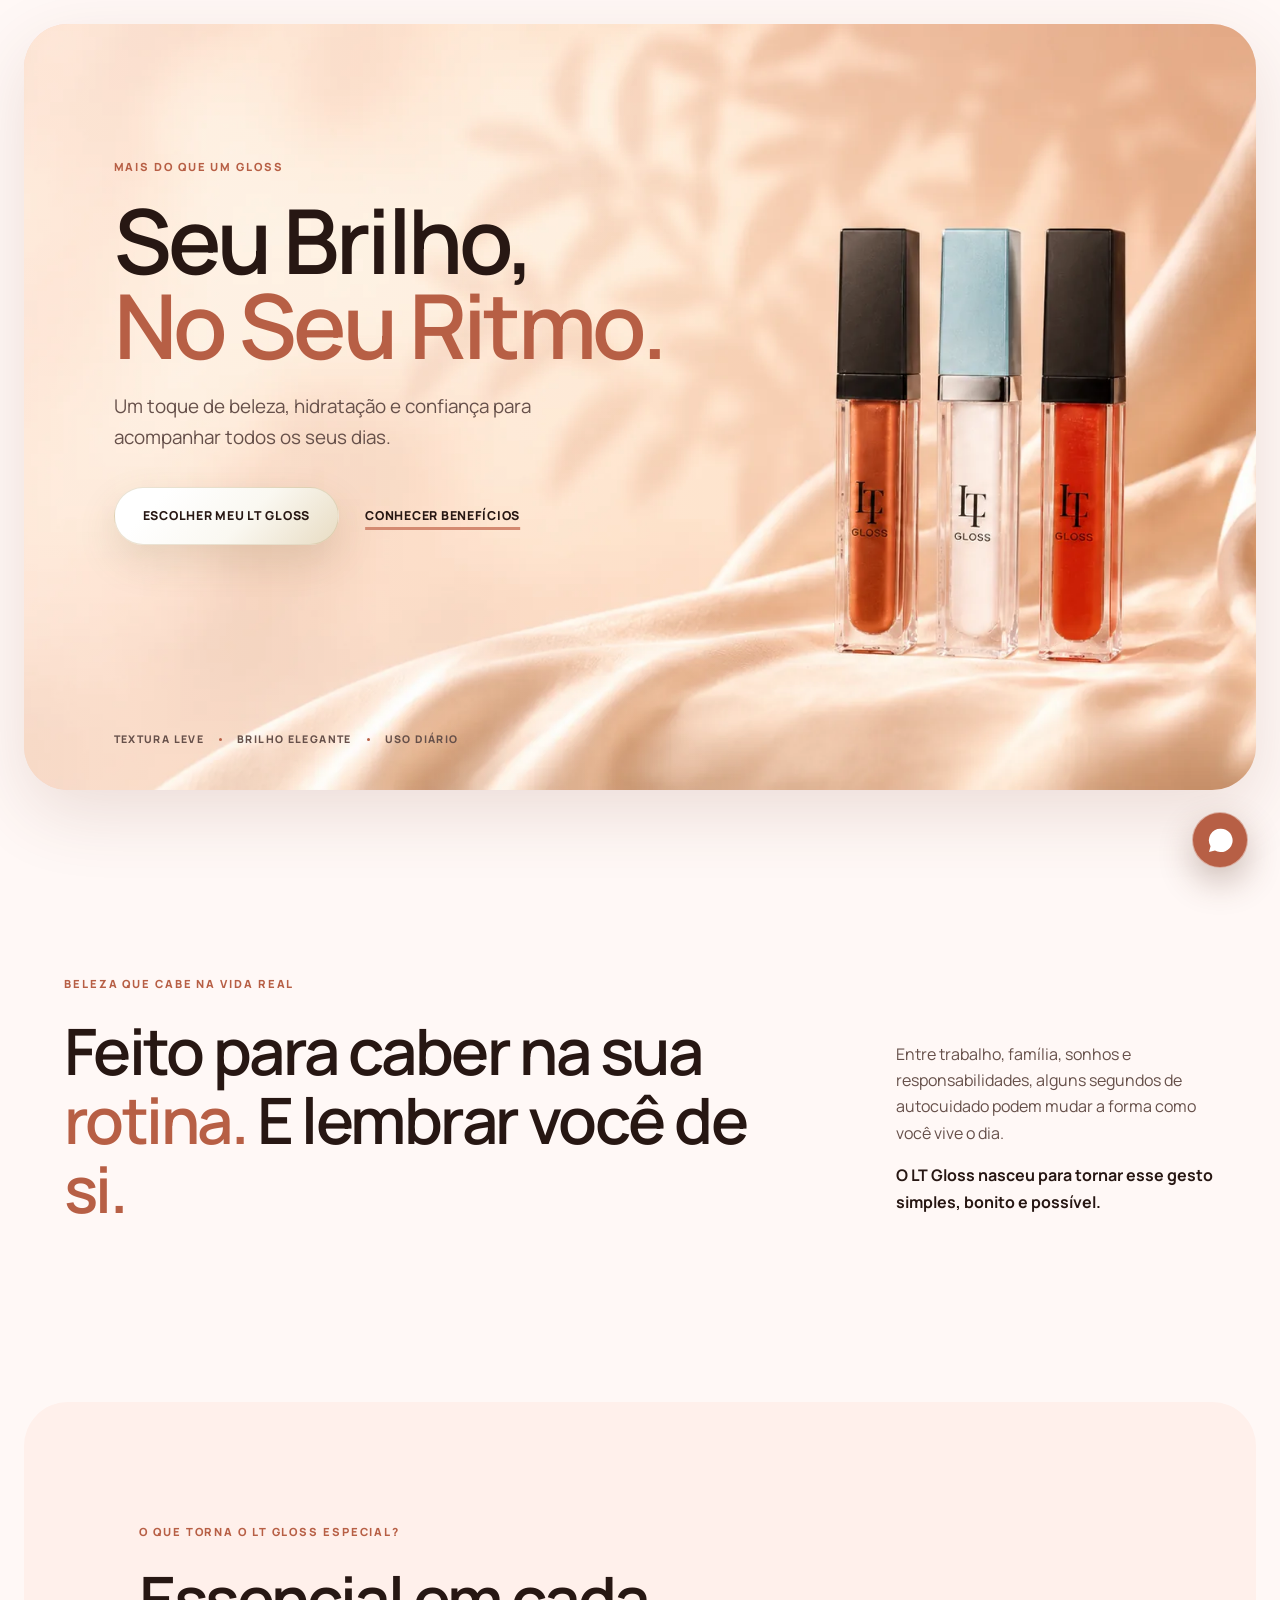
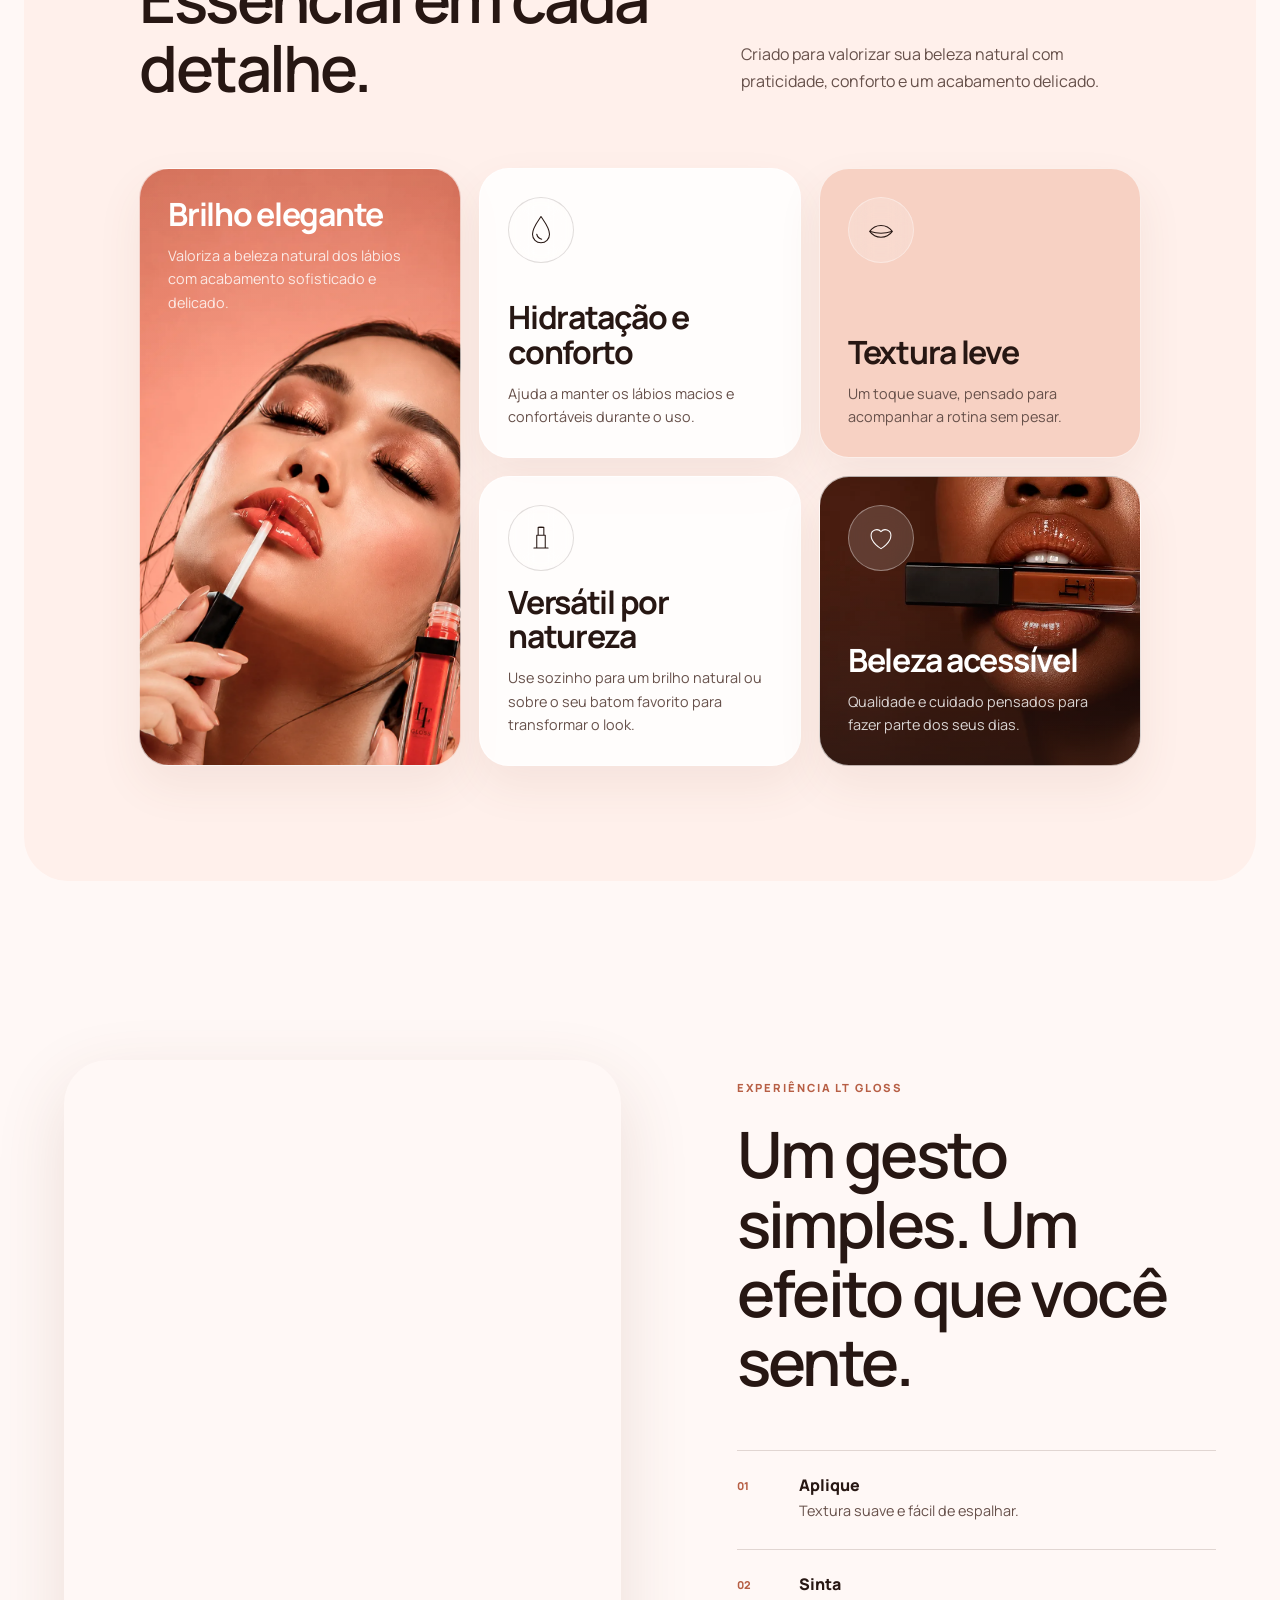
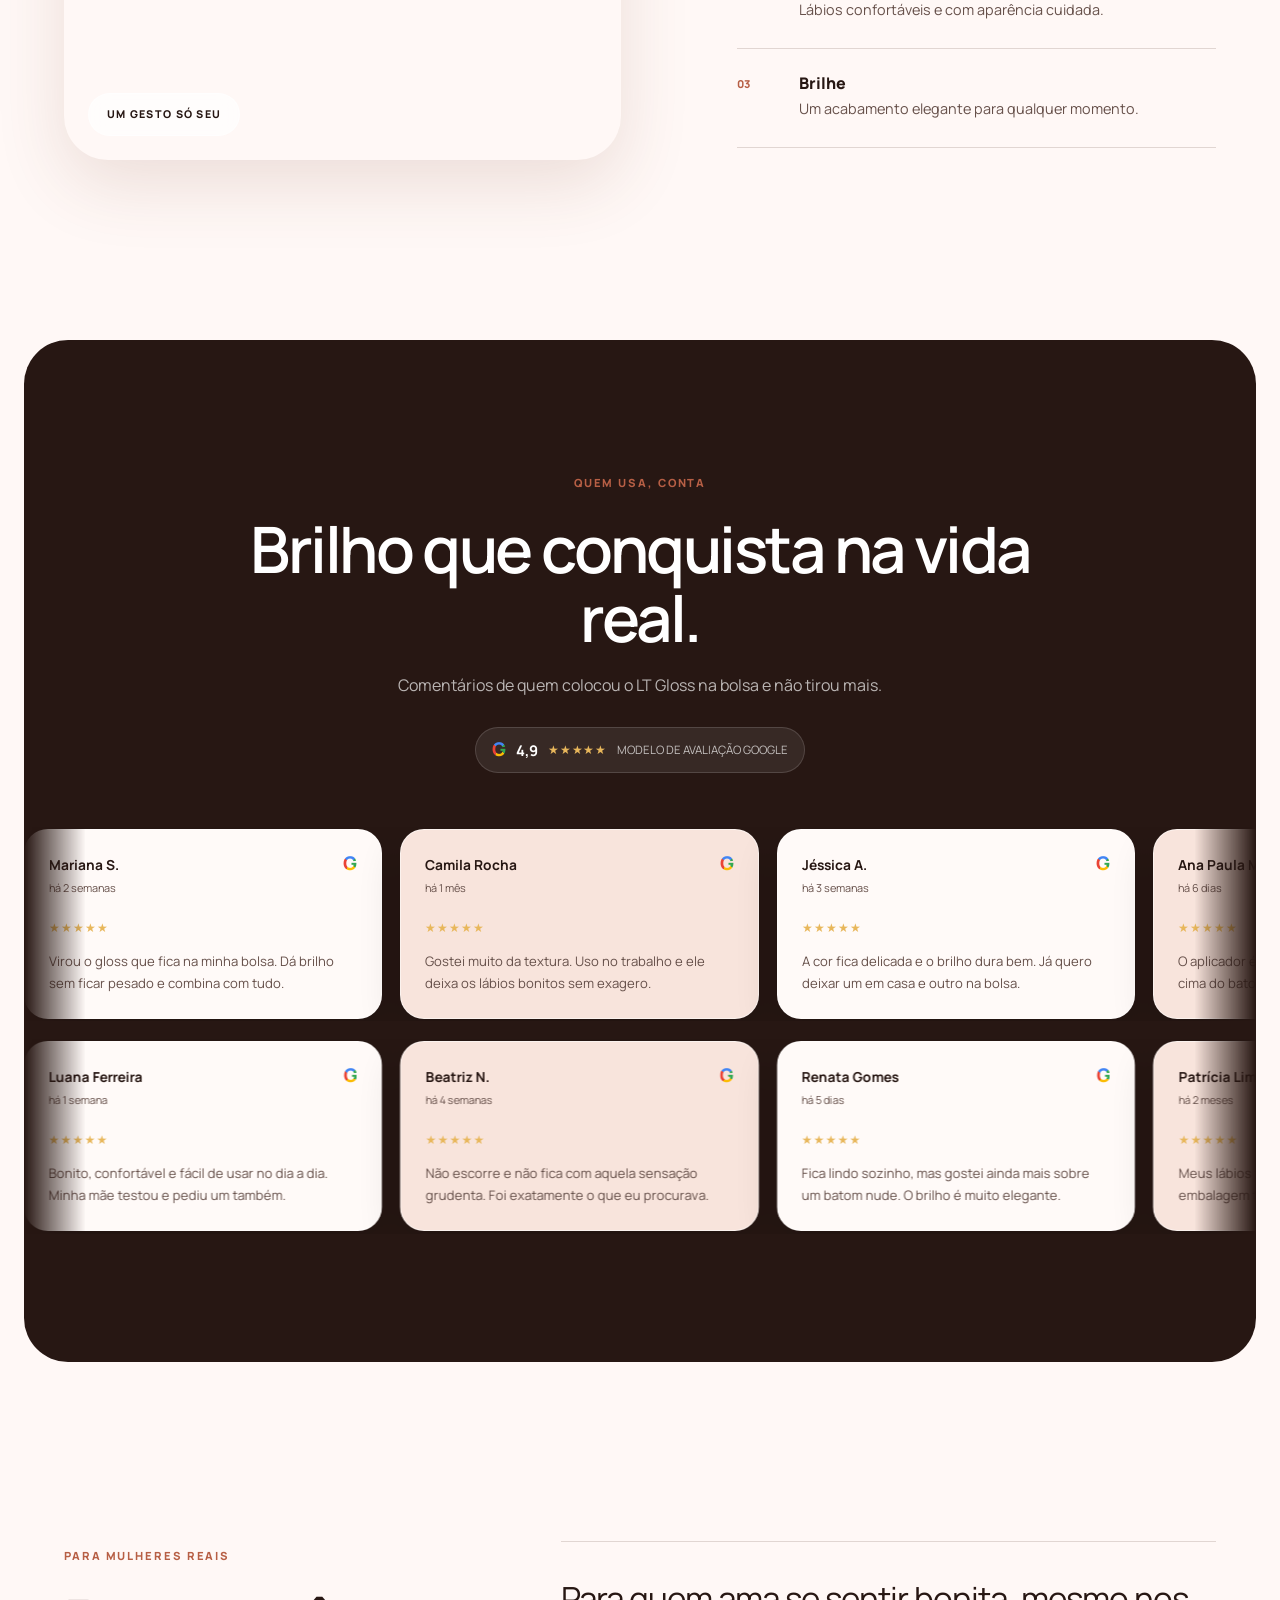
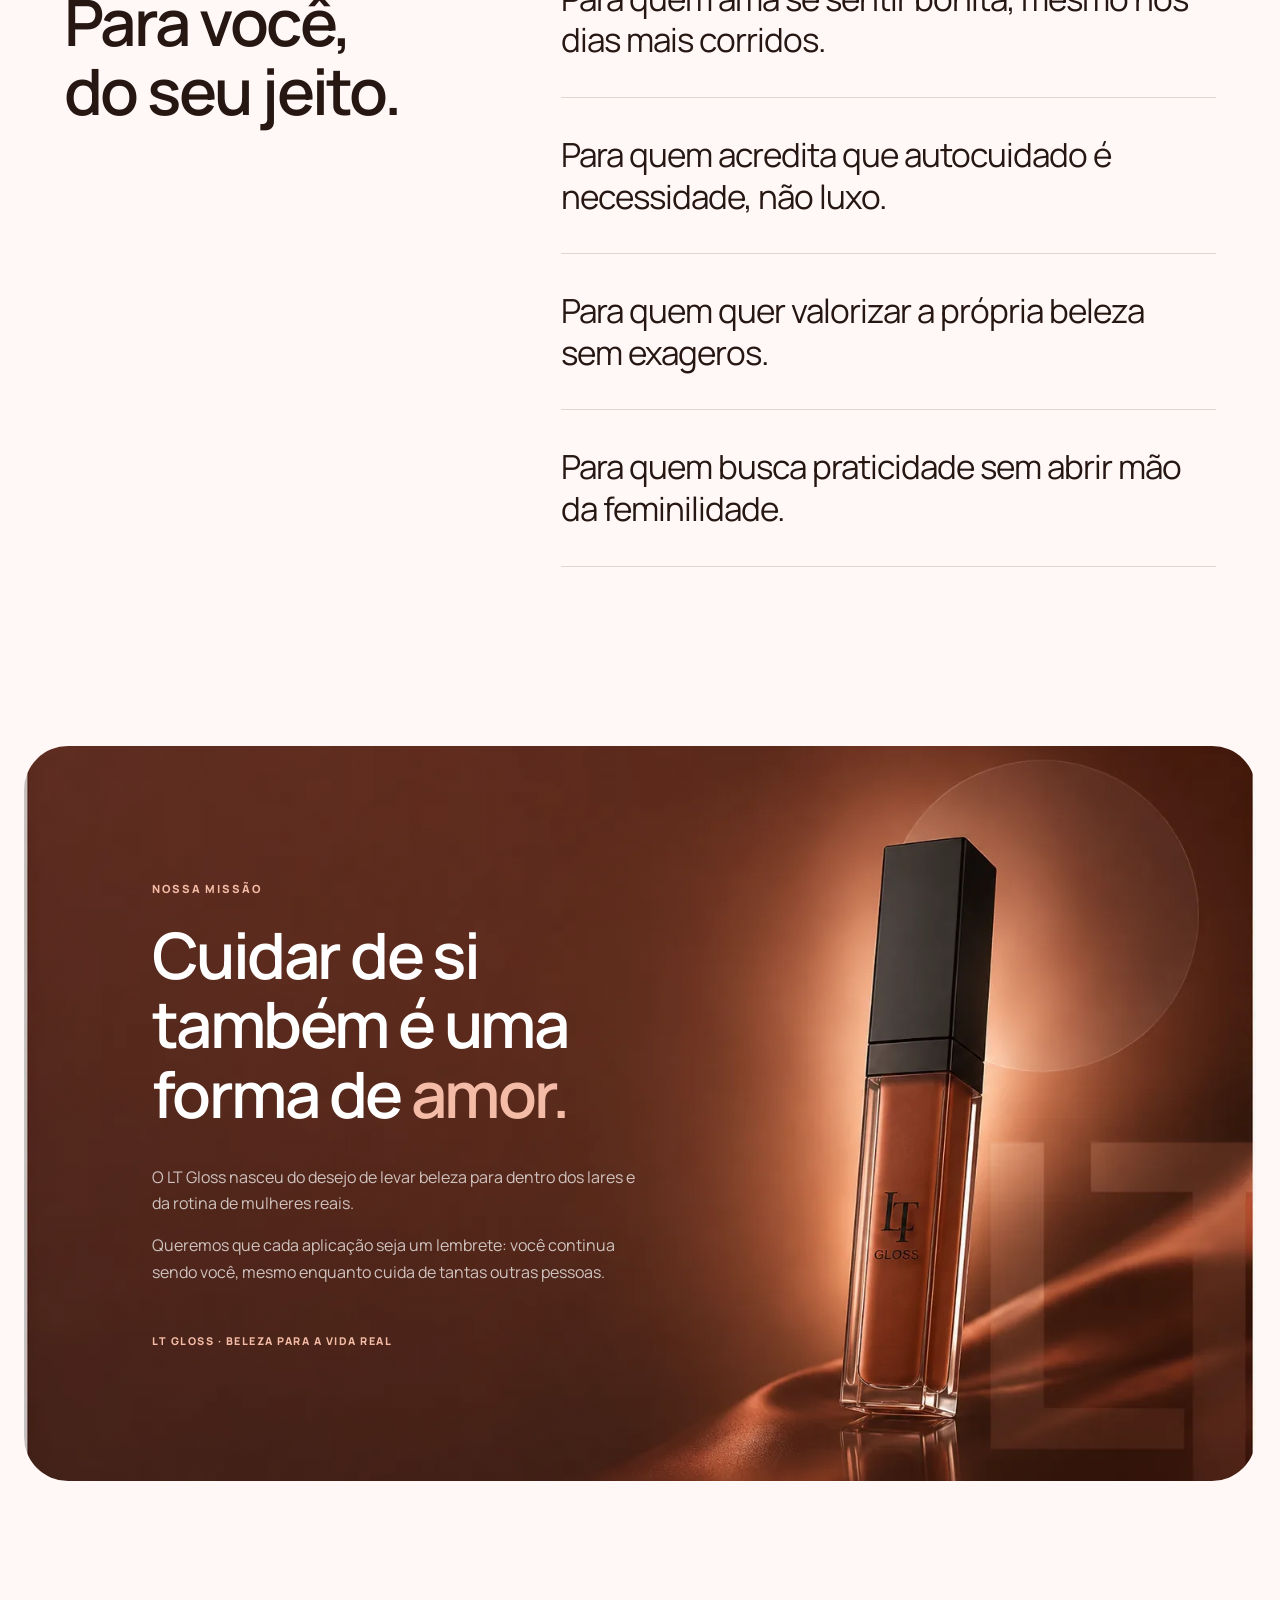
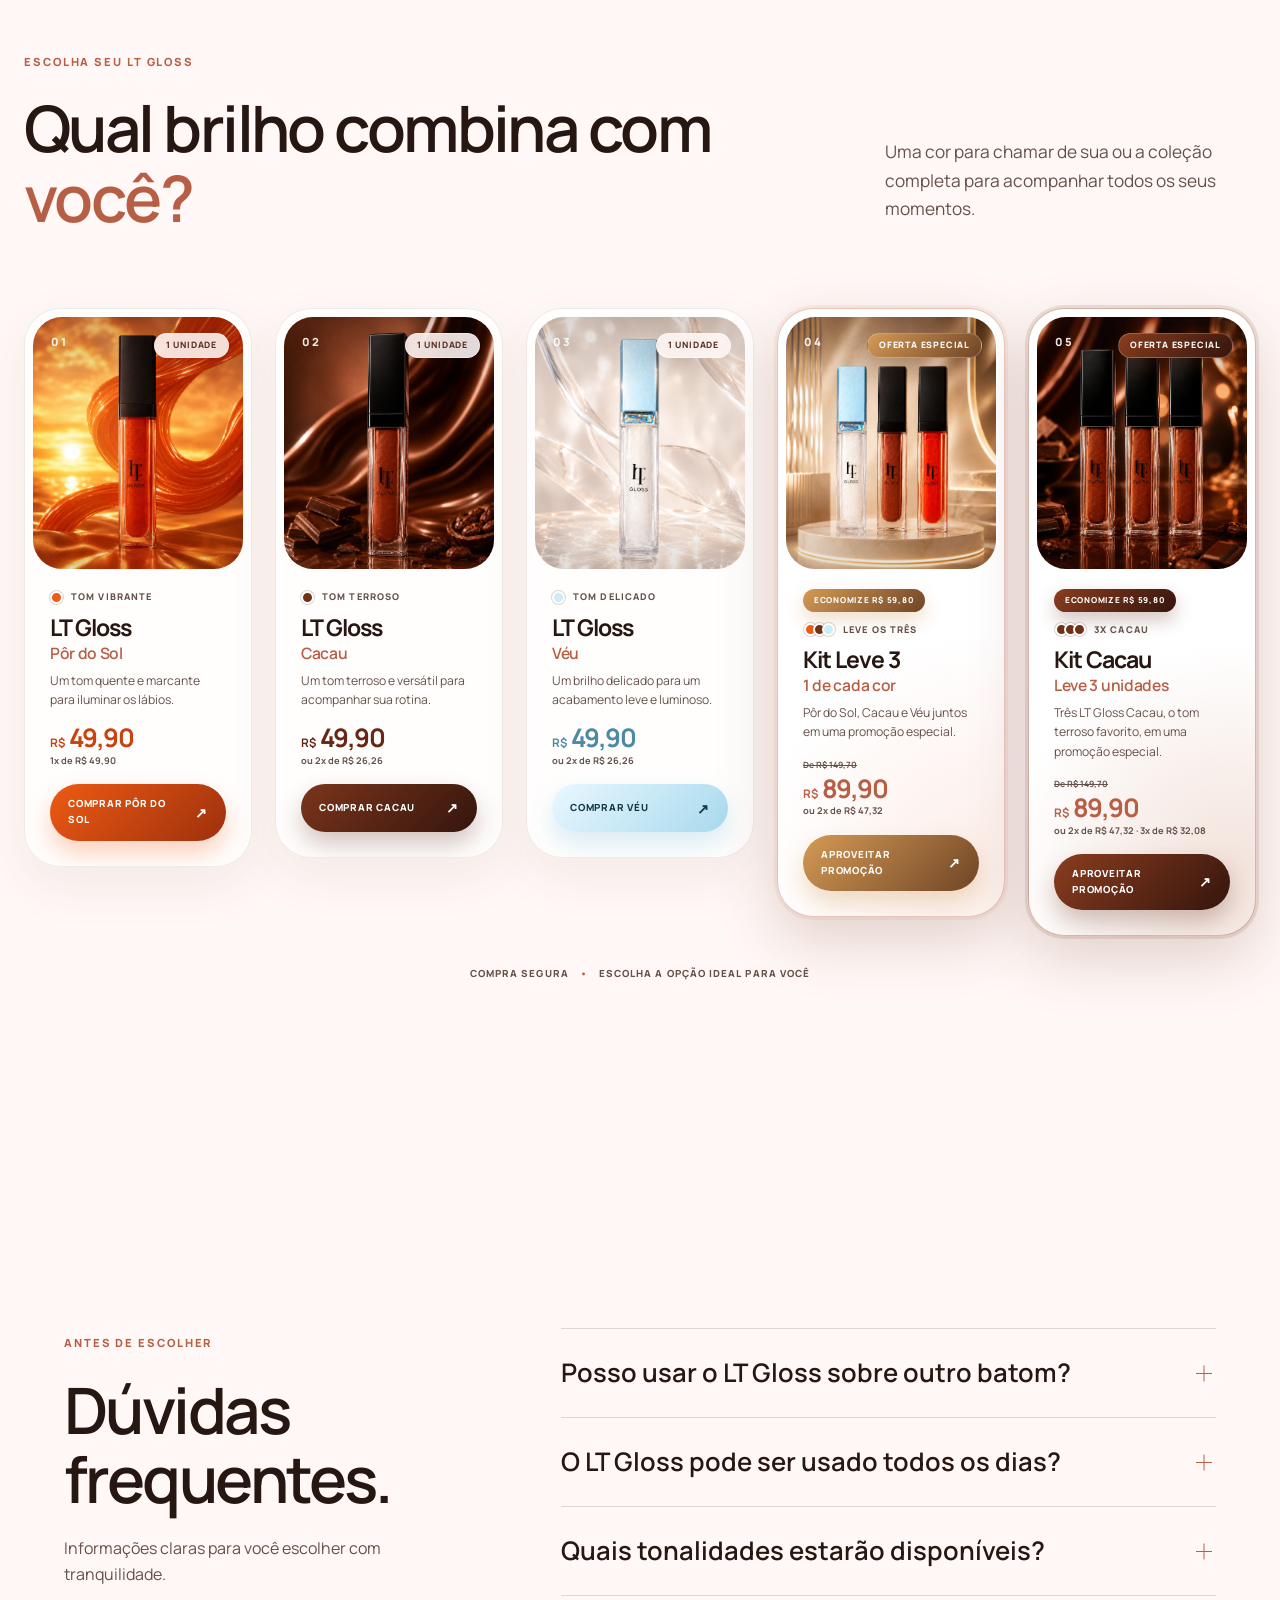
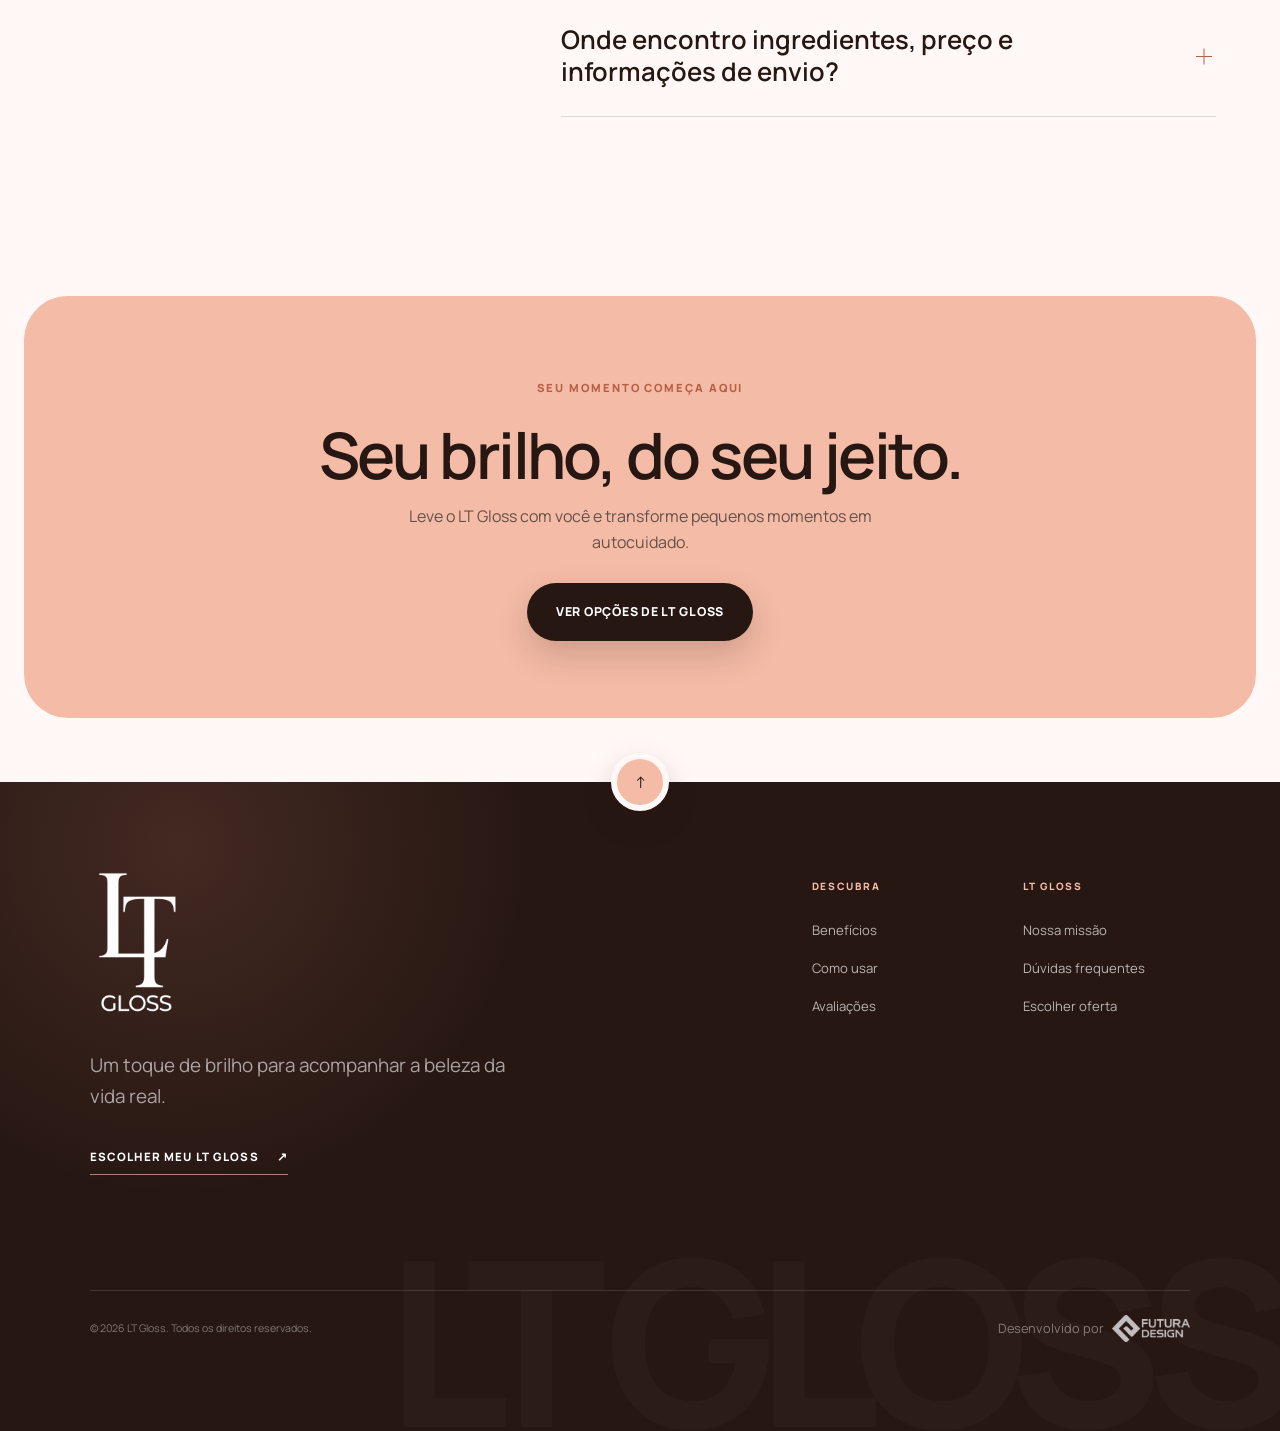
==== commit ce262dc4: "Converte imagem do Kit Cacau de PNG para WebP kitcacau.png (1.9 MB) substituido por kitcacau.webp (~" ====
--- a/index.html
+++ b/index.html
@@ -609,7 +609,7 @@
           <article class="offer-card offer-card--cacao-kit reveal">
             <div class="offer-card__media">
               <img
-                src="./assets/kitcacau.png"
+                src="./assets/kitcacau.webp"
                 alt="Kit com três LT Gloss Cacau"
                 width="1122"
                 height="1402"
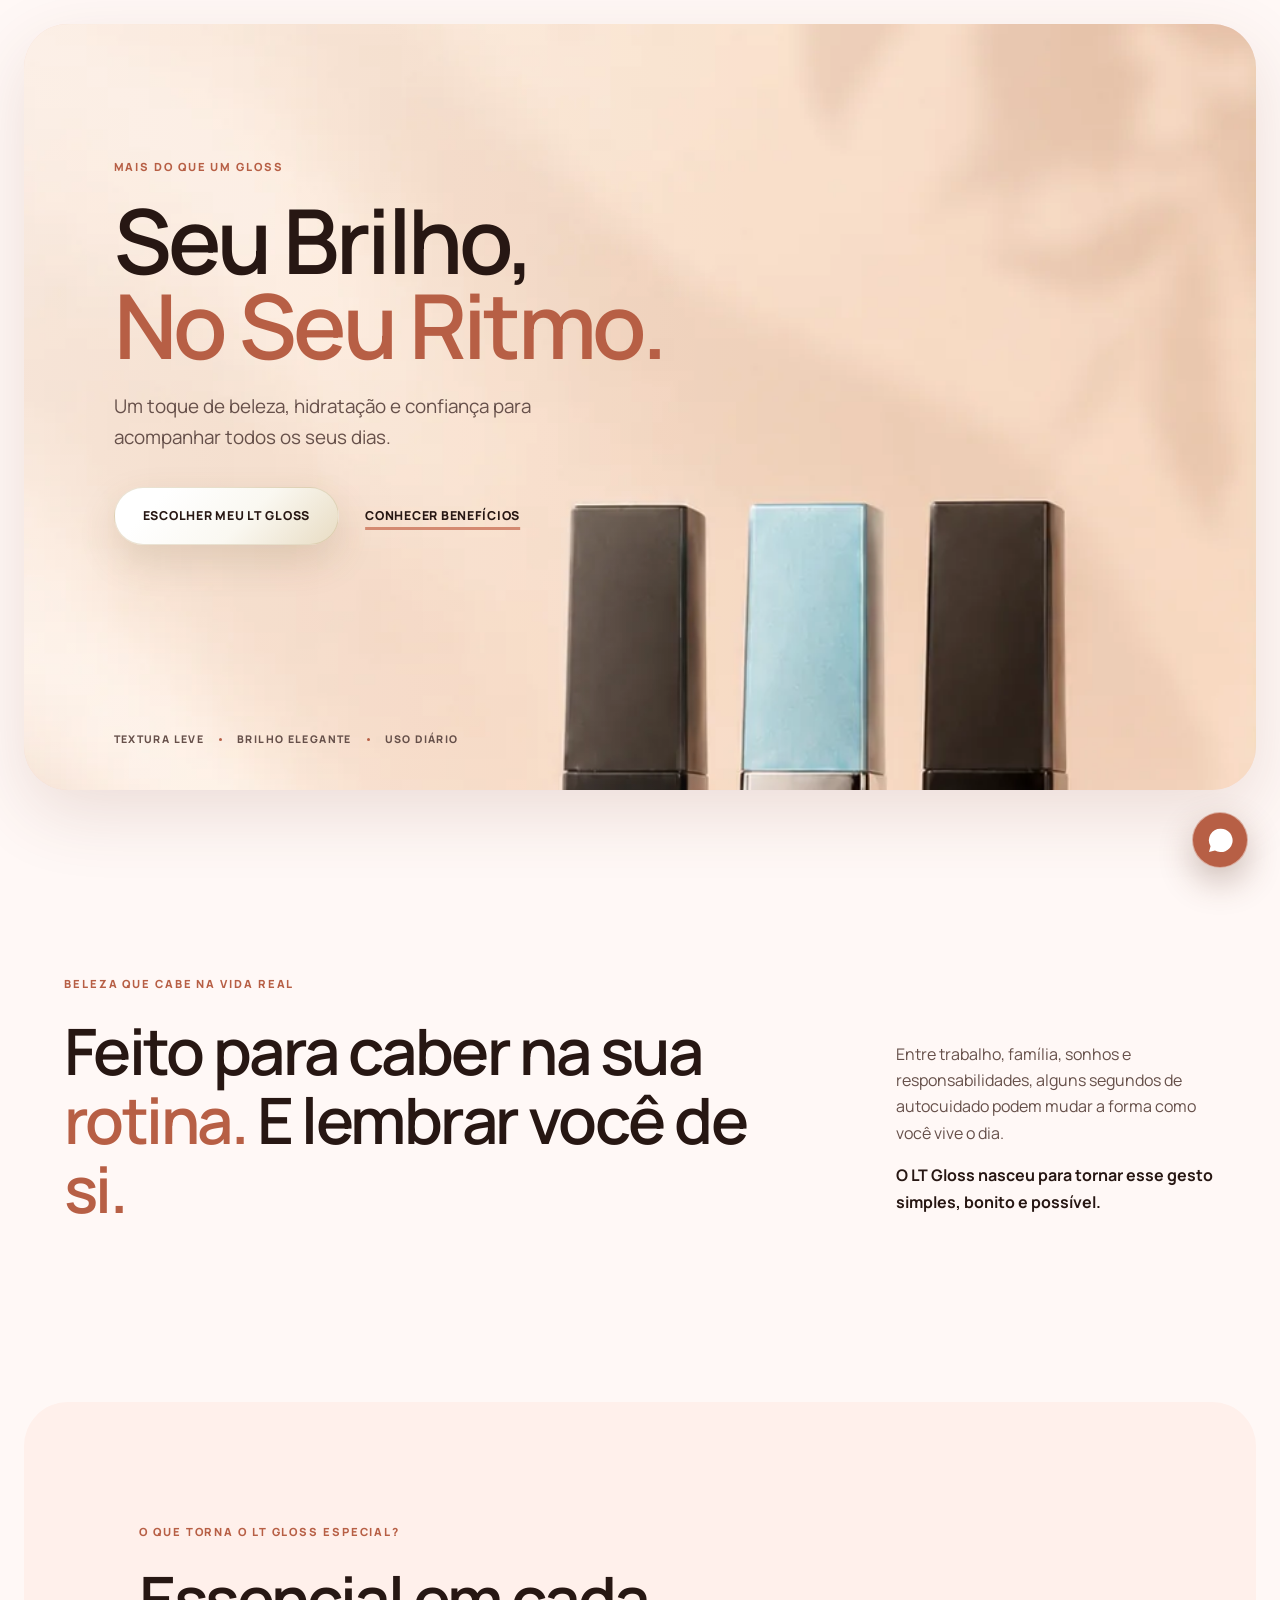
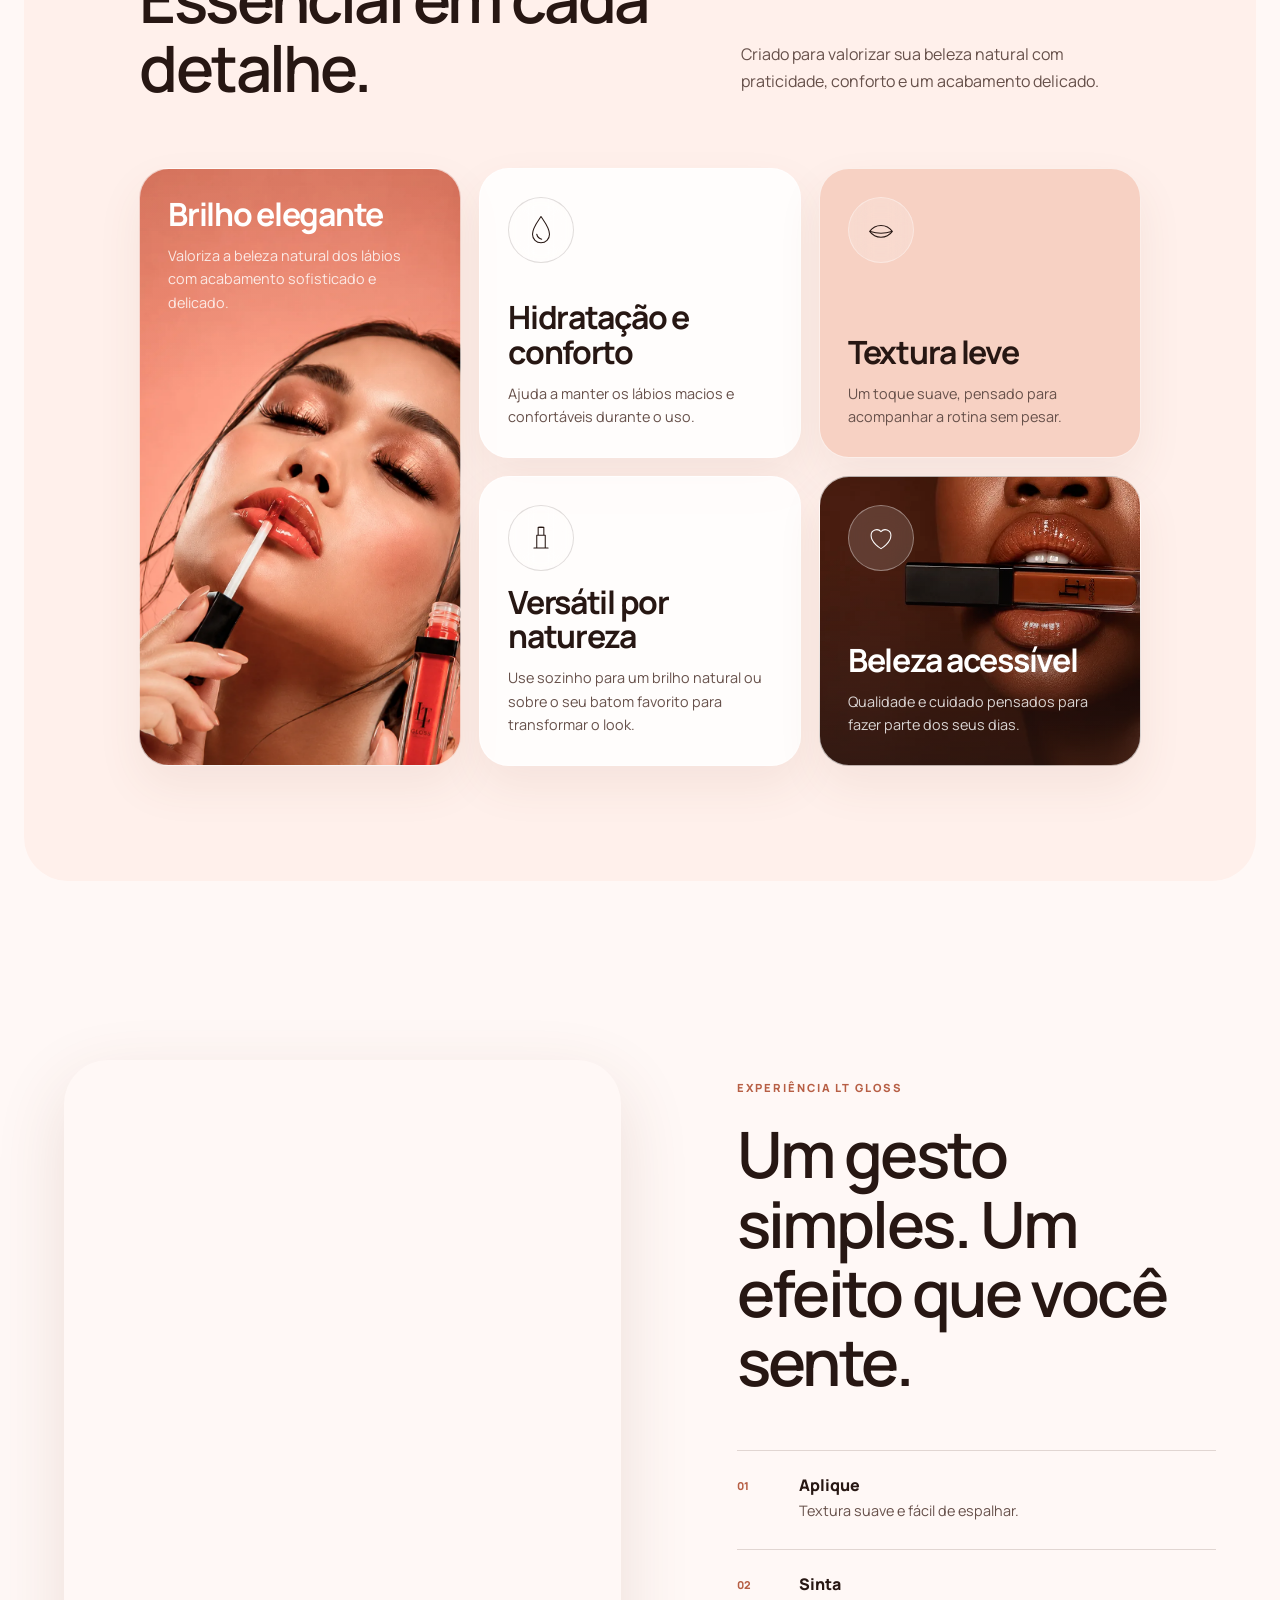
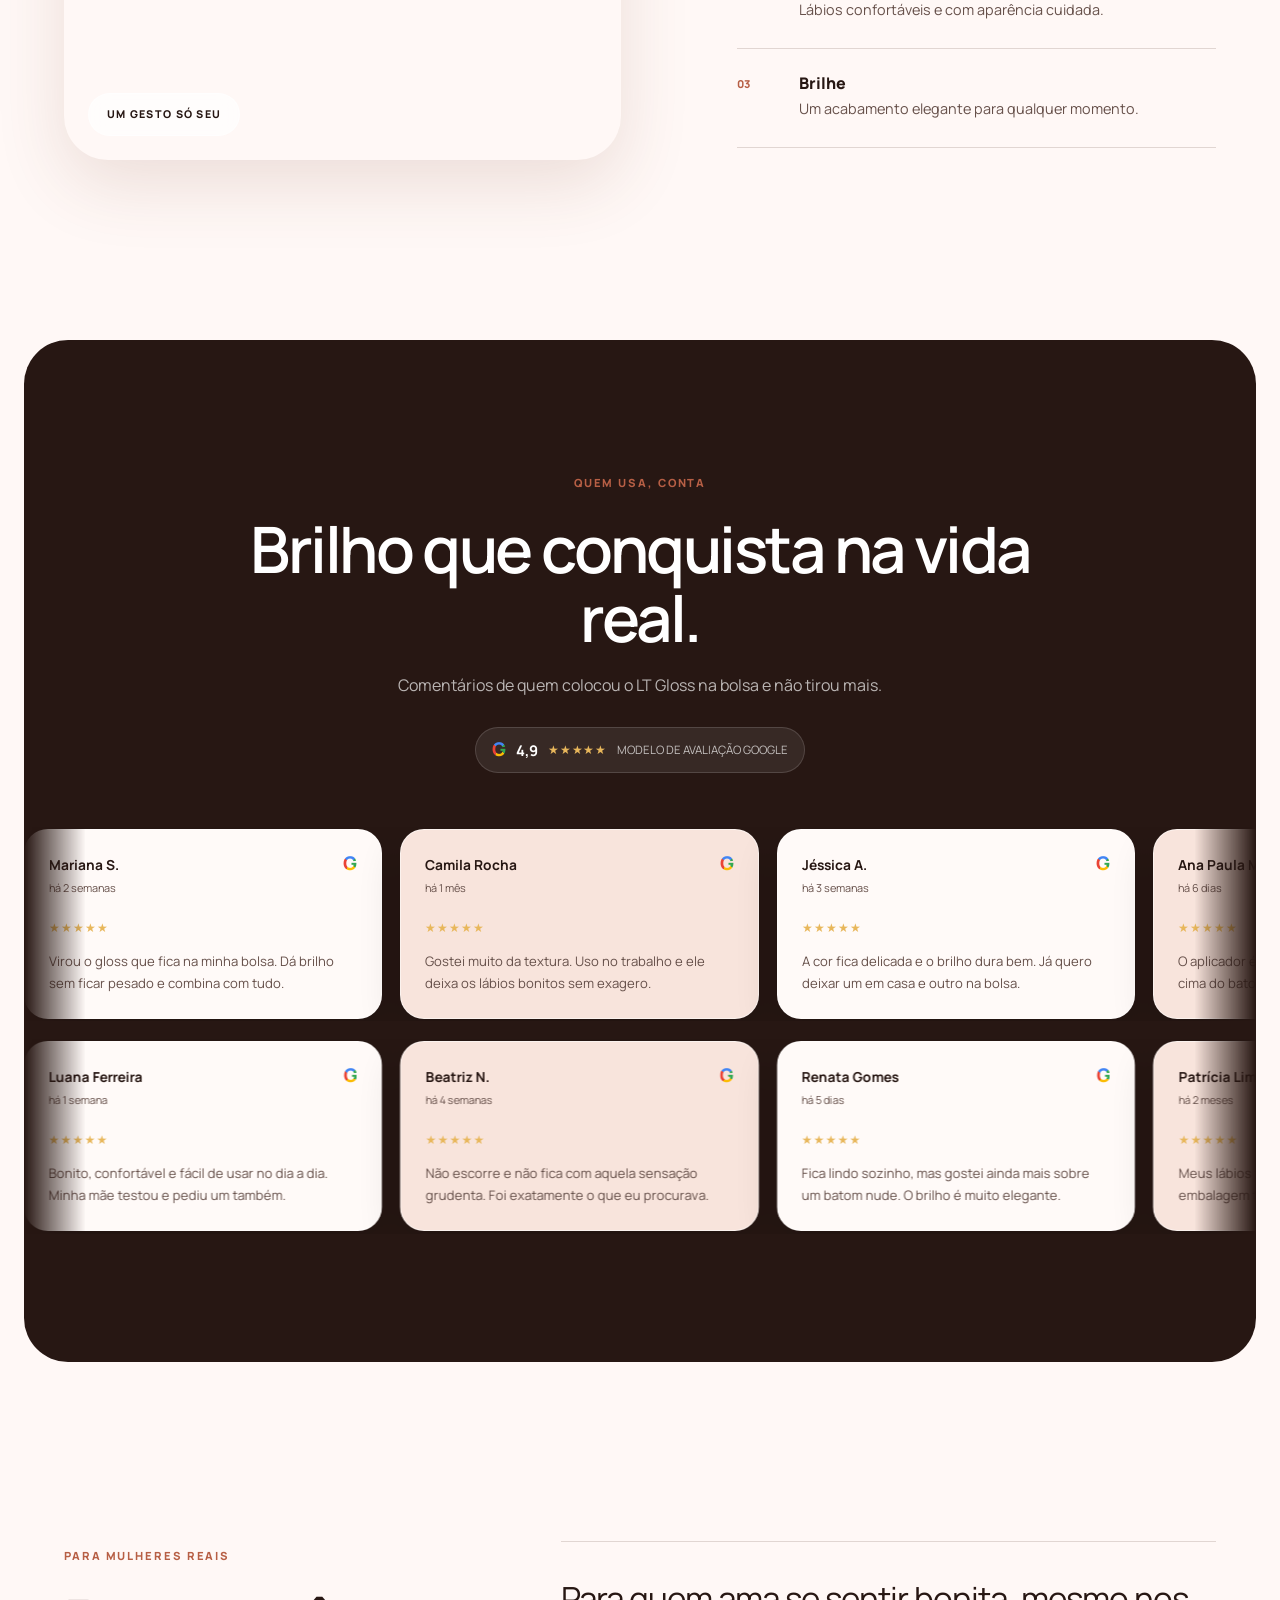
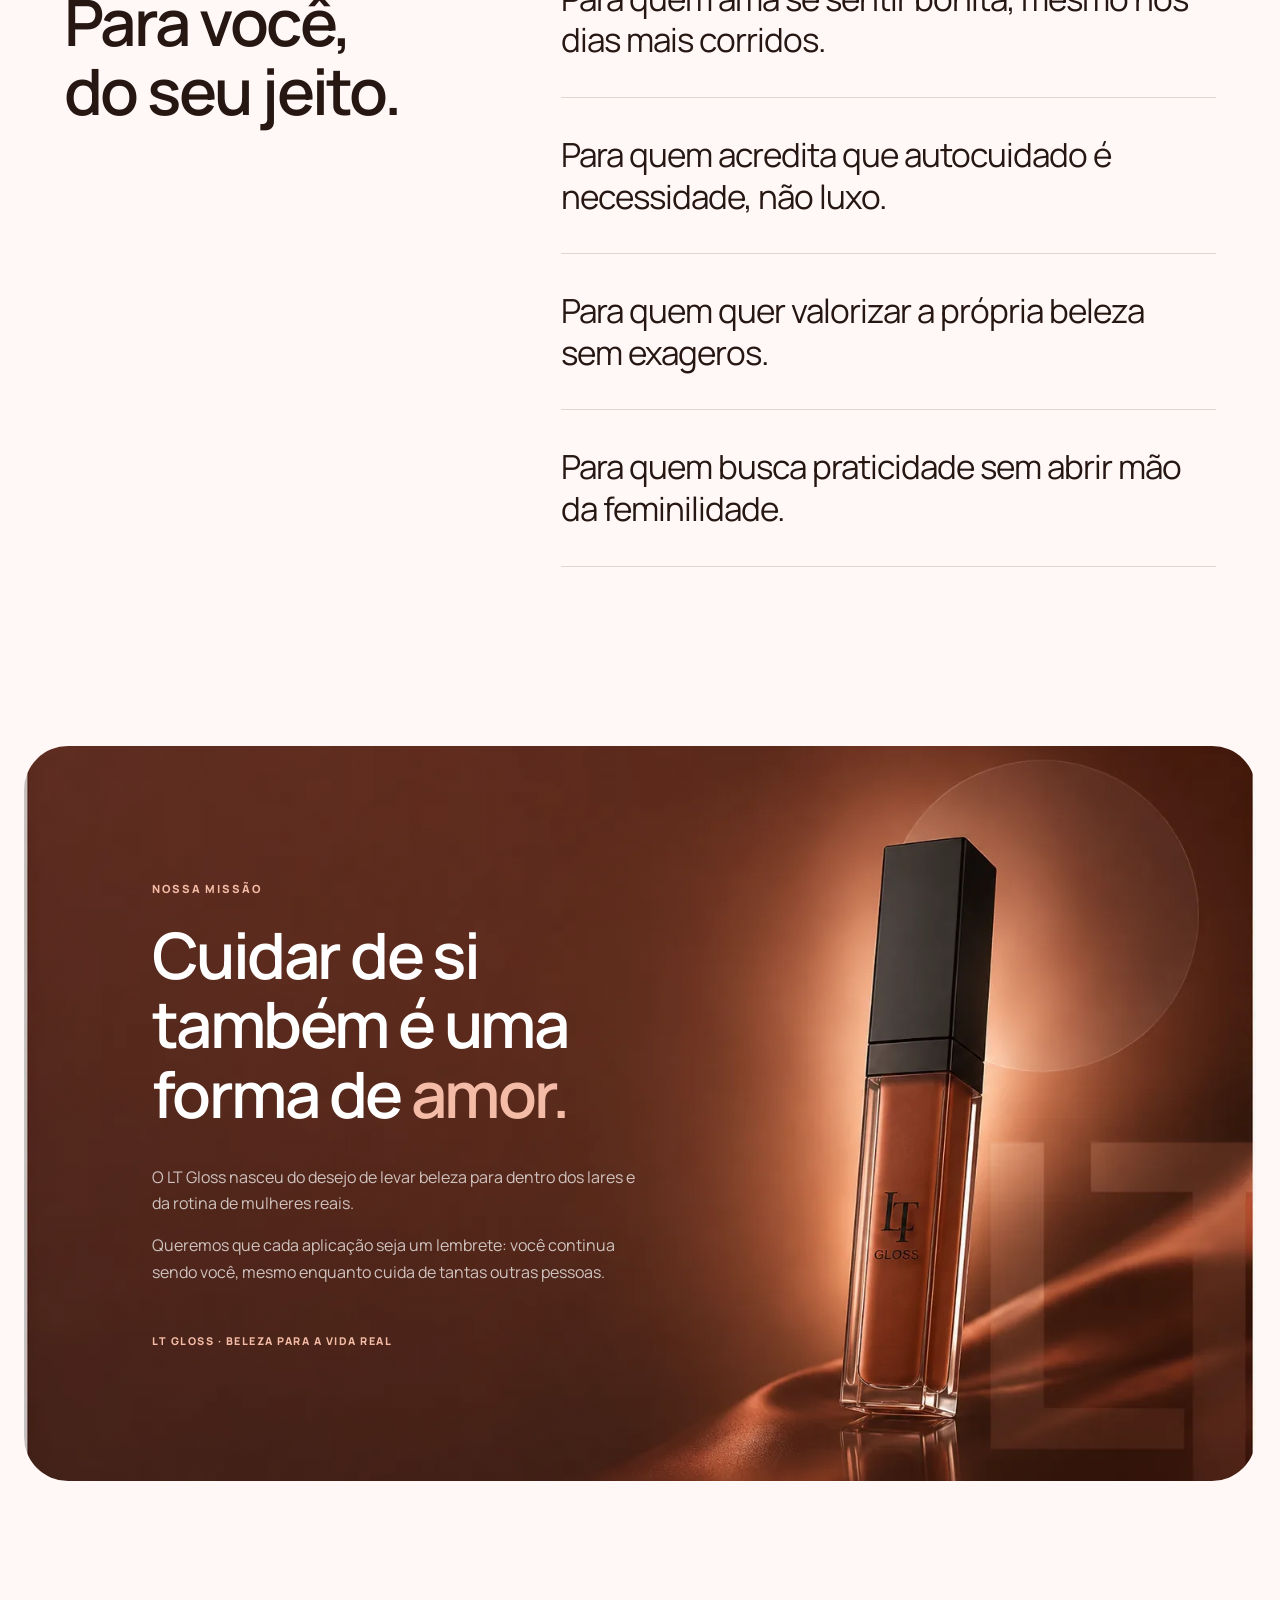
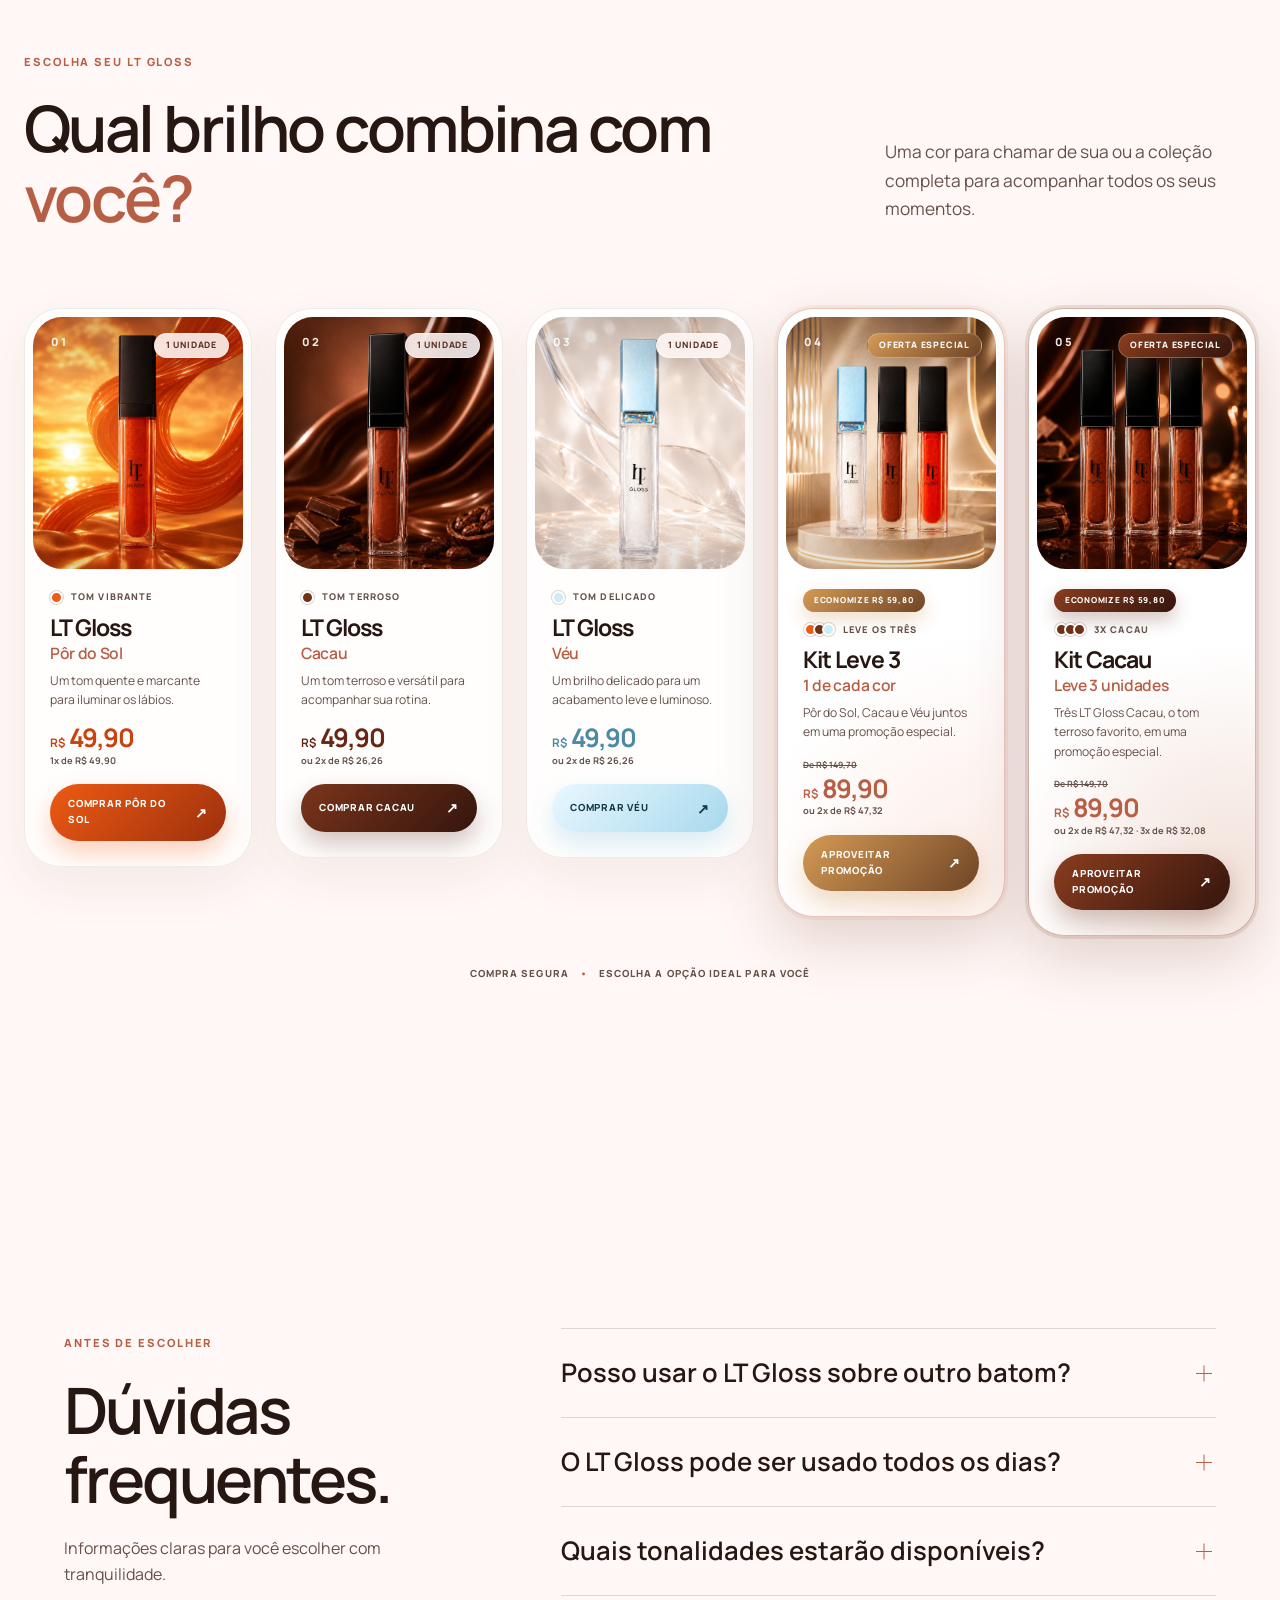
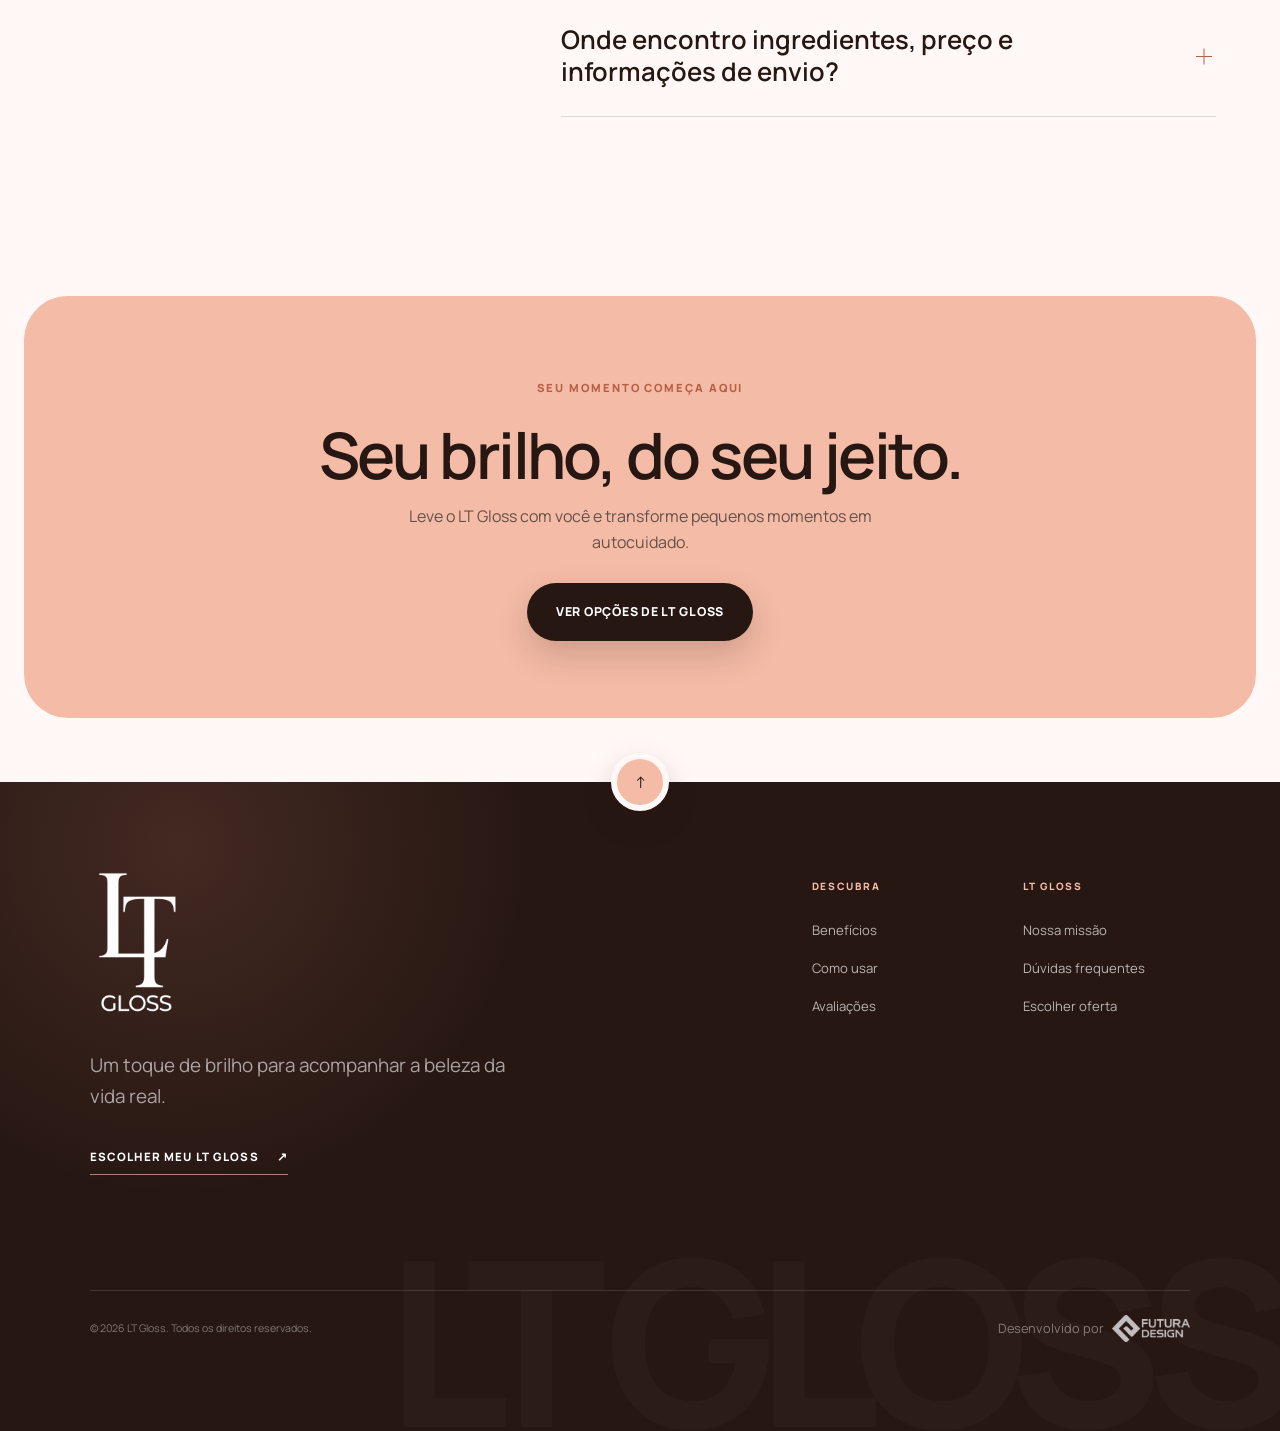
==== commit 2ba033cc: "Troca o WhatsApp de atendimento pelo numero oficial da LT Beauty (75 8138-4196) Co-Authored-By: Clau" ====
--- a/index.html
+++ b/index.html
@@ -269,6 +269,7 @@
             <span class="review-stars" aria-hidden="true">★★★★★</span>
             <span>modelo de avaliação Google</span>
           </div>
+          
         </div>
 
         <div class="reviews__rows" aria-label="Exemplos de comentários de clientes">
@@ -463,7 +464,7 @@
           </p>
         </div>
 
-        <div class="offers__grid">
+        <div class="offers__grid" data-offers-grid>
           <article class="offer-card offer-card--sun reveal">
             <div class="offer-card__media">
               <img
@@ -760,7 +761,7 @@
 
     <a
       class="whatsapp-float"
-      href="https://wa.me/5575981792409?text=Ol%C3%A1%21%20Gostaria%20de%20saber%20mais%20sobre%20o%20LT%20Gloss.%20Pode%20me%20ajudar%3F"
+      href="https://wa.me/557581384196?text=Ol%C3%A1%21%20Gostaria%20de%20saber%20mais%20sobre%20o%20LT%20Gloss.%20Pode%20me%20ajudar%3F"
       target="_blank"
       rel="noopener noreferrer"
       aria-label="Abrir WhatsApp"
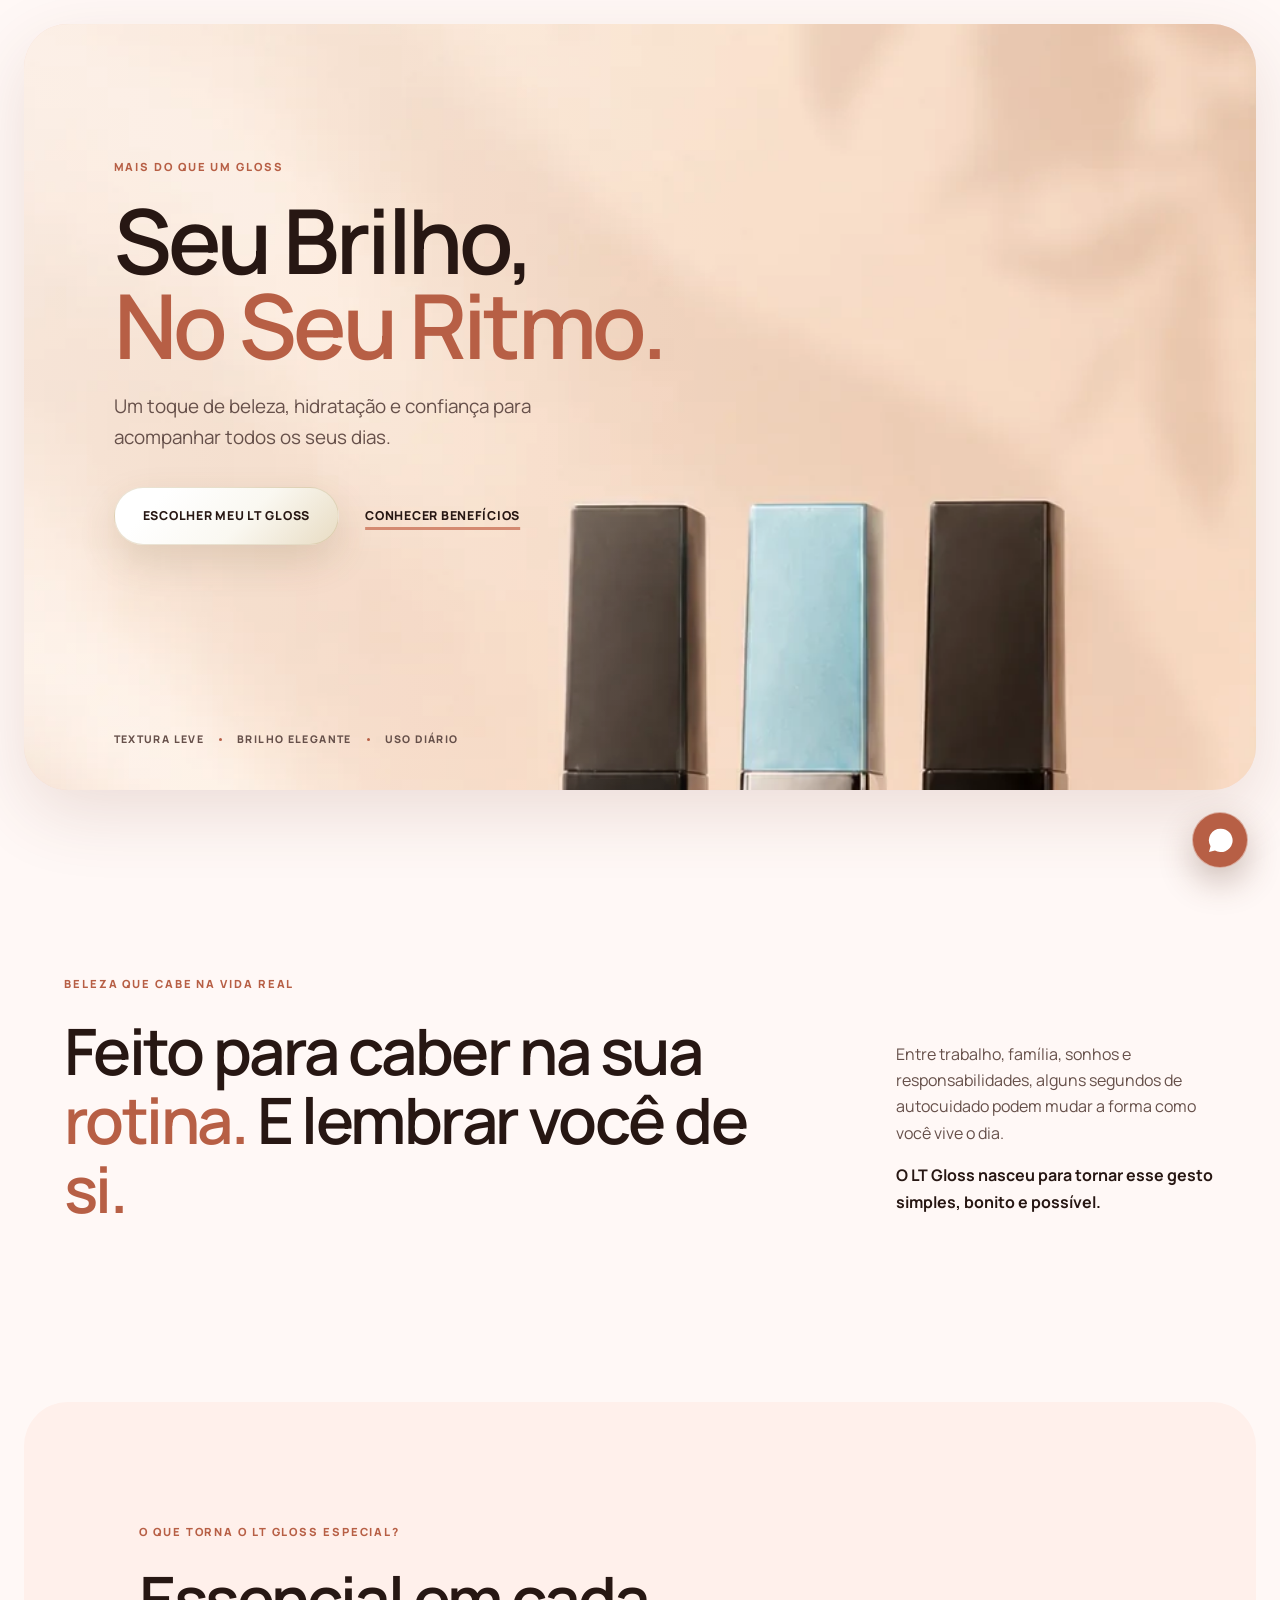
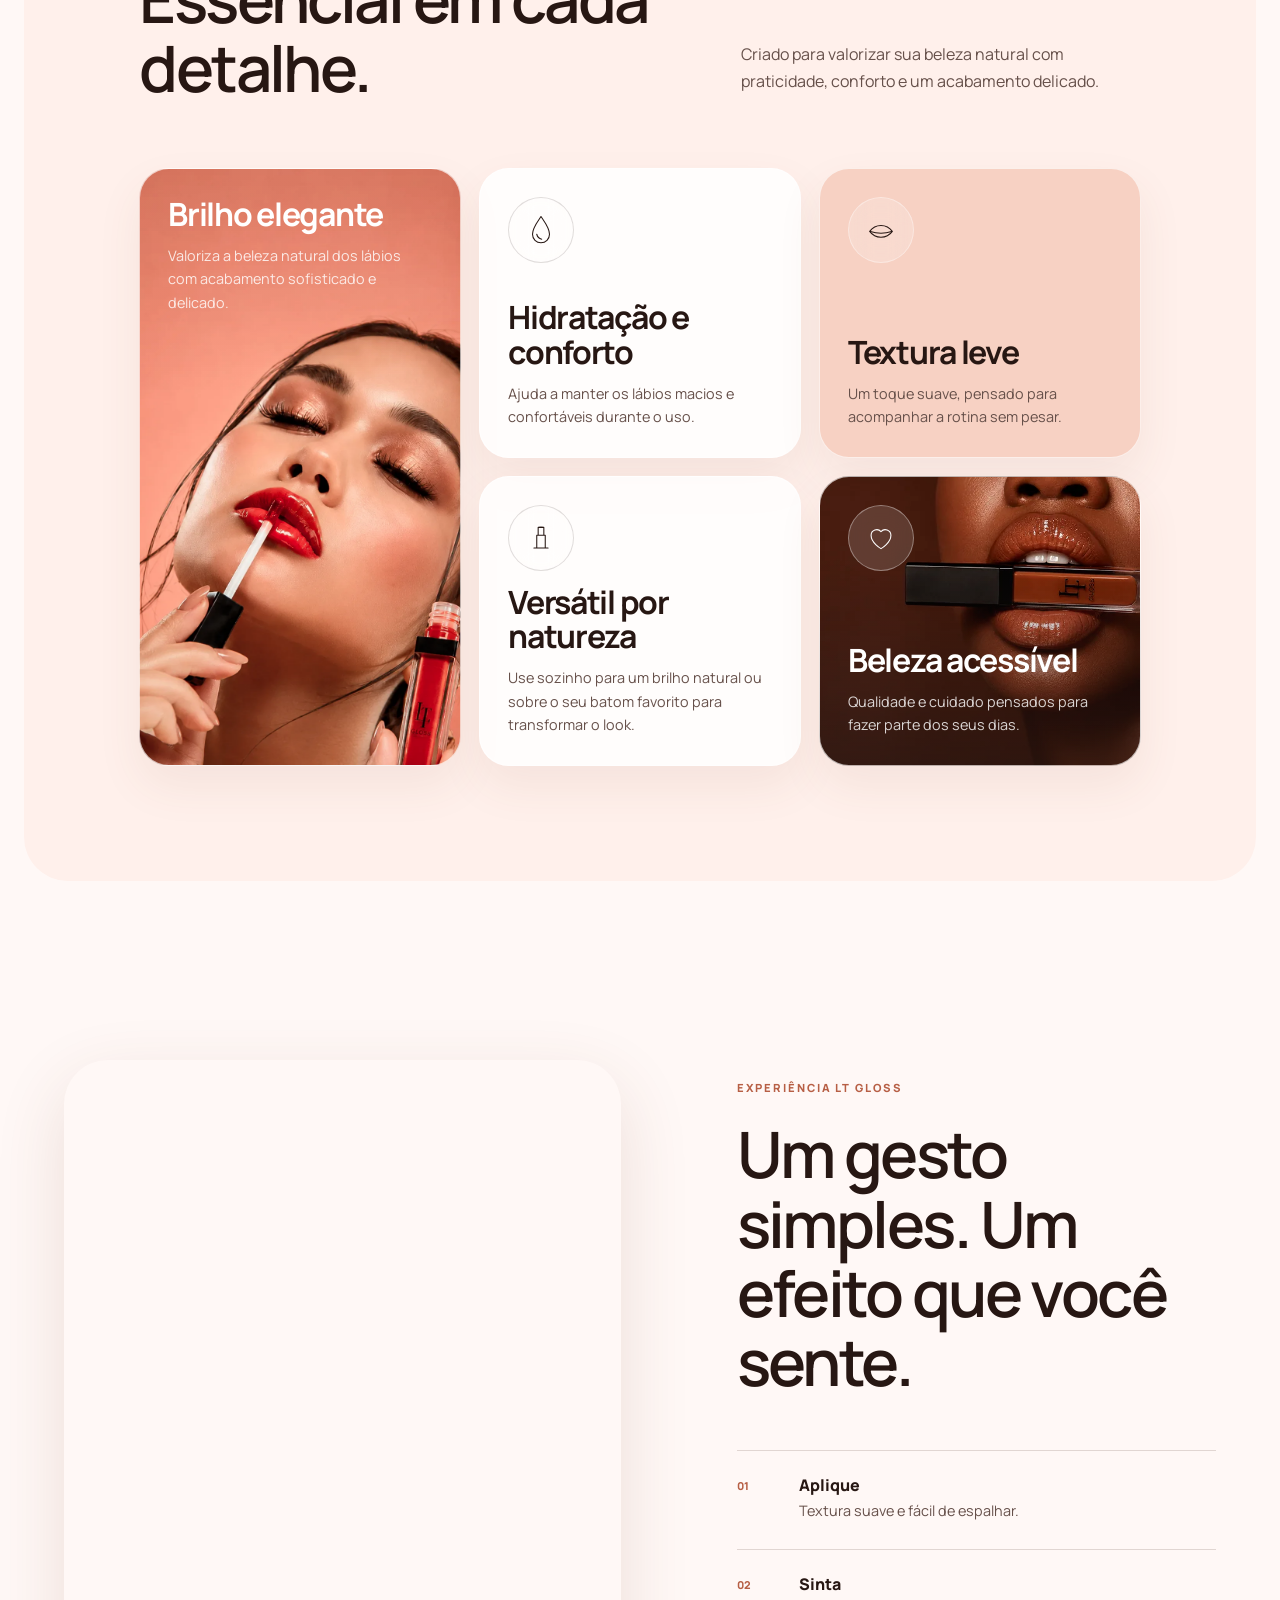
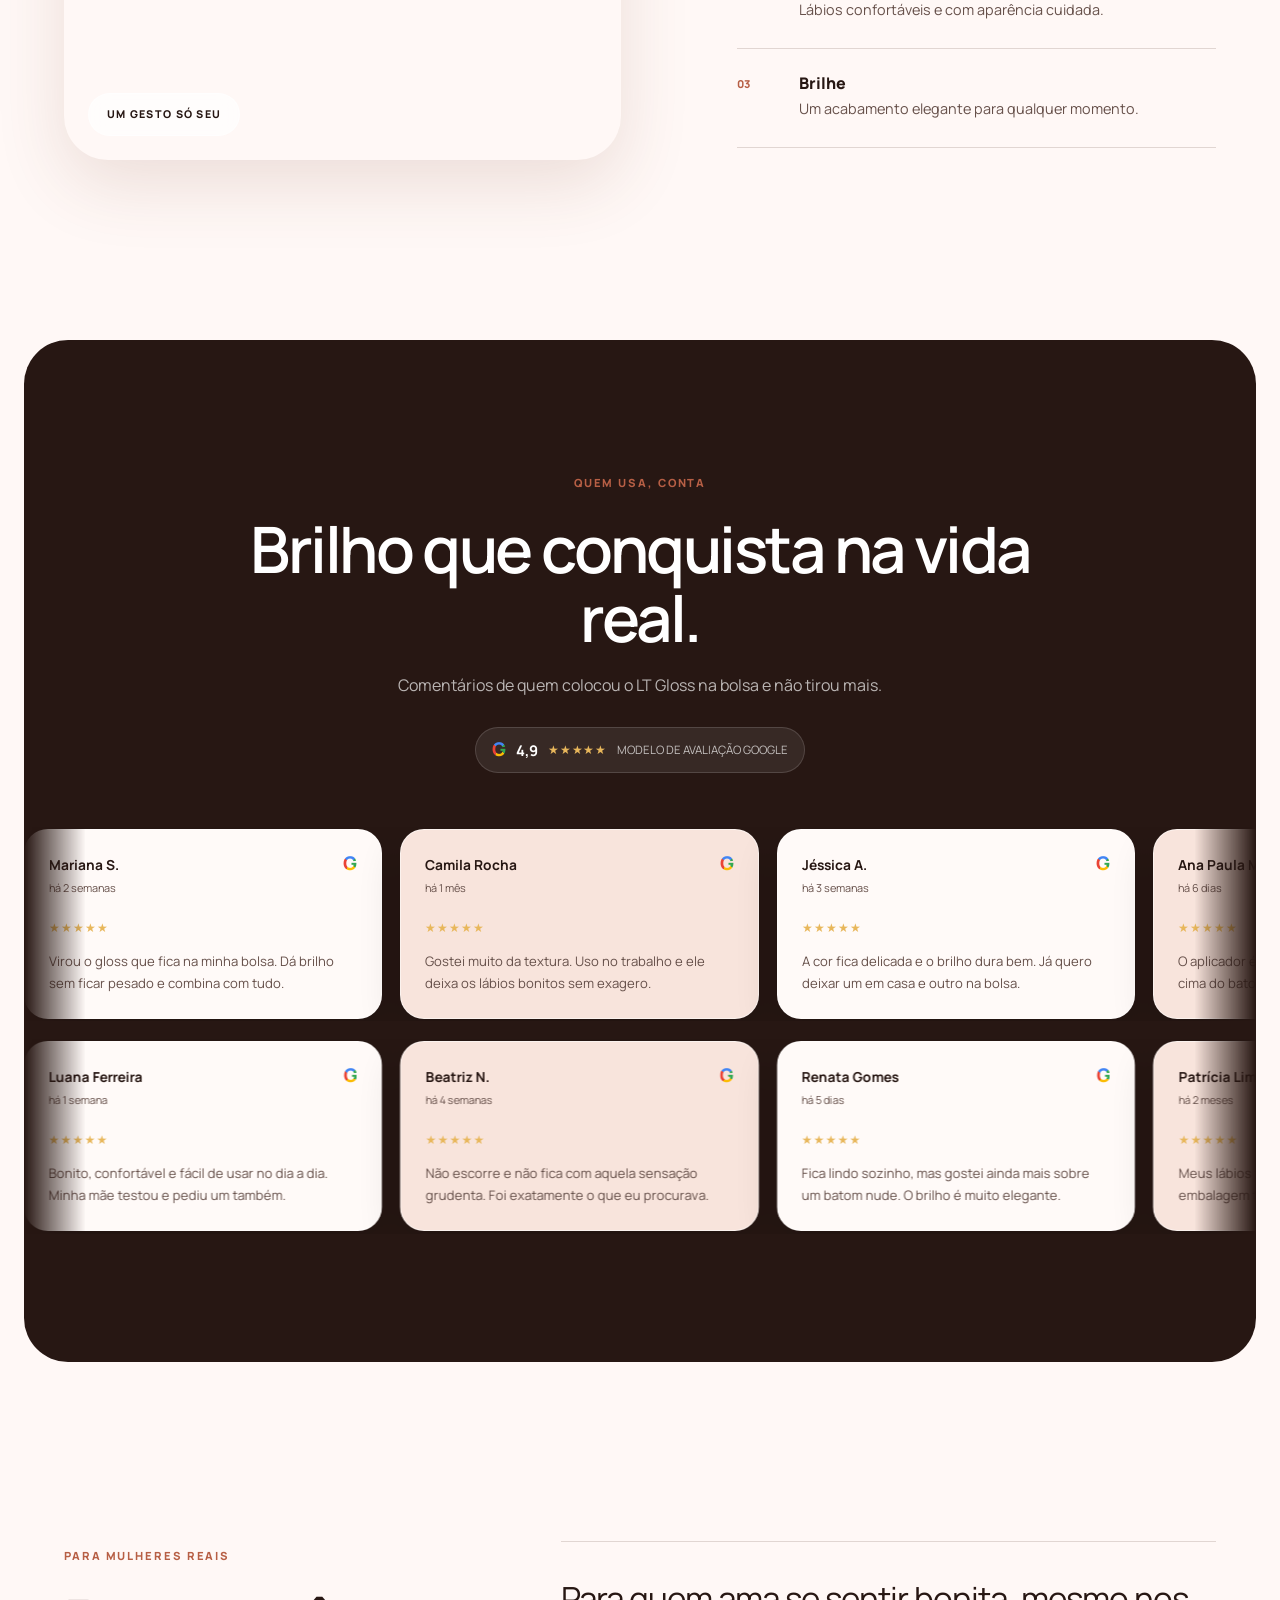
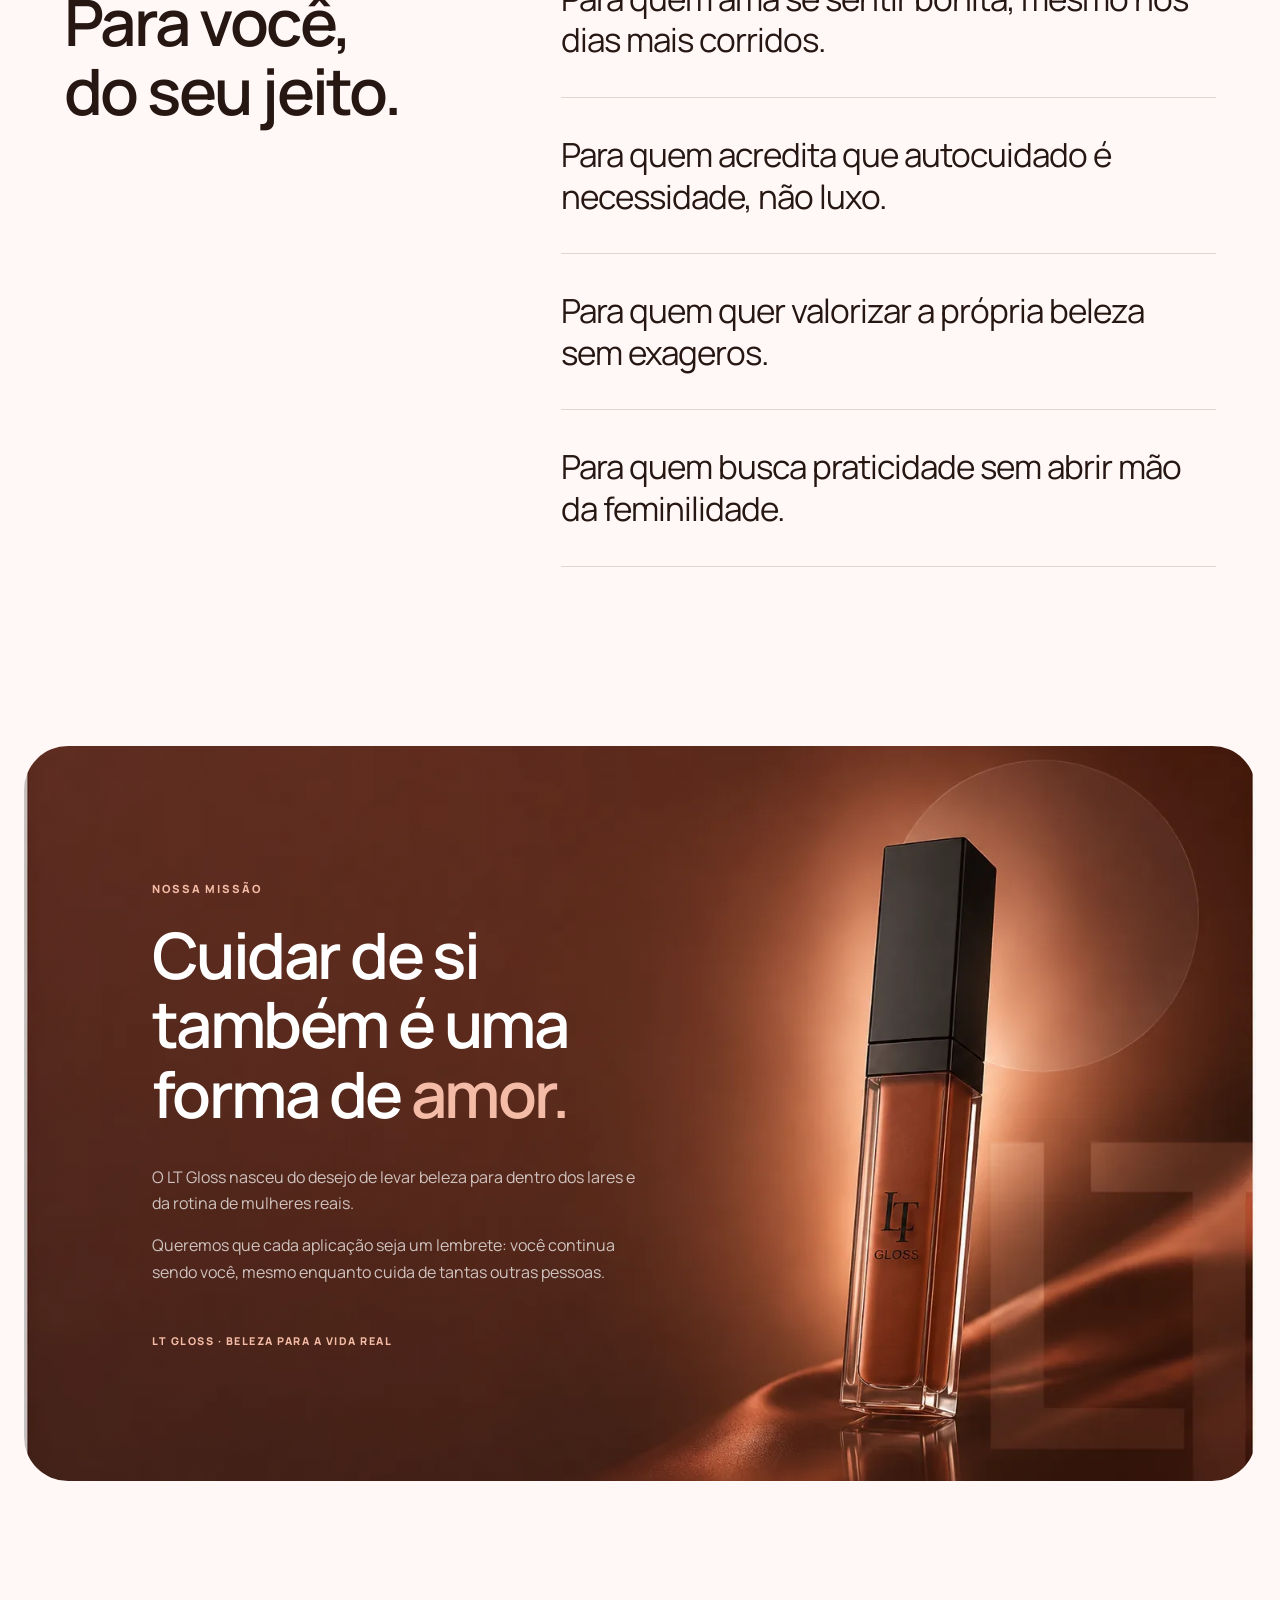
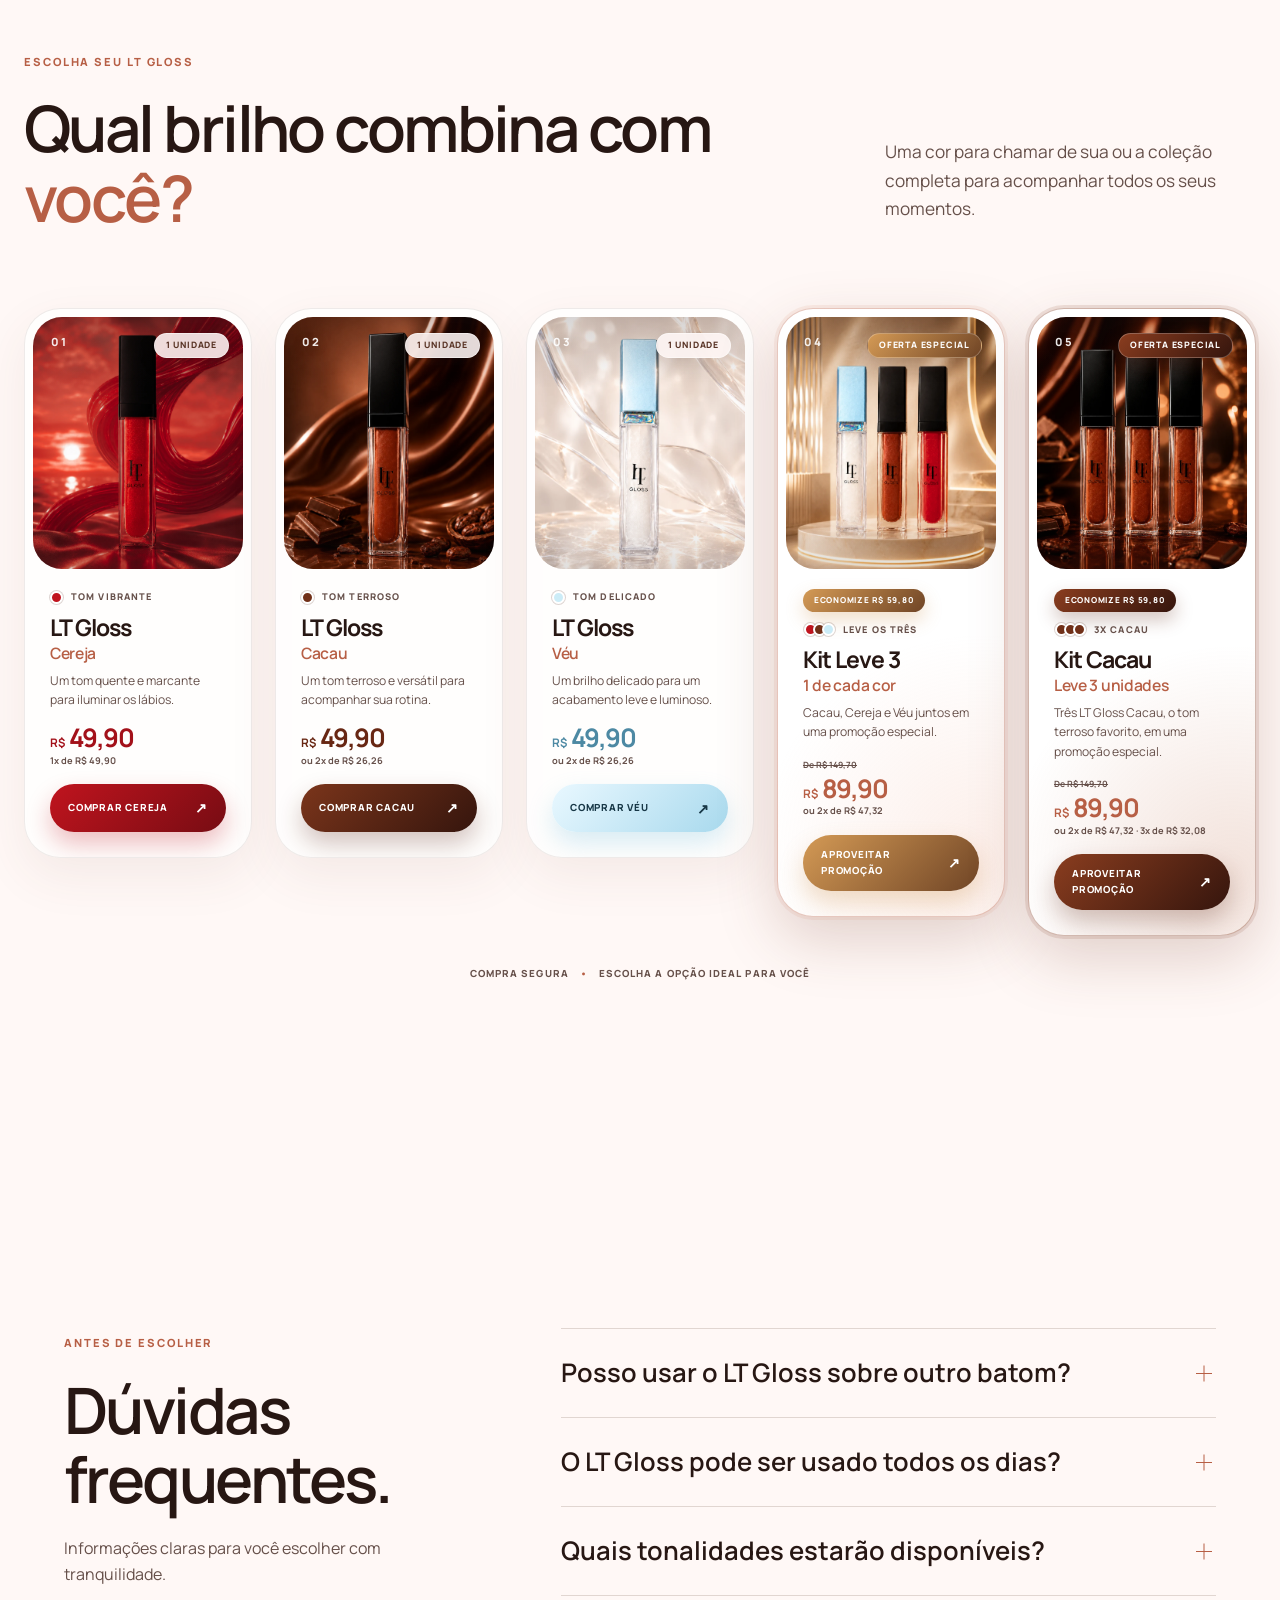
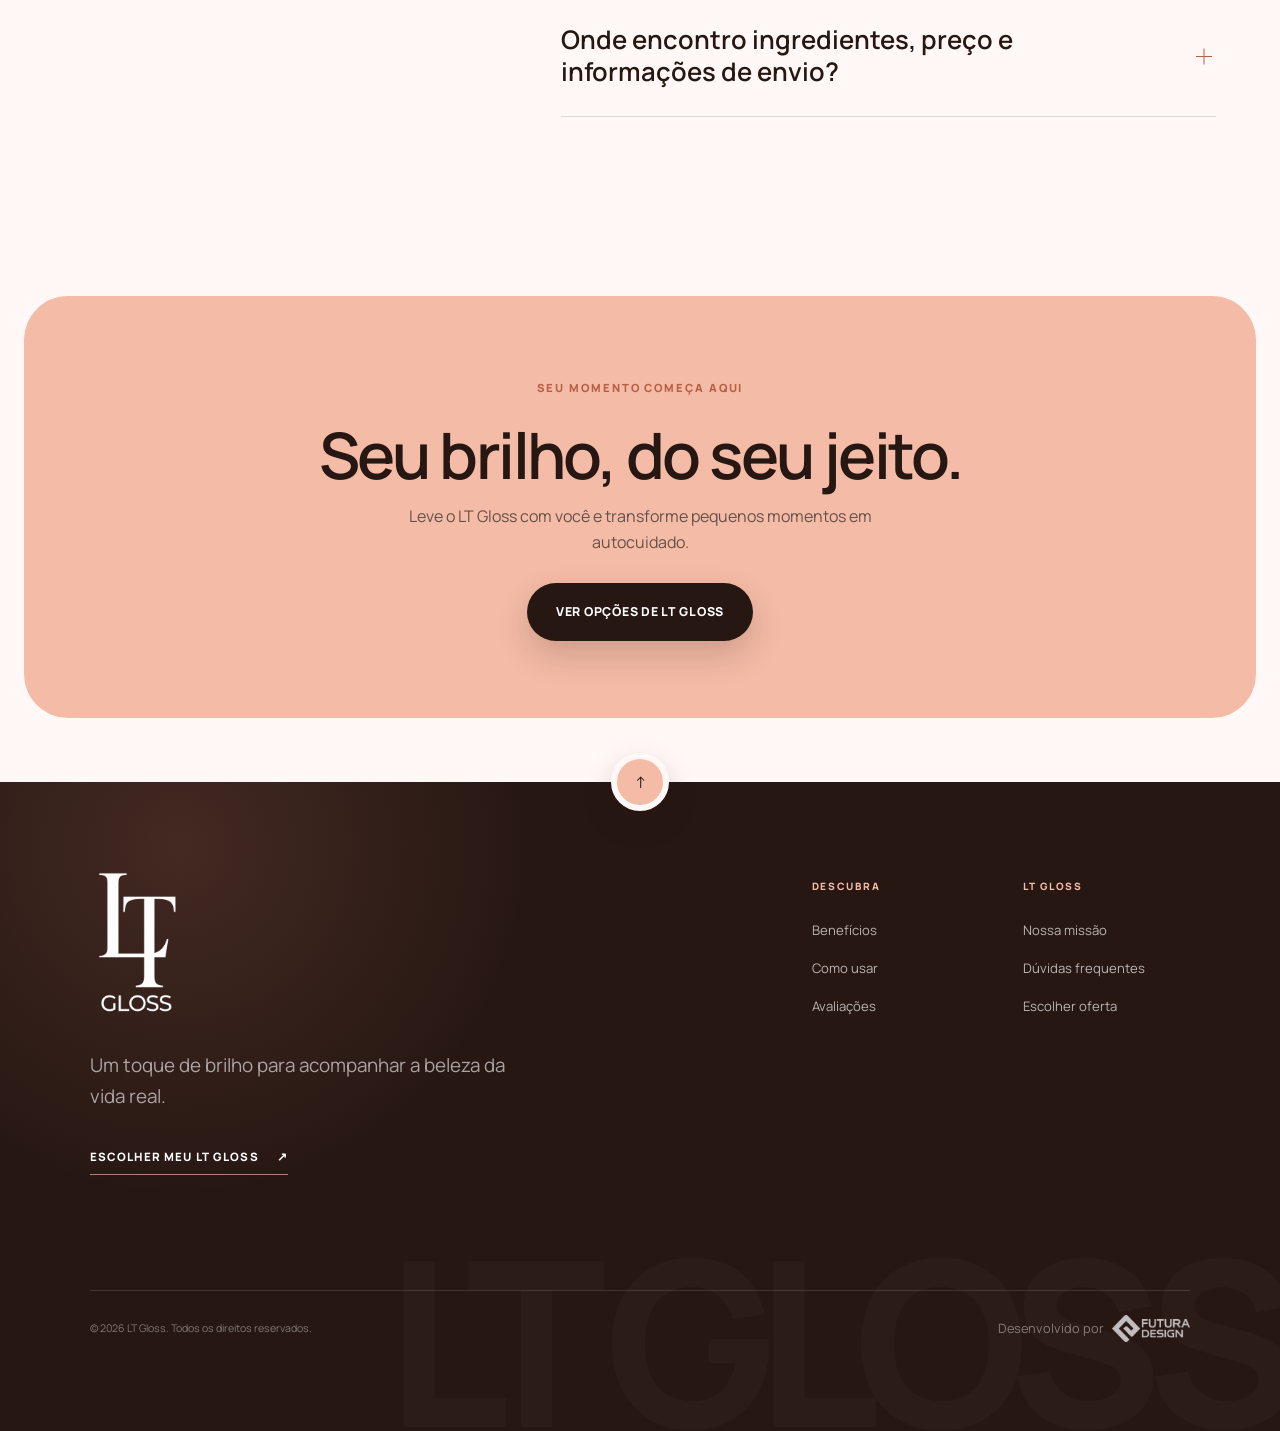
==== commit 4d7094c7: "LT Gloss: Pôr do Sol vira Cereja Pedido do Thiago (21/10/2026): é o mesmo produto, só muda a cor. No" ====
--- a/index.html
+++ b/index.html
@@ -468,8 +468,8 @@
           <article class="offer-card offer-card--sun reveal">
             <div class="offer-card__media">
               <img
-                src="./assets/por-do-sol.webp"
-                alt="LT Gloss Pôr do Sol"
+                src="./assets/cereja.webp"
+                alt="LT Gloss Cereja"
                 width="1086"
                 height="1448"
                 loading="lazy"
@@ -483,7 +483,7 @@
                 <span class="shade-dot shade-dot--x" aria-hidden="true"></span>
                 <span>Tom vibrante</span>
               </div>
-              <h3>LT Gloss <em>Pôr do Sol</em></h3>
+              <h3>LT Gloss <em>Cereja</em></h3>
               <p>Um tom quente e marcante para iluminar os lábios.</p>
               <div class="offer-card__price" aria-label="Preço: 49 reais e 90 centavos">
                 <strong><small>R$</small> 49,90</strong>
@@ -492,9 +492,9 @@
               <a
                 class="offer-card__cta"
                 href="https://ev.braip.com/checkout/pla0xexw/chex0ork"
-                aria-label="Comprar LT Gloss Pôr do Sol"
+                aria-label="Comprar LT Gloss Cereja"
               >
-                Comprar Pôr do Sol <span aria-hidden="true">↗</span>
+                Comprar Cereja <span aria-hidden="true">↗</span>
               </a>
             </div>
           </article>
@@ -591,7 +591,7 @@
                 <span>Leve os três</span>
               </div>
               <h3>Kit Leve 3 <em>1 de cada cor</em></h3>
-              <p>Pôr do Sol, Cacau e Véu juntos em uma promoção especial.</p>
+              <p>Cacau, Cereja e Véu juntos em uma promoção especial.</p>
               <div class="offer-card__price offer-card__price--promo" aria-label="Preço promocional: 89 reais e 90 centavos">
                 <span class="offer-card__old-price">De R$ 149,70</span>
                 <strong><small>R$</small> 89,90</strong>
@@ -678,7 +678,7 @@
           <details>
             <summary>Quais tonalidades estarão disponíveis?</summary>
             <p>
-              Você pode escolher entre Pôr do Sol, Cacau e Véu ou aproveitar o
+              Você pode escolher entre Cacau, Cereja e Véu ou aproveitar o
               Kit Leve 3 com uma unidade de cada tonalidade.
             </p>
           </details>
@@ -746,7 +746,7 @@
           Desenvolvido por
           <a
             class="footer__developer-link"
-            href="https://agenciafuturadesign.com"
+            href="https://futurabr.com"
             target="_blank"
             rel="noopener noreferrer"
             aria-label="Visitar o site da Agência Futura Design"
--- a/styles.css
+++ b/styles.css
@@ -884,7 +884,7 @@
 
 .offers__grid {
   display: grid;
-  grid-template-columns: repeat(5, minmax(0, 1fr));
+  grid-template-columns: repeat(var(--offers-cols, 5), minmax(0, 1fr));
   gap: clamp(14px, 1.8vw, 24px);
   align-items: stretch;
 }
@@ -923,9 +923,9 @@
 }
 
 .offer-card--sun {
-  --offer-accent: #ee5a12;
-  --offer-accent-dark: #9d300d;
-  --offer-glow: rgba(238, 90, 18, 0.28);
+  --offer-accent: #c0141e;
+  --offer-accent-dark: #770c13;
+  --offer-glow: rgba(192, 20, 30, 0.28);
 }
 
 .offer-card--cacao {
@@ -1116,7 +1116,7 @@
 }
 
 .shade-dot--x {
-  background: #f05b13;
+  background: #c0141e;
 }
 
 .shade-dot--y {
@@ -1238,7 +1238,7 @@
 }
 
 .offer-card--sun .offer-card__price strong {
-  color: #c8430e;
+  color: #a3111a;
 }
 
 .offer-card--cacao .offer-card__price strong {
@@ -2330,3 +2330,48 @@
     display: none;
   }
 }
+
+/* -------------------------------------------------------------------------
+   Cards de oferta dinâmicos (renderizados a partir de products.json)
+------------------------------------------------------------------------- */
+
+.offer-card.is-dyn:hover {
+  border-color: var(--offer-accent);
+  box-shadow: 0 26px 64px var(--offer-glow);
+}
+
+.offer-card.is-dyn .offer-card__price strong {
+  color: var(--price-color, var(--ink));
+}
+
+.offer-card.is-dyn .offer-card__promo {
+  background: linear-gradient(135deg, var(--offer-accent), var(--offer-accent-dark));
+  box-shadow: 0 8px 18px var(--offer-glow);
+}
+
+.offer-card.is-dyn .offer-card__cta {
+  background: linear-gradient(135deg, var(--cta-from, var(--ink)), var(--cta-to, var(--ink)));
+  box-shadow: 0 12px 24px var(--offer-glow);
+  color: var(--cta-text, var(--white));
+}
+
+.offer-card.is-dyn .offer-card__cta:hover {
+  background: linear-gradient(135deg, var(--cta-to, var(--ink)), var(--cta-from, var(--ink)));
+  box-shadow: 0 16px 30px var(--offer-glow);
+}
+
+.offer-card.is-dyn.is-featured {
+  border-color: var(--offer-border);
+  background:
+    radial-gradient(circle at 90% 90%, var(--offer-soft), transparent 38%),
+    var(--white);
+  box-shadow:
+    0 0 0 3px var(--offer-ring),
+    0 22px 60px rgba(117, 64, 46, 0.22);
+}
+
+.offer-card.is-dyn.is-featured .offer-card__tag {
+  border-color: rgba(255, 255, 255, 0.24);
+  background: linear-gradient(135deg, var(--offer-accent), var(--offer-accent-dark));
+  color: var(--white);
+}
